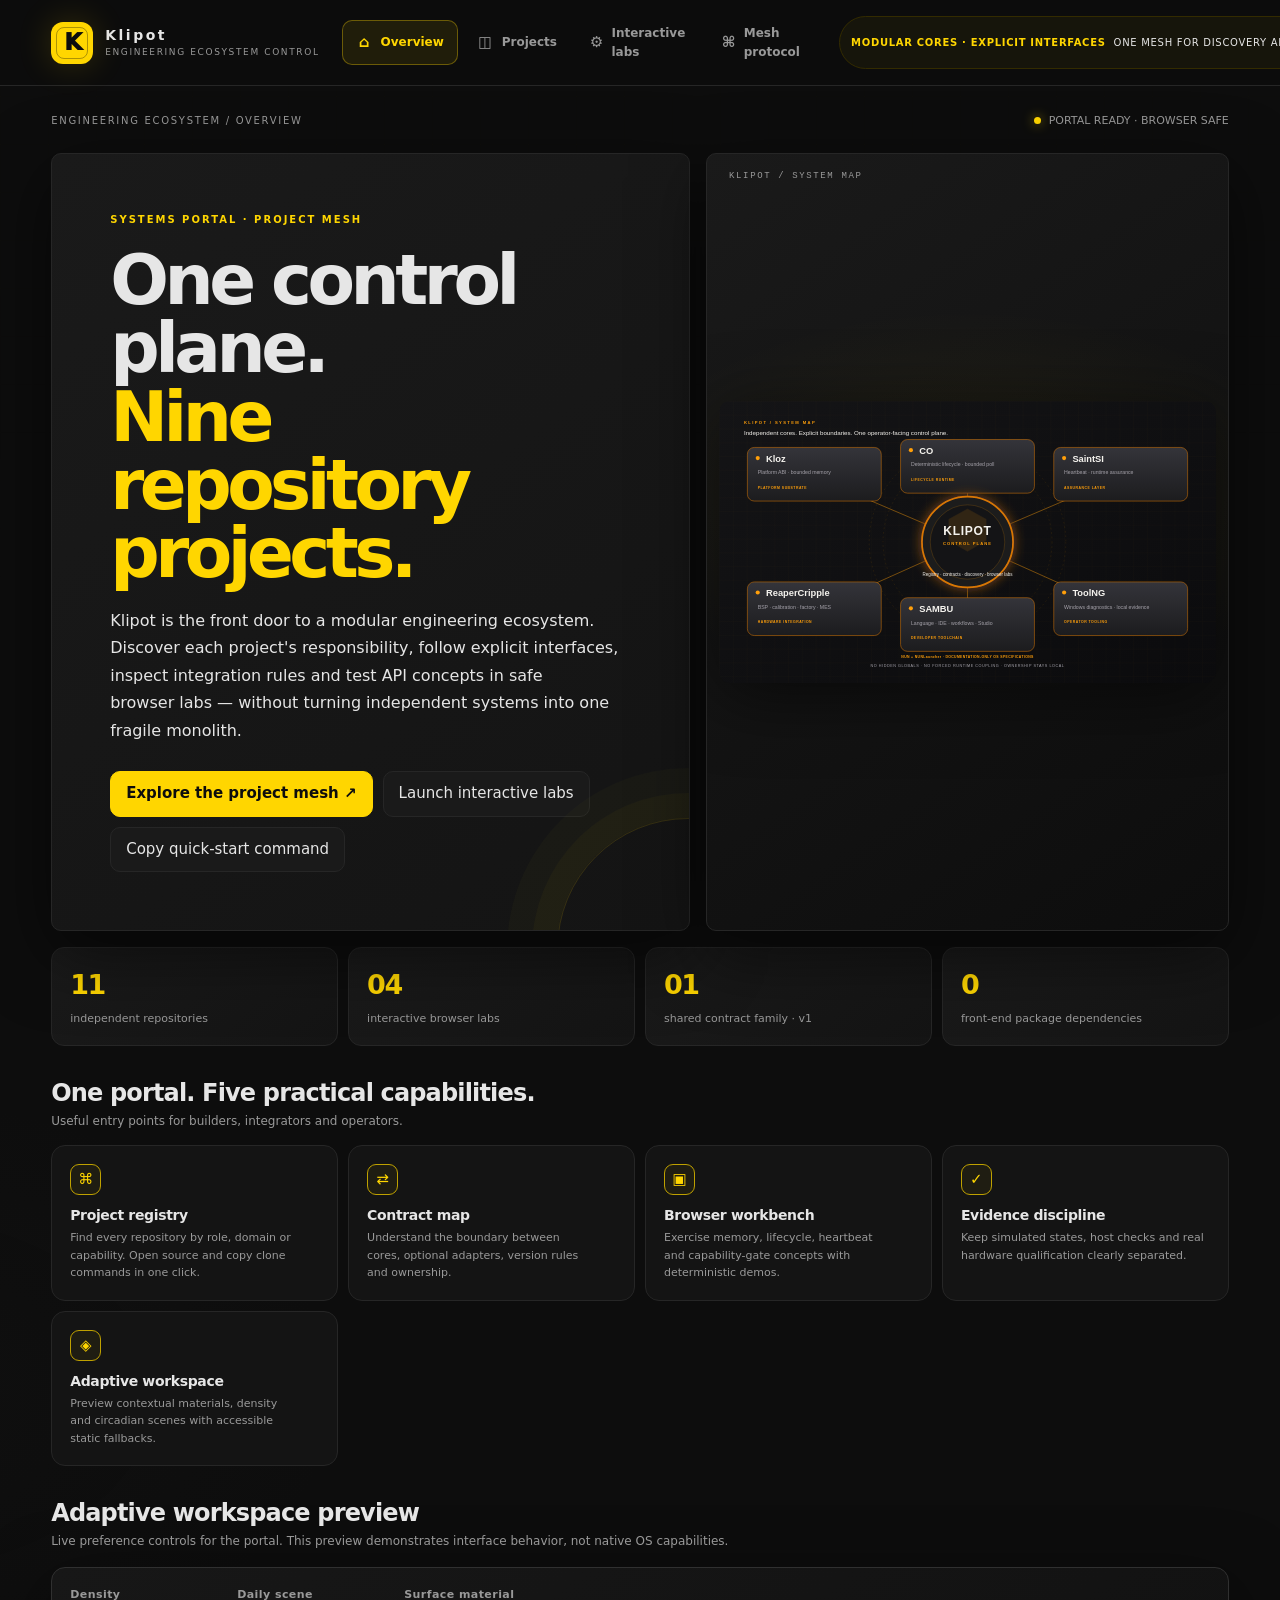
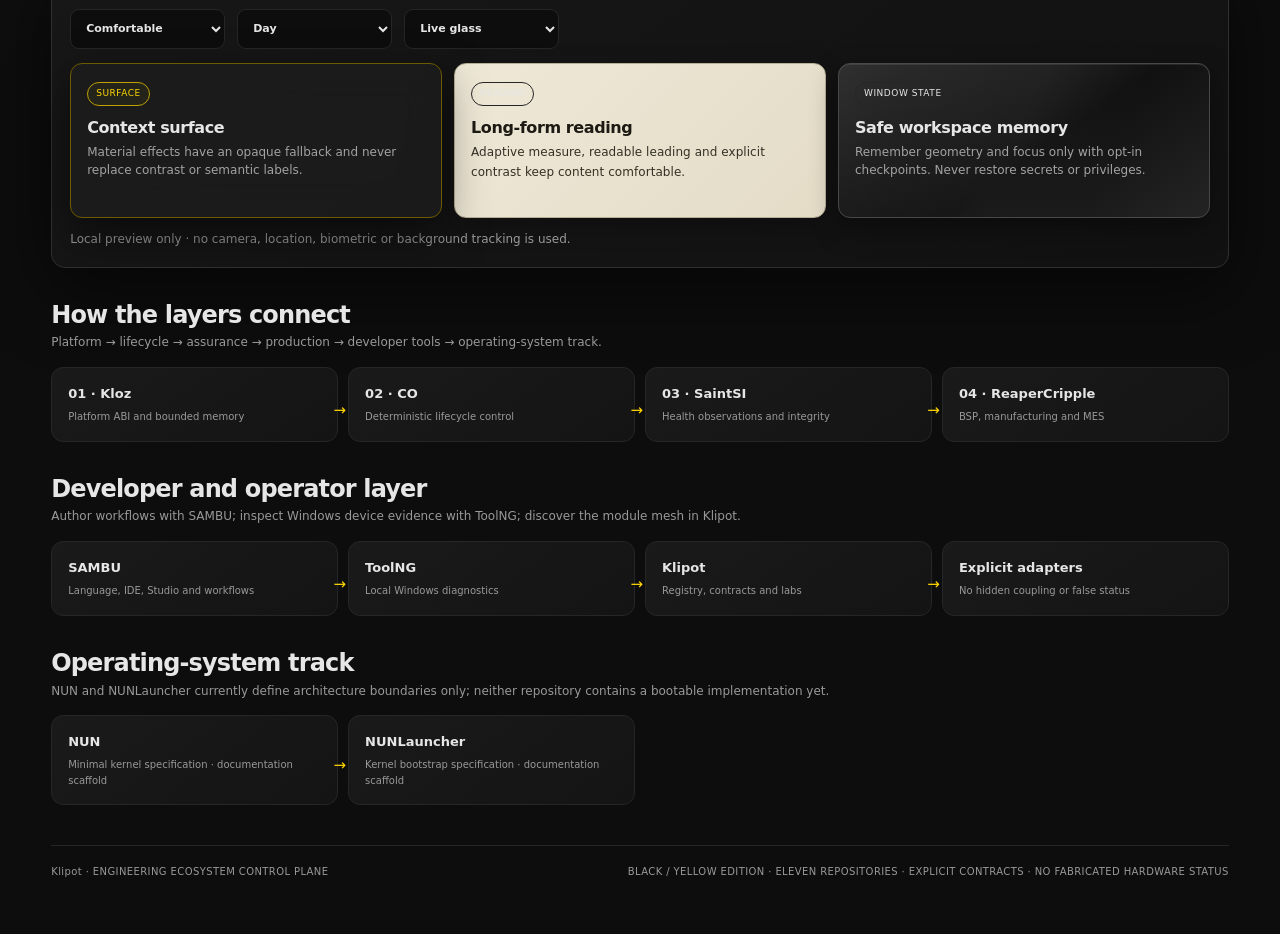
==== index.html @ e92b49d5 "Portal: expand repository mesh and add adaptive workspace preview" ====
<!doctype html>
<html lang="en">
<head>
<meta charset="utf-8"><meta name="viewport" content="width=device-width,initial-scale=1">
<meta name="theme-color" content="#0D0D0D">
<meta name="description" content="Klipot is the black-and-yellow control portal for a modular engineering ecosystem: eleven repositories, shared contracts and interactive browser labs.">
<meta name="color-scheme" content="dark">
<link rel="stylesheet" href="assets/duck-ui/duck-ui.css">
<meta property="og:type" content="website">
<meta property="og:title" content="Klipot — Ecosystem Integration & Control Plane">
<meta property="og:description" content="One control plane. Eleven repository projects. Explore the repository mesh, contracts and interactive labs.">
<meta property="og:image" content="https://bboroski.github.io/Klipot/assets/portal-ui-preview.svg">
<meta name="twitter:card" content="summary_large_image">
<link rel="icon" type="image/svg+xml" href="assets/klipot-mark.svg">
<title>Klipot — Ecosystem Integration & Control Plane</title>
<style>

:root{color-scheme:dark;--bg:#0D0D0D;--surface:#1A1A1A;--surface2:#141414;--stroke:#262626;--ink:#E6E6E6;--muted:#999999;--accent:#FFD600;--accent-soft:#BFA100;--accent-dim:#332B00;--red:#FF4444;--green:#4CAF50;--radius:10px;font:15px/1.55 Inter,ui-sans-serif,system-ui,-apple-system,"Segoe UI",sans-serif}
*{box-sizing:border-box}
html{scroll-behavior:smooth}
body{margin:0;min-height:100vh;color:var(--ink);background:radial-gradient(950px 580px at 84% -12%,#332B002b 0%,transparent 65%),radial-gradient(720px 460px at -10% 55%,#26262618 0%,transparent 65%),var(--bg)}
body:before{content:"";position:fixed;inset:0;pointer-events:none;z-index:-1;opacity:.16;background-image:linear-gradient(#BFA10012 1px,transparent 1px),linear-gradient(90deg,#BFA10012 1px,transparent 1px);background-size:48px 48px;mask-image:linear-gradient(to bottom,black,transparent 80%)}
button,input,select{font:inherit}
button{cursor:pointer}
a{color:inherit;text-decoration:none}
.app{display:block;min-height:100vh}
.rail{position:sticky;top:0;z-index:30;width:100%;height:auto;padding:13px clamp(18px,4vw,58px);background:#0D0D0DeF;border-bottom:1px solid var(--stroke);backdrop-filter:blur(18px);display:flex;align-items:center;justify-content:space-between;gap:22px}
.brand{display:flex;align-items:center;gap:12px;min-width:max-content;padding:2px 0}
.sigil{display:grid;place-items:center;width:42px;height:42px;border-radius:12px;background:var(--accent);color:#0D0D0D;font-size:23px;font-weight:950;letter-spacing:-.08em;box-shadow:0 0 34px #FFD6002c;position:relative;overflow:hidden}
.sigil:after{content:"";position:absolute;inset:5px;border:1px solid #0D0D0D55;border-radius:8px}
.brand strong{display:block;letter-spacing:.18em;font-size:14px}
.brand small{display:block;color:var(--muted);font-size:9px;letter-spacing:.18em;text-transform:uppercase}
.nav{display:flex;align-items:center;justify-content:center;gap:5px}
.nav button{display:flex;align-items:center;gap:8px;border:1px solid transparent;border-radius:10px;background:transparent;color:var(--muted);text-align:left;padding:10px 13px;font-size:12px;font-weight:650;transition:background .18s,border-color .18s,color .18s,transform .18s}
.nav button:hover{background:#FFD6000d;border-color:#FFD60030;color:var(--ink);transform:translateY(-1px)}
.nav button[aria-current=page]{background:#FFD60016;border-color:#FFD60055;color:var(--accent)}
.nav .ico{width:17px;text-align:center;font-size:15px}
.rail-note{display:flex;align-items:center;gap:8px;min-width:max-content;padding:8px 11px;border:1px solid #332B00;border-radius:999px;background:#FFD6000b;color:#E6E6E6;font-size:10px;letter-spacing:.07em;text-transform:uppercase}
.rail-note b{color:var(--accent);font-size:10px}
.content{min-width:0;padding:26px clamp(18px,4vw,58px) 54px;max-width:1540px;width:100%;margin:0 auto}
.topbar{display:flex;justify-content:space-between;align-items:center;gap:16px;margin-bottom:24px}
.crumb{font-size:10px;color:#999999;letter-spacing:.17em;text-transform:uppercase}
.status{display:flex;gap:8px;align-items:center;color:var(--muted);font-size:11px}
.dot{width:7px;height:7px;border-radius:99px;background:var(--accent);box-shadow:0 0 12px #FFD60099}
.view{animation:enter .32s ease both}
.view[hidden]{display:none}
@keyframes enter{from{opacity:0;transform:translateY(10px)}to{opacity:1;transform:none}}
.hero{display:grid;grid-template-columns:1.1fr .9fr;gap:16px;align-items:stretch}
.hero-copy,.hero-visual,.panel,.project,.lab{border:1px solid var(--stroke);border-radius:var(--radius);background:linear-gradient(145deg,#1A1A1A,#141414);box-shadow:0 22px 70px #0008}
.hero-copy{padding:clamp(26px,4.6vw,58px);position:relative;overflow:hidden}
.hero-copy:after{content:"";position:absolute;width:260px;height:260px;right:-130px;bottom:-150px;border:1px solid #FFD60024;border-radius:50%;box-shadow:0 0 0 25px #FFD60008,0 0 0 50px #FFD60005;pointer-events:none}
.eyebrow{color:var(--accent);font-size:10px;font-weight:850;text-transform:uppercase;letter-spacing:.2em}
.hero h1{font-size:clamp(40px,5.4vw,72px);line-height:.99;letter-spacing:-.065em;margin:18px 0 19px;max-width:850px}
.hero h1 span{color:var(--accent)}
.lead{color:#E6E6E6;max-width:690px;font-size:16px;line-height:1.72}
.actions{display:flex;gap:10px;flex-wrap:wrap;margin-top:27px}
.btn{display:inline-flex;align-items:center;justify-content:center;gap:8px;border:1px solid #262626;border-radius:10px;padding:10px 15px;color:var(--ink);background:#1A1A1A;transition:transform .16s,background .16s,border-color .16s,box-shadow .16s;min-height:42px}
.btn:hover{transform:translateY(-2px);background:#262626;border-color:#BFA100;box-shadow:0 9px 26px #0007}
.btn:active{transform:translateY(1px) scale(.985)}
.btn.primary{color:#0D0D0D;background:var(--accent);border-color:var(--accent);font-weight:850}
.btn.primary:hover{background:var(--accent-soft);border-color:var(--accent-soft);box-shadow:0 8px 28px #FFD6002a}
.btn.small{padding:7px 10px;min-height:34px;font-size:11px}
.btn:disabled{opacity:.38;cursor:not-allowed;transform:none;box-shadow:none}
.hero-visual{padding:12px;display:grid;place-items:center;overflow:hidden;position:relative;background:radial-gradient(500px 270px at 50% 45%,#FFD60012,transparent 72%),linear-gradient(145deg,#1A1A1A,#0D0D0D)}
.hero-visual:before{content:"KLIPOT / SYSTEM MAP";position:absolute;left:22px;top:18px;color:#999999;font:9px/1 ui-monospace,monospace;letter-spacing:.18em}
.hero-visual img{width:100%;height:auto;display:block;filter:drop-shadow(0 12px 35px #0008)}
.metrics{display:grid;grid-template-columns:repeat(4,1fr);gap:10px;margin:16px 0 30px}
.metric{padding:16px 18px;border:1px solid var(--stroke);border-radius:13px;background:linear-gradient(140deg,#1A1A1A,#141414)}
.metric strong{font-size:27px;display:block;letter-spacing:-.055em;color:var(--accent)}
.metric small{color:var(--muted);font-size:11px}
.section-head{display:flex;justify-content:space-between;align-items:end;gap:15px;margin:34px 0 15px}
.section-head h2{margin:0;font-size:24px;letter-spacing:-.035em}
.section-head p{margin:5px 0 0;color:var(--muted);font-size:12px}
.feature-grid{display:grid;grid-template-columns:repeat(4,minmax(0,1fr));gap:10px;margin:15px 0 26px}
.feature-card{padding:18px;border:1px solid var(--stroke);border-radius:14px;background:#141414}
.feature-icon{width:31px;height:31px;display:grid;place-items:center;border:1px solid #BFA100;border-radius:9px;color:var(--accent);font-size:15px;background:#FFD6000d}
.feature-card h3{font-size:14px;margin:13px 0 5px}
.feature-card p{margin:0;color:var(--muted);font-size:11px;line-height:1.6}
.toolbar{display:flex;gap:8px;flex-wrap:wrap}
.field{background:#0D0D0D;border:1px solid #262626;border-radius:9px;padding:9px 11px;color:var(--ink);min-width:170px}
.field:focus{border-color:var(--accent)}
.grid{display:grid;grid-template-columns:repeat(3,minmax(0,1fr));gap:12px}
.project{padding:18px;background:linear-gradient(145deg,#1A1A1A,#141414);transition:transform .2s,border-color .2s,box-shadow .2s}
.project:hover{transform:translateY(-3px);border-color:#BFA100;box-shadow:0 20px 48px #0008}
.project-top{display:flex;justify-content:space-between;align-items:center;gap:8px;flex-wrap:wrap}
.project h3{font-size:20px;margin:12px 0 5px;letter-spacing:-.035em}
.project p{color:var(--muted);font-size:12px;min-height:58px;margin:0}
.tag{display:inline-flex;padding:4px 8px;border:1px solid #262626;border-radius:999px;color:#E6E6E6;font-size:9px;letter-spacing:.06em;text-transform:uppercase}
.tag.mint{border-color:#BFA100;color:var(--accent);background:#FFD6000b}
.project-actions{display:flex;gap:7px;flex-wrap:wrap;margin-top:15px}
.flow{display:grid;grid-template-columns:repeat(4,minmax(0,1fr));gap:10px}
.node{padding:16px;border:1px solid var(--stroke);border-radius:12px;background:linear-gradient(145deg,#1A1A1A,#141414);position:relative}
.node strong{display:block;font-size:13px}
.node small{display:block;color:var(--muted);font-size:10px;margin-top:5px}
.node:after{content:"→";position:absolute;right:-9px;top:43%;color:var(--accent);z-index:2;font-size:15px}
.node:last-child:after{display:none}
.panel{padding:20px}
.panel h3{margin:0 0 8px}
.panel p{color:var(--muted);font-size:12px}
.labs-grid{display:grid;grid-template-columns:repeat(2,minmax(0,1fr));gap:13px}
.lab{padding:20px;background:linear-gradient(145deg,#1A1A1A,#141414)}
.lab h3{margin:0 0 5px}
.lab .sub{font-size:11px;color:var(--muted);margin:0 0 14px}
.lab-controls{display:flex;gap:8px;align-items:end;flex-wrap:wrap}
.lab-controls label{display:grid;gap:5px;color:var(--muted);font-size:10px}
.lab-controls input{width:100px}
.lab-controls input[type=checkbox]{width:auto;accent-color:var(--accent)}
.readout{margin-top:14px;padding:12px;border-radius:10px;background:#0D0D0D;border:1px solid #262626;font:11px/1.65 ui-monospace,SFMono-Regular,Consolas,monospace;color:#E6E6E6;min-height:48px;white-space:pre-wrap}
.readout .ok{color:var(--green)}
.readout .warn{color:var(--accent)}
.readout .bad{color:var(--red)}
.progress{height:7px;border-radius:99px;background:#262626;overflow:hidden;margin-top:9px}
.progress span{display:block;height:100%;width:0;background:linear-gradient(90deg,var(--accent),#BFA100);transition:width .22s}
.protocol{display:grid;grid-template-columns:1fr 1fr;gap:11px}
.protocol .panel{box-shadow:none}
.protocol ul{padding-left:18px;color:var(--muted);font-size:12px}
.note{border-left:3px solid var(--accent);padding:10px 14px;background:#FFD6000b;color:#E6E6E6;border-radius:0 9px 9px 0;font-size:11px;margin:14px 0}
.toast{position:fixed;right:22px;bottom:22px;padding:12px 16px;border:1px solid #BFA100;border-radius:10px;background:#1A1A1A;box-shadow:0 14px 40px #0009;color:var(--ink);opacity:0;transform:translateY(12px);pointer-events:none;transition:.22s;z-index:50;font-size:12px}
.toast.show{opacity:1;transform:none}
.footer{margin-top:40px;padding-top:18px;border-top:1px solid var(--stroke);display:flex;justify-content:space-between;gap:12px;color:var(--muted);font-size:10px;letter-spacing:.04em}
button:focus-visible,a:focus-visible,input:focus-visible,select:focus-visible{outline:2px solid var(--accent);outline-offset:3px}
@media(max-width:1100px){.rail{flex-wrap:wrap;justify-content:center}.brand{margin-right:auto}.rail-note{display:none}.grid{grid-template-columns:repeat(2,minmax(0,1fr))}.hero{grid-template-columns:1fr}.hero-visual{max-height:340px}.hero-visual img{max-height:300px;object-fit:contain}.metrics{grid-template-columns:repeat(2,1fr)}.feature-grid{grid-template-columns:repeat(2,1fr)}}
@media(max-width:700px){.rail{padding:9px 12px;gap:9px;justify-content:space-between}.brand{margin:0}.sigil{width:35px;height:35px}.brand strong{font-size:12px}.brand small{font-size:8px}.nav{width:100%;justify-content:flex-start;overflow:auto;gap:4px;padding-bottom:2px}.nav button{white-space:nowrap;padding:8px 10px;font-size:11px}.nav .ico{display:none}.content{padding:17px 13px 34px}.topbar{margin-bottom:15px}.status{font-size:9px}.crumb{font-size:9px}.hero h1{font-size:clamp(39px,12vw,58px)}.hero-copy{padding:25px 20px}.lead{font-size:14px}.hero-visual{min-height:180px}.metrics{gap:7px}.metric{padding:12px}.metric strong{font-size:23px}.grid,.labs-grid,.protocol{grid-template-columns:1fr}.feature-grid{grid-template-columns:1fr 1fr;gap:8px}.feature-card{padding:14px}.flow{grid-template-columns:repeat(2,1fr)}.node:nth-child(2):after{display:none}.project p{min-height:0}.footer{display:block}.footer span{display:block;margin-top:5px}}
@media(max-width:420px){.feature-grid{grid-template-columns:1fr}.actions .btn{flex:1 1 auto}.status{display:none}}
@media(prefers-reduced-motion:reduce){*,*::before,*::after{scroll-behavior:auto!important;animation-duration:.01ms!important;animation-iteration-count:1!important;transition-duration:.01ms!important}}

.workspace-demo{padding:18px;margin:16px 0 30px;background:linear-gradient(145deg,#171717,#111);border:1px solid #303030;border-radius:14px}
.workspace-controls{display:flex;gap:12px;flex-wrap:wrap;margin-bottom:14px}
.workspace-controls label{display:grid;gap:6px;color:var(--muted);font-size:11px;font-weight:700;letter-spacing:.04em}
.workspace-controls .field{min-width:155px}
.workspace-samples{display:grid;grid-template-columns:repeat(3,minmax(0,1fr));gap:12px}
.workspace-sample{min-width:0;min-height:155px;padding:16px;border:1px solid #303030;border-radius:12px;background:#171717;transition:transform .18s,border-color .18s,box-shadow .18s}
.workspace-sample:hover{transform:translateY(-2px);border-color:#6C5B00}
.workspace-sample h3{font-size:16px;margin:13px 0 6px}
.workspace-sample p{font-size:12px;color:#A3A3A3;margin:0}
.workspace-sample.duck-glass{background:rgb(29 29 29 / 76%);border-color:#6C5B00;backdrop-filter:blur(18px) saturate(135%)}
.workspace-sample.duck-metal{background:linear-gradient(145deg,#303030,#111 55%,#242424);border-color:#484848;box-shadow:inset 0 1px #ffffff17,0 10px 28px #0006}
.workspace-sample.duck-paper{background:linear-gradient(135deg,#eee8d7,#e4dcc7);border-color:#b8ae96;color:#1c1a13}
.workspace-sample.duck-paper p{color:#343025}
.workspace-caption{margin:12px 0 0;color:var(--muted);font-size:11px}
.workspace-demo[data-density=calm] .workspace-samples{gap:22px}
.workspace-demo[data-density=calm] .workspace-sample{min-height:180px;padding:21px}
.workspace-demo[data-density=compact] .workspace-samples{gap:7px}
.workspace-demo[data-density=compact] .workspace-sample{min-height:125px;padding:11px}
.workspace-demo[data-cycle=dawn]{background:linear-gradient(145deg,#171b22,#111 74%)}
.workspace-demo[data-cycle=dusk]{background:linear-gradient(145deg,#241a15,#111 74%)}
.workspace-demo[data-cycle=night]{background:linear-gradient(145deg,#111426,#0c0d16 74%)}
@media(max-width:760px){.workspace-samples{grid-template-columns:1fr}.workspace-controls label,.workspace-controls .field{width:100%}}
@media(prefers-reduced-motion:reduce){.workspace-sample{transition:none;transform:none}}

</style>
</head>
<body>
<div class="app">
<aside class="rail">
  <div class="brand"><div class="sigil">K</div><div><strong>Klipot</strong><small>ENGINEERING ECOSYSTEM CONTROL</small></div></div>
  <nav class="nav" aria-label="Primary navigation">
    <button data-view="overview" aria-current="page"><span class="ico">⌂</span>Overview</button>
    <button data-view="projects"><span class="ico">◫</span>Projects</button>
    <button data-view="labs"><span class="ico">⚙</span>Interactive labs</button>
    <button data-view="protocol"><span class="ico">⌘</span>Mesh protocol</button>
  </nav>
  <div class="rail-note"><b>MODULAR CORES · EXPLICIT INTERFACES</b><p>One mesh for discovery and integration. Each repository keeps ownership of its runtime and safety rules.</p></div>
</aside>
<main class="content">
<div class="topbar"><div class="crumb" id="crumb">ENGINEERING ECOSYSTEM / OVERVIEW</div><div class="status"><span class="dot"></span>PORTAL READY · BROWSER SAFE</div></div>
<section class="view" id="view-overview">
  <div class="hero"><div class="hero-copy">
<div class="eyebrow">SYSTEMS PORTAL · PROJECT MESH</div>
<h1>One control plane.<br><span>Nine repository projects.</span></h1>
<p class="lead">Klipot is the front door to a modular engineering ecosystem. Discover each project's responsibility, follow explicit interfaces, inspect integration rules and test API concepts in safe browser labs — without turning independent systems into one fragile monolith.</p>
<div class="actions">
<button class="btn primary" data-go="projects">Explore the project mesh ↗</button>
<button class="btn" data-go="labs">Launch interactive labs</button>
<button class="btn" data-copy="git clone https://github.com/bboroski/Klipot.git">Copy quick-start command</button>
</div>
</div><div class="hero-visual"><img src="assets/sambu-ecosystem-overview.svg" alt="Engineering ecosystem map covering eleven repositories coordinated through Klipot"></div></div>
  <div class="metrics">
<div class="metric"><strong>11</strong><small>independent repositories</small></div>
<div class="metric"><strong>04</strong><small>interactive browser labs</small></div>
<div class="metric"><strong>01</strong><small>shared contract family · v1</small></div>
<div class="metric"><strong>0</strong><small>front-end package dependencies</small></div>
</div>
<div class="section-head"><div><h2>One portal. Five practical capabilities.</h2><p>Useful entry points for builders, integrators and operators.</p></div></div>
<div class="feature-grid">
<article class="feature-card"><div class="feature-icon">⌘</div><h3>Project registry</h3><p>Find every repository by role, domain or capability. Open source and copy clone commands in one click.</p></article>
<article class="feature-card"><div class="feature-icon">⇄</div><h3>Contract map</h3><p>Understand the boundary between cores, optional adapters, version rules and ownership.</p></article>
<article class="feature-card"><div class="feature-icon">▣</div><h3>Browser workbench</h3><p>Exercise memory, lifecycle, heartbeat and capability-gate concepts with deterministic demos.</p></article>
<article class="feature-card"><div class="feature-icon">✓</div><h3>Evidence discipline</h3><p>Keep simulated states, host checks and real hardware qualification clearly separated.</p></article>
<article class="feature-card"><div class="feature-icon">◈</div><h3>Adaptive workspace</h3><p>Preview contextual materials, density and circadian scenes with accessible static fallbacks.</p></article>
</div>

<div class="section-head"><div><h2>Adaptive workspace preview</h2><p>Live preference controls for the portal. This preview demonstrates interface behavior, not native OS capabilities.</p></div></div>
<section class="workspace-demo panel" id="workspace-demo" data-cycle="day" data-density="comfortable" aria-label="Adaptive workspace preview">
  <div class="workspace-controls">
    <label>Density<select class="field" id="workspace-density"><option value="comfortable">Comfortable</option><option value="calm">Calm</option><option value="compact">Compact</option></select></label>
    <label>Daily scene<select class="field" id="workspace-cycle"><option value="dawn">Dawn</option><option value="day" selected>Day</option><option value="dusk">Dusk</option><option value="night">Night</option></select></label>
    <label>Surface material<select class="field" id="workspace-material"><option value="duck-glass">Live glass</option><option value="duck-metal">Brushed metal</option><option value="duck-paper">Reading paper</option></select></label>
  </div>
  <div class="workspace-samples">
    <article class="workspace-sample duck-glass" id="material-sample"><span class="tag mint">SURFACE</span><h3>Context surface</h3><p>Material effects have an opaque fallback and never replace contrast or semantic labels.</p></article>
    <article class="workspace-sample duck-paper"><span class="tag">READING</span><h3>Long-form reading</h3><p class="duck-reading">Adaptive measure, readable leading and explicit contrast keep content comfortable.</p></article>
    <article class="workspace-sample duck-metal"><span class="tag">WINDOW STATE</span><h3>Safe workspace memory</h3><p>Remember geometry and focus only with opt-in checkpoints. Never restore secrets or privileges.</p></article>
  </div>
  <p class="workspace-caption">Local preview only · no camera, location, biometric or background tracking is used.</p>
</section>
  <div class="section-head"><div><h2>How the layers connect</h2><p>Platform → lifecycle → assurance → production → developer tools → operating-system track.</p></div></div>
  <div class="flow"><div class="node"><strong>01 · Kloz</strong><small>Platform ABI and bounded memory</small></div><div class="node"><strong>02 · CO</strong><small>Deterministic lifecycle control</small></div><div class="node"><strong>03 · SaintSI</strong><small>Health observations and integrity</small></div><div class="node"><strong>04 · ReaperCripple</strong><small>BSP, manufacturing and MES</small></div></div>
  <div class="section-head"><div><h2>Developer and operator layer</h2><p>Author workflows with SAMBU; inspect Windows device evidence with ToolNG; discover the module mesh in Klipot.</p></div></div>
  <div class="flow"><div class="node"><strong>SAMBU</strong><small>Language, IDE, Studio and workflows</small></div><div class="node"><strong>ToolNG</strong><small>Local Windows diagnostics</small></div><div class="node"><strong>Klipot</strong><small>Registry, contracts and labs</small></div><div class="node"><strong>Explicit adapters</strong><small>No hidden coupling or false status</small></div></div>
  <div class="section-head"><div><h2>Operating-system track</h2><p>NUN and NUNLauncher currently define architecture boundaries only; neither repository contains a bootable implementation yet.</p></div></div>
  <div class="flow"><div class="node"><strong>NUN</strong><small>Minimal kernel specification · documentation scaffold</small></div><div class="node"><strong>NUNLauncher</strong><small>Kernel bootstrap specification · documentation scaffold</small></div></div>
</section>
<section class="view" id="view-projects" hidden>
  <div class="section-head"><div><div class="eyebrow">Repository directory</div><h2>Eleven repositories</h2><p>Filter by domain, inspect the role, then jump straight into the source.</p></div></div>
  <div class="toolbar"><input class="field" id="search" type="search" placeholder="Search repositories…" aria-label="Search repositories"><select class="field" id="filter" aria-label="Filter repositories"><option value="all">All domains</option><option value="embedded">Embedded core</option><option value="hardware">Hardware / manufacturing</option><option value="developer">Developer tools</option><option value="control">Control plane</option><option value="system">Operating system / bootstrap</option></select></div>
  <div class="grid" id="project-grid" style="margin-top:14px"></div><div class="note">Repository maturity labels are curated snapshots, not live CI results. Follow each repository's own build and hardware-validation instructions.</div>
</section>
<section class="view" id="view-labs" hidden>
  <div class="eyebrow">Interactive API concept demos</div><h2 style="font-size:30px;margin:8px 0">Small labs. Real rules.</h2><p class="lead">Click the controls, trigger transitions, and see the invariants change. These browser sandboxes model API concepts; they do not execute the C libraries or touch connected hardware.</p>
  <div class="labs-grid" style="margin-top:18px">
    <article class="lab"><h3>Kloz · Arena allocator</h3><p class="sub">Caller-owned capacity · power-of-two alignment · no hidden heap</p><div class="lab-controls"><label>Bytes<input class="field" id="arena-size" type="number" min="1" max="1024" value="128"></label><label>Alignment<input class="field" id="arena-align" type="number" min="1" max="256" value="16"></label><button class="btn primary small" id="arena-alloc">Allocate</button><button class="btn small" id="arena-reset">Reset</button></div><div class="progress"><span id="arena-bar"></span></div><div class="readout" id="arena-out" aria-live="polite">Arena: 0 / 1024 bytes used.</div></article>
    <article class="lab"><h3>CO · Lifecycle runtime</h3><p class="sub">One step per poll · explicit fault state · guarded shutdown</p><div class="lab-controls"><button class="btn primary small" id="co-start">Start</button><button class="btn small" id="co-step">Run step</button><button class="btn small" id="co-fail">Inject step error</button><button class="btn small" id="co-stop">Stop</button></div><div class="readout" id="co-out" aria-live="polite">State: STOPPED · cycles: 0</div></article>
    <article class="lab"><h3>SaintSI · Heartbeat monitor</h3><p class="sub">Rollover-aware time · stale components are observations, not actions</p><div class="lab-controls"><label>Tick advance<input class="field" id="health-advance" type="number" min="1" max="100" value="5"></label><button class="btn primary small" id="health-heartbeat">Heartbeat</button><button class="btn small" id="health-tick">Advance time</button><button class="btn small" id="health-check">Check</button></div><div class="readout" id="health-out" aria-live="polite">Component 0x01 · tick 0 · timeout 20 · healthy</div></article>
    <article class="lab"><h3>ReaperCripple · Capability gate</h3><p class="sub">Validate all required capabilities before running a bootstrap stage</p><div class="lab-controls" style="align-items:center"><label><input type="checkbox" class="cap" value="clock" checked> Monotonic clock</label><label><input type="checkbox" class="cap" value="sensor"> Sensor input</label><label><input type="checkbox" class="cap" value="supply"> Supply monitor</label><label><input type="checkbox" class="cap" value="fixture"> Fixture evidence</label></div><div class="lab-controls" style="margin-top:12px"><button class="btn primary small" id="gate-validate">Validate stages</button><button class="btn small" id="gate-reset">Reset demo</button></div><div class="readout" id="gate-out" aria-live="polite">Required stages: clock → sensor → supply → fixture. Awaiting validation.</div></article>
  </div>
</section>
<section class="view" id="view-protocol" hidden>
  <div class="eyebrow">Integration contract · major version 1</div><h2 style="font-size:30px;margin:8px 0">Connect deliberately.</h2><p class="lead">The mesh is a contract graph, not a monolithic binary. Each dependency is opt-in, versioned and visible.</p>
  <div class="protocol" style="margin-top:18px"><article class="panel"><h3>Machine-near contract</h3><ul><li>Kloz defines status, memory and versioned platform operations.</li><li>CO owns lifecycle state and callback sequencing.</li><li>SaintSI observes progress with a caller-owned timebase.</li><li>ReaperCripple composes board services, bootstrap, fixture and manufacturing policy.</li></ul></article><article class="panel"><h3>Developer and desktop contract</h3><ul><li>SAMBU describes bounded workflows and supplies the language/tooling layer.</li><li>ToolNG embeds a portable policy/workflow core, not the Python runtime.</li><li>Klipot indexes capabilities, documentation and compatibility boundaries.</li><li>Browser labs are illustrative simulations, not device evidence.</li></ul></article><article class="panel"><h3>Evidence vocabulary</h3><ul><li><b>Observed</b> — the check ran and produced a measured result.</li><li><b>Not found</b> — the check ran, but the target was absent.</li><li><b>Unknown</b> — access or coverage was insufficient.</li><li><b>Failed</b> — a completed operation returned an error.</li><li><b>Passed</b> — all declared requirements were measured and satisfied.</li></ul></article><article class="panel"><h3>Version and safety rules</h3><ul><li>Use fixed-width C fields and explicit size/version markers.</li><li>Never serialize native structs by copying memory.</li><li>Convert clock units explicitly and bound wrap intervals.</li><li>Never infer pinouts or operating limits from generic profiles.</li><li>Host tests do not replace target and hardware-in-the-loop validation.</li></ul></article></div>
  <div class="actions"><a class="btn primary" href="https://github.com/bboroski/Klipot/blob/main/docs/INTEGRATION_PROTOCOL.md" target="_blank" rel="noopener">Open full protocol ↗</a><a class="btn" href="https://github.com/bboroski/Klipot/blob/main/contracts/mesh-envelope.h" target="_blank" rel="noopener">C ABI reference ↗</a><a class="btn" href="https://github.com/bboroski/Klipot/blob/main/registry/ecosystem.json" target="_blank" rel="noopener">Machine-readable registry ↗</a></div>
</section>
<footer class="footer"><span>Klipot · ENGINEERING ECOSYSTEM CONTROL PLANE</span><span>BLACK / YELLOW EDITION · ELEVEN REPOSITORIES · EXPLICIT CONTRACTS · NO FABRICATED HARDWARE STATUS</span></footer>
</main></div><div class="toast" id="toast" role="status" aria-live="polite"></div>
<script>
const projects=[
{id:"klipot",name:"Klipot",domain:"control",role:"Ecosystem portal & integration control plane",desc:"Repository registry, versioned contracts, project graph and interactive browser labs.",maturity:"Static portal",accent:"mint",url:"https://github.com/bboroski/Klipot",clone:"https://github.com/bboroski/Klipot.git",guide:"https://github.com/bboroski/Klipot/blob/main/docs/ADAPTIVE_WORKSPACE_INTEGRATION.md"},
{id:"kloz",name:"Kloz",domain:"embedded",role:"Portable bare-metal substrate",desc:"C11 status ABI, caller-owned arena memory and versioned platform operations.",maturity:"Host-tested core",accent:"mint",url:"https://github.com/bboroski/Kloz",clone:"https://github.com/bboroski/Kloz.git",guide:"https://github.com/bboroski/Kloz/blob/main/docs/ADAPTIVE_WORKSPACE_INTEGRATION.md"},
{id:"co",name:"CO",domain:"embedded",role:"Deterministic component lifecycle runtime",desc:"Allocation-free lifecycle transitions, one-step polling, error retention and cleanup guards.",maturity:"Host-tested core",accent:"mint",url:"https://github.com/bboroski/CO",clone:"https://github.com/bboroski/CO.git",guide:"https://github.com/bboroski/CO/blob/main/docs/ADAPTIVE_WORKSPACE_INTEGRATION.md"},
{id:"saintsi",name:"SaintSI",domain:"embedded",role:"Runtime integrity observer",desc:"Bounded heartbeat registry, rollover-safe checks and CRC-32 integrity observations.",maturity:"Host-tested core",accent:"mint",url:"https://github.com/bboroski/SaintSI",clone:"https://github.com/bboroski/SaintSI.git",guide:"https://github.com/bboroski/SaintSI/blob/main/docs/ADAPTIVE_WORKSPACE_INTEGRATION.md"},
{id:"reapercripple",name:"ReaperCripple",domain:"hardware",role:"Embedded firmware and manufacturing fabric",desc:"Board support, staged bootstrap, calibration, fixtures and manufacturing event bridges.",maturity:"Target validation required",accent:"gold",url:"https://github.com/bboroski/ReaperCripple",clone:"https://github.com/bboroski/ReaperCripple.git",guide:"https://github.com/bboroski/ReaperCripple/blob/main/docs/ADAPTIVE_WORKSPACE_INTEGRATION.md"},
{id:"sambu",name:"SAMBU",domain:"developer",role:"Scientific modeling, language and workflow environment",desc:"Experimental language, Tkinter IDE, Duck Studio, scientific models and deterministic workflows.",maturity:"Experimental alpha",accent:"blue",url:"https://github.com/bboroski/SAMBU",clone:"https://github.com/bboroski/SAMBU.git",guide:"https://github.com/bboroski/SAMBU/blob/main/docs/ADAPTIVE_WORKSPACE_INTEGRATION.md"},
{id:"toolng",name:"ToolNG",domain:"developer",role:"Windows device evidence probe",desc:"C17/Win32 device observation, evidence-aware readiness, local reports and safe guidance.",maturity:"Windows desktop utility",accent:"blue",url:"https://github.com/bboroski/ToolNG",clone:"https://github.com/bboroski/ToolNG.git",guide:"https://github.com/bboroski/ToolNG/blob/main/docs/ADAPTIVE_WORKSPACE_INTEGRATION.md"},
{id:"nun",name:"NUN",domain:"system",role:"Minimal kernel substrate specification",desc:"Kernel architecture, memory, execution and hardware-boundary contracts; no bootable core yet.",maturity:"Specification only",accent:"gold",url:"https://github.com/bboroski/NUN",clone:"https://github.com/bboroski/NUN.git",guide:"https://github.com/bboroski/NUN/blob/main/docs/ADAPTIVE_WORKSPACE_INTEGRATION.md"},
{id:"nunlauncher",name:"NUNLauncher",domain:"system",role:"Kernel bootstrap supervisor specification",desc:"Image validation, memory-map checks, capability gates and versioned handoff contract.",maturity:"Specification only",accent:"gold",url:"https://github.com/bboroski/NUNLauncher",clone:"https://github.com/bboroski/NUNLauncher.git",guide:"https://github.com/bboroski/NUNLauncher/blob/main/docs/ADAPTIVE_WORKSPACE_INTEGRATION.md"},
{id:"fragile-baby",name:"Fragile-Baby",domain:"hardware",role:"Elbrus architecture and toolchain qualification",desc:"Compiler/linker profiles, ABI and memory-map evidence with target-gated support claims.",maturity:"Proposal · target evidence required",accent:"gold",url:"https://github.com/bboroski/Fragile-Baby",clone:"https://github.com/bboroski/Fragile-Baby.git",guide:"https://github.com/bboroski/Fragile-Baby/blob/main/docs/ADAPTIVE_WORKSPACE_INTEGRATION.md"},
{id:"luci",name:"Luci",domain:"developer",role:"Documentation and UI contract scaffold",desc:"Shared design tokens and integration boundaries; product/runtime scope awaits maintainer definition.",maturity:"Scope pending",accent:"gold",url:"https://github.com/bboroski/Luci",clone:"https://github.com/bboroski/Luci.git",guide:"https://github.com/bboroski/Luci/blob/main/docs/ADAPTIVE_WORKSPACE_INTEGRATION.md"}
];

const $=s=>document.querySelector(s),$$=s=>Array.from(document.querySelectorAll(s));
function toast(msg){const t=$("#toast");t.textContent=msg;t.classList.add("show");clearTimeout(toast.timer);toast.timer=setTimeout(()=>t.classList.remove("show"),2200)}
function go(name){$$(".view").forEach(v=>{v.hidden=v.id!=="view-"+name});$$(".nav button").forEach(b=>{if(b.dataset.view===name)b.setAttribute("aria-current","page");else b.removeAttribute("aria-current")});$("#crumb").textContent="ENGINEERING ECOSYSTEM / "+name.toUpperCase();location.hash=name}
function projectMarkup(p){let guide=p.guide?'<a class="btn small" href="'+p.guide+'" target="_blank" rel="noopener">Integration spec ↗</a>':"";return '<article class="project"><div class="project-top"><span class="tag '+(p.accent==="mint"?"mint":"")+'">'+p.domain+'</span><span class="tag">'+p.maturity+'</span></div><h3>'+p.name+'</h3><p><b>'+p.role+'</b><br>'+p.desc+'</p><div class="project-actions"><a class="btn small primary" href="'+p.url+'" target="_blank" rel="noopener">Open repository ↗</a><button class="btn small" data-copy="'+p.clone+'">Copy clone URL</button>'+guide+'</div></article>'}
function renderProjects(){const q=$("#search").value.toLowerCase(),f=$("#filter").value;const list=projects.filter(p=>(f==="all"||p.domain===f)&&[p.name,p.role,p.desc,p.maturity].join(" ").toLowerCase().includes(q));$("#project-grid").innerHTML=list.map(projectMarkup).join("")||'<div class="panel">No repositories match that filter.</div>'}
$$(".nav button").forEach(b=>b.addEventListener("click",()=>go(b.dataset.view)));$$("[data-go]").forEach(b=>b.addEventListener("click",()=>go(b.dataset.go)));
$("#search").addEventListener("input",renderProjects);$("#filter").addEventListener("change",renderProjects);document.addEventListener("click",async e=>{const b=e.target.closest("[data-copy]");if(!b)return;try{await navigator.clipboard.writeText(b.dataset.copy);toast(b.dataset.copy.startsWith("git clone")?"Quick-start command copied":"Clone URL copied")}catch{toast("Clipboard unavailable: "+b.dataset.copy)}});
const workspaceDemo=$("#workspace-demo");
if(workspaceDemo){
  $("#workspace-density").addEventListener("change",e=>workspaceDemo.dataset.density=e.target.value);
  $("#workspace-cycle").addEventListener("change",e=>workspaceDemo.dataset.cycle=e.target.value);
  $("#workspace-material").addEventListener("change",e=>{
    const sample=$("#material-sample");
    sample.classList.remove("duck-glass","duck-metal","duck-paper");
    sample.classList.add(e.target.value);
  });
}
renderProjects();
let arena={used:0};$("#arena-alloc").onclick=()=>{const n=Number($("#arena-size").value),a=Number($("#arena-align").value);if(!Number.isInteger(n)||n<1||n>1024||!Number.isInteger(a)||a<1||(a&(a-1))!==0){$("#arena-out").innerHTML='<span class="bad">Rejected: size must be 1–1024 and alignment must be a power of two.</span>';return}const pad=(a-arena.used%a)%a;if(arena.used+pad+n>1024){$("#arena-out").innerHTML='<span class="bad">Out of capacity: request would exceed 1024 bytes.</span>';return}arena.used+=pad+n;$("#arena-bar").style.width=(arena.used/1024*100)+"%";$("#arena-out").textContent="Allocated "+n+" bytes · alignment "+a+" · padding "+pad+"\nUsed: "+arena.used+" / 1024 bytes."};$("#arena-reset").onclick=()=>{arena.used=0;$("#arena-bar").style.width="0%";$("#arena-out").textContent="Arena reset. Used: 0 / 1024 bytes."};
let co={state:"STOPPED",cycles:0};function paintCo(msg){$("#co-out").innerHTML="State: <b>"+co.state+"</b> · cycles: "+co.cycles+(msg?"\n"+msg:"");$("#co-step").disabled=co.state!=="RUNNING";$("#co-fail").disabled=co.state!=="RUNNING";$("#co-start").disabled=co.state!=="STOPPED";$("#co-stop").disabled=co.state==="STOPPED"||co.state==="STEPPING"}$("#co-start").onclick=()=>{if(co.state!=="STOPPED")return;co.state="STARTING";paintCo("init callback accepted");co.state="RUNNING";paintCo("init completed → RUNNING")};$("#co-step").onclick=()=>{if(co.state!=="RUNNING")return;co.state="STEPPING";paintCo("one bounded poll callback");co.cycles=Math.min(0xffffffff,co.cycles+1);co.state="RUNNING";paintCo("step returned CO_OK")};$("#co-fail").onclick=()=>{if(co.state!=="RUNNING")return;co.state="STEPPING";co.cycles=Math.min(0xffffffff,co.cycles+1);co.state="FAULTED";paintCo("step returned non-zero · fault retained · no implicit retry")};$("#co-stop").onclick=()=>{if(co.state==="STOPPED"||co.state==="STEPPING")return;co.state="STOPPING";paintCo("shutdown callback");co.state="STOPPED";paintCo("cleanup completed")};paintCo("");
let health={tick:0,last:0,timeout:20};function paintHealth(label){const age=(health.tick-health.last)>>>0,stale=age>health.timeout;$("#health-out").innerHTML="Component 0x01 · now "+(health.tick>>>0)+" · last heartbeat "+(health.last>>>0)+"\nAge: "+age+" / timeout "+health.timeout+" · <b class='"+(stale?"warn":"ok")+"'>"+(stale?"DEGRADED / STALE":"HEALTHY")+"</b>"+(label?"\n"+label:"")};$("#health-heartbeat").onclick=()=>{health.last=health.tick>>>0;paintHealth("heartbeat recorded")};$("#health-tick").onclick=()=>{const n=Math.max(1,Math.min(100,Number($("#health-advance").value)||1));health.tick=(health.tick+n)>>>0;paintHealth("monotonic tick advanced")};$("#health-check").onclick=()=>paintHealth("check observes state; it does not reset or feed a watchdog");paintHealth("");
const required=["clock","sensor","supply","fixture"];$("#gate-validate").onclick=()=>{const have=$$(".cap:checked").map(x=>x.value),missing=required.filter(x=>!have.includes(x));$("#gate-out").innerHTML=missing.length?'<span class="warn">BLOCKED BEFORE BOOT</span>\nMissing: '+missing.join(", ")+'\nNo initializer would run.':'<span class="ok">CAPABILITY GATE PASSED</span>\nAll four declared requirements are present. This is still a browser demo, not fixture evidence.'};$("#gate-reset").onclick=()=>{$$(".cap").forEach(x=>x.checked=x.value==="clock");$("#gate-out").textContent="Required stages: clock → sensor → supply → fixture. Awaiting validation."};
if(location.hash){const page=location.hash.slice(1);if(["overview","projects","labs","protocol"].includes(page))go(page)}
</script></body></html>
---- assets/duck-ui/duck-ui.css ----
/* Duck Black / Yellow UI system — shared application stylesheet.
   Load after local component styles when applying the standard to an existing UI. */
:root {
  color-scheme: dark;
  --duck-canvas: #0D0D0D;
  --duck-canvas-elevated: #101010;
  --duck-surface: #171717;
  --duck-surface-alt: #141414;
  --duck-surface-raised: #1D1D1D;
  --duck-surface-hover: #242424;
  --duck-surface-pressed: #2B2B2B;
  --duck-yellow: #FFD600;
  --duck-yellow-hover: #FFE34D;
  --duck-yellow-pressed: #BFA100;
  --duck-yellow-selected: #332B00;
  --duck-yellow-border: #6C5B00;
  --duck-text: #F2F2F2;
  --duck-text-secondary: #C4C4C4;
  --duck-muted: #A3A3A3;
  --duck-disabled: #777777;
  --duck-border: #303030;
  --duck-border-strong: #484848;
  --duck-success: #56C477;
  --duck-success-surface: #142319;
  --duck-warning: #FFD600;
  --duck-warning-surface: #282200;
  --duck-danger: #FF6262;
  --duck-danger-surface: #351717;
  --duck-info: #C7B34A;
  --duck-info-surface: #24200F;
  --duck-focus: #FFD600;
  --duck-radius-sm: 4px;
  --duck-radius-control: 8px;
  --duck-radius-card: 12px;
  --duck-radius-panel: 14px;
  --duck-shadow-panel: 0 8px 24px #00000040;
  --duck-shadow-float: 0 16px 44px #00000080;
  --duck-motion-fast: 110ms;
  --duck-motion: 180ms;
  --duck-motion-slow: 240ms;
  font-family: Inter, "Segoe UI", Roboto, Arial, sans-serif;
}
* { box-sizing: border-box; }
html { color-scheme: dark; scroll-behavior: smooth; }
body { background: var(--duck-canvas); color: var(--duck-text); }
button, input, select, textarea { font: inherit; }
button, [role="button"], a { -webkit-tap-highlight-color: transparent; }
button, input, select, textarea, a, [tabindex] { accent-color: var(--duck-yellow); }
:where(button, a, input, select, textarea, summary, [tabindex]):focus-visible {
  outline: 2px solid var(--duck-focus);
  outline-offset: 3px;
}
:where(input, select, textarea) {
  color: var(--duck-text);
  background: var(--duck-surface-alt);
  border: 1px solid var(--duck-border);
  border-radius: var(--duck-radius-control);
  min-height: 40px;
}
:where(input, select, textarea):hover { border-color: var(--duck-border-strong); }
:where(input, select, textarea):focus-visible {
  border-color: var(--duck-yellow);
  box-shadow: 0 0 0 3px #FFD60022;
}
:where(button, .duck-button) {
  min-height: 40px;
  border-radius: var(--duck-radius-control);
  transition: color var(--duck-motion), background var(--duck-motion),
    border-color var(--duck-motion), box-shadow var(--duck-motion), transform var(--duck-motion-fast);
}
:where(button, .duck-button):active { transform: translateY(1px) scale(.99); }
:where(button, .duck-button):disabled,
:where(button, .duck-button)[aria-disabled="true"] {
  cursor: not-allowed;
  opacity: .55;
  transform: none;
}
.duck-shell {
  min-height: 100vh;
  display: grid;
  grid-template-columns: 248px minmax(0, 1fr);
  background: var(--duck-canvas);
  color: var(--duck-text);
}
.duck-rail {
  position: sticky; top: 0; height: 100vh;
  display: flex; flex-direction: column; gap: 20px;
  padding: 22px 16px;
  background: var(--duck-canvas-elevated);
  border-right: 1px solid var(--duck-border);
}
.duck-brand { display: flex; align-items: center; gap: 12px; min-height: 44px; }
.duck-brand img, .duck-mark { width: 40px; height: 40px; flex: 0 0 auto; }
.duck-nav { display: grid; gap: 6px; }
.duck-nav a, .duck-nav button {
  display: flex; align-items: center; gap: 11px;
  min-height: 44px; padding: 9px 12px;
  color: var(--duck-muted); background: transparent;
  border: 1px solid transparent; border-radius: 10px;
  text-align: left; text-decoration: none;
}
.duck-nav a:hover, .duck-nav button:hover {
  color: var(--duck-text); background: var(--duck-surface-hover);
}
.duck-nav [aria-current="page"], .duck-nav .is-active {
  color: var(--duck-yellow); background: var(--duck-yellow-selected);
  border-color: var(--duck-yellow-border);
}
.duck-main { min-width: 0; padding: 24px clamp(16px, 3vw, 48px) 40px; }
.duck-topbar {
  min-height: 60px; display: flex; align-items: center;
  justify-content: space-between; gap: 14px;
  border-bottom: 1px solid var(--duck-border); margin-bottom: 24px;
}
.duck-panel, .duck-card {
  min-width: 0; background: var(--duck-surface);
  border: 1px solid var(--duck-border); border-radius: var(--duck-radius-card);
  box-shadow: var(--duck-shadow-panel);
}
.duck-card { padding: 18px; }
.duck-card:hover { border-color: var(--duck-border-strong); }
.duck-card.is-selected, .duck-card[aria-selected="true"] {
  border-color: var(--duck-yellow);
  box-shadow: 0 0 0 1px var(--duck-yellow), 0 0 18px #FFD60018;
}
.duck-button-primary {
  color: var(--duck-canvas); background: var(--duck-yellow);
  border: 1px solid var(--duck-yellow); font-weight: 750;
  padding: 9px 15px;
}
.duck-button-primary:hover { background: var(--duck-yellow-hover); border-color: var(--duck-yellow-hover); }
.duck-button-secondary {
  color: var(--duck-yellow); background: var(--duck-surface);
  border: 1px solid var(--duck-yellow-border); padding: 9px 15px;
}
.duck-button-secondary:hover { background: var(--duck-yellow-selected); border-color: var(--duck-yellow); }
.duck-button-ghost {
  color: var(--duck-text-secondary); background: transparent;
  border: 1px solid transparent; padding: 8px 12px;
}
.duck-button-ghost:hover { background: var(--duck-surface-hover); color: var(--duck-text); }
.duck-pill, .duck-chip {
  display: inline-flex; align-items: center; gap: 7px;
  min-height: 28px; padding: 4px 10px;
  border-radius: 999px; border: 1px solid var(--duck-border);
  color: var(--duck-text-secondary); background: var(--duck-surface-alt);
  font-size: 12px; line-height: 1.25;
}
.duck-pill.is-active, .duck-chip.is-active {
  color: var(--duck-yellow); border-color: var(--duck-yellow-border);
  background: var(--duck-yellow-selected);
}
.duck-status {
  display: inline-flex; align-items: center; gap: 7px;
  min-height: 28px; padding: 4px 10px; border-radius: 999px;
  font-size: 12px; font-weight: 700;
}
.duck-status[data-state="success"] { color: var(--duck-success); background: var(--duck-success-surface); }
.duck-status[data-state="warning"] { color: var(--duck-warning); background: var(--duck-warning-surface); }
.duck-status[data-state="error"] { color: var(--duck-danger); background: var(--duck-danger-surface); }
.duck-status[data-state="info"] { color: var(--duck-info); background: var(--duck-info-surface); }
.duck-grid { display: grid; gap: 14px; grid-template-columns: repeat(auto-fit, minmax(min(100%, 260px), 1fr)); }
.duck-metric { padding: 16px; background: var(--duck-surface-alt); border: 1px solid var(--duck-border); border-radius: 12px; }
.duck-metric strong { display: block; font-size: clamp(22px, 3vw, 30px); font-variant-numeric: tabular-nums; }
.duck-metric small { color: var(--duck-muted); }
.duck-progress { height: 8px; border-radius: 99px; background: var(--duck-surface-pressed); overflow: hidden; }
.duck-progress > span { display: block; height: 100%; width: var(--value, 0%); background: var(--duck-yellow); transition: width var(--duck-motion-slow); }
.duck-track { display: grid; grid-template-columns: minmax(120px, 220px) minmax(0, 1fr); min-height: 48px; border-bottom: 1px solid var(--duck-border); }
.duck-lane { position: relative; min-width: 0; background-image: linear-gradient(to right, transparent 0, transparent calc(25% - 1px), #303030 25%); }
.duck-clip { position: absolute; inset-block: 6px; min-width: 22px; border: 1px solid var(--duck-yellow-border); border-radius: 7px; background: #FFD60022; }
.duck-wave { height: 100%; opacity: .92; color: var(--duck-yellow); }
.duck-region { position: absolute; inset-block: 0; background: #FFD60016; border-inline: 1px solid var(--duck-yellow); pointer-events: none; }
.duck-playhead { position: absolute; inset-block: 0; width: 2px; background: var(--duck-yellow); box-shadow: 0 0 9px #FFD60070; pointer-events: none; }
.duck-processor { padding: 14px; background: var(--duck-surface); border: 1px solid var(--duck-border); border-radius: 12px; }
.duck-knob { width: 44px; height: 44px; border: 3px solid var(--duck-border-strong); border-top-color: var(--duck-yellow); border-radius: 50%; display: grid; place-items: center; font: 12px ui-monospace, monospace; }
.duck-segmented { display: inline-flex; gap: 3px; padding: 3px; background: var(--duck-surface-alt); border: 1px solid var(--duck-border); border-radius: 10px; }
.duck-segmented button { min-height: 34px; min-width: 38px; border: 0; color: var(--duck-muted); background: transparent; border-radius: 7px; padding: 5px 10px; }
.duck-segmented button[aria-pressed="true"] { color: var(--duck-canvas); background: var(--duck-yellow); font-weight: 750; }
.duck-command {
  display: flex; gap: 10px; align-items: center; padding: 10px;
  background: var(--duck-surface-raised); border: 1px solid var(--duck-border);
  border-radius: 14px; box-shadow: var(--duck-shadow-float);
}
.duck-command input { flex: 1; min-width: 0; border: 0; box-shadow: none; }
.duck-toast {
  position: fixed; z-index: 1000; right: 20px; bottom: 20px;
  max-width: min(420px, calc(100vw - 40px)); padding: 12px 16px;
  color: var(--duck-text); background: var(--duck-surface-raised);
  border: 1px solid var(--duck-border-strong); border-left: 4px solid var(--duck-yellow);
  border-radius: 10px; box-shadow: var(--duck-shadow-float);
}
.duck-tooltip {
  max-width: 320px; padding: 10px 12px; color: #0D0D0D;
  background: #F2F2F2; border-radius: 9px; box-shadow: var(--duck-shadow-float);
  font-size: 12px; line-height: 1.45;
}
.duck-scroll-fade { mask-image: linear-gradient(90deg, #000 0%, #000 92%, transparent 100%); }
.duck-muted { color: var(--duck-muted); }
.duck-mono, .duck-timecode { font-family: "JetBrains Mono", "Cascadia Code", Consolas, monospace; font-variant-numeric: tabular-nums; }
.duck-timecode { letter-spacing: .04em; color: var(--duck-yellow); }
@media (max-width: 980px) {
  .duck-shell { grid-template-columns: 200px minmax(0, 1fr); }
  .duck-rail { padding-inline: 12px; }
}
@media (max-width: 700px) {
  .duck-shell { display: block; }
  .duck-rail { position: sticky; height: auto; z-index: 30; padding: 10px 12px; border-right: 0; border-bottom: 1px solid var(--duck-border); }
  .duck-nav { display: flex; overflow-x: auto; }
  .duck-nav a, .duck-nav button { flex: 0 0 auto; white-space: nowrap; }
  .duck-main { padding: 16px 12px 28px; }
  .duck-track { grid-template-columns: 1fr; }
}
@media (prefers-reduced-motion: reduce) {
  html { scroll-behavior: auto; }
  *, *::before, *::after { animation-duration: .01ms !important; animation-iteration-count: 1 !important; transition-duration: .01ms !important; }
}


/* Adaptive workspace layer 1.0 — progressive enhancement over Duck Black / Yellow. */
:root {
  --duck-context-accent: var(--duck-yellow);
  --duck-glass-tint: rgb(255 214 0 / 7%);
  --duck-glass-blur: 18px;
  --duck-glass-saturation: 135%;
  --duck-reading-measure: 68ch;
  --duck-reading-line-height: 1.65;
  --duck-density-gap: 14px;
  --duck-project-shadow: 0 14px 38px rgb(0 0 0 / 34%);
  --duck-focus-glow: 0 0 0 3px rgb(255 214 0 / 15%);
  font-optical-sizing: auto;
  text-rendering: optimizeLegibility;
}
:where([data-workspace-accent]) {
  --duck-context-accent: var(--workspace-accent, var(--duck-yellow));
}
:where([data-workspace-accent]) :where(a, button, [role="button"], input:focus-visible) {
  accent-color: var(--duck-context-accent);
}
::selection { color: var(--duck-canvas); background: var(--duck-context-accent); }
:where(h1, h2, h3, .duck-heading) {
  text-wrap: balance;
  font-size: clamp(1.2rem, 1rem + 1.1vw, 2.4rem);
  line-height: 1.12;
  letter-spacing: -.025em;
}
:where(p, li, dd, .duck-reading) {
  text-wrap: pretty;
}
.duck-reading, [data-reading="long"] {
  max-width: min(100%, var(--duck-reading-measure));
  font-size: clamp(1rem, .96rem + .12vw, 1.075rem);
  line-height: var(--duck-reading-line-height);
  letter-spacing: .005em;
}
.duck-reading :where(p, li), [data-reading="long"] :where(p, li) {
  margin-block: .72em;
}
.duck-glass {
  background: color-mix(in srgb, var(--duck-surface-raised) 88%, transparent);
  border: 1px solid color-mix(in srgb, var(--duck-border-strong) 70%, white 6%);
  box-shadow: var(--duck-shadow-float);
}
@supports ((backdrop-filter: blur(1px)) or (-webkit-backdrop-filter: blur(1px))) {
  .duck-glass {
    -webkit-backdrop-filter: blur(var(--duck-glass-blur)) saturate(var(--duck-glass-saturation));
    backdrop-filter: blur(var(--duck-glass-blur)) saturate(var(--duck-glass-saturation));
    background: color-mix(in srgb, var(--duck-surface-raised) 78%, transparent);
  }
}
.duck-metal {
  position: relative;
  isolation: isolate;
  background: linear-gradient(145deg, #262626, #111 52%, #202020);
  border: 1px solid #484848;
  box-shadow: inset 0 1px rgb(255 255 255 / 9%), 0 10px 28px rgb(0 0 0 / 38%);
}
.duck-metal::after {
  content: "";
  position: absolute;
  inset: 0;
  z-index: -1;
  pointer-events: none;
  border-radius: inherit;
  background: linear-gradient(115deg, transparent 15%, rgb(255 255 255 / 7%) 48%, transparent 72%);
  opacity: var(--duck-specular-strength, .45);
}
.duck-paper {
  color: #1c1a13;
  background: linear-gradient(135deg, #eee8d7, #e4dcc7);
  border: 1px solid #b8ae96;
  box-shadow: 0 8px 24px rgb(0 0 0 / 28%);
}
.duck-paper[data-cycle="night"] { background: linear-gradient(135deg, #d8d1c2, #cbc2af); }
.duck-project-frame {
  --project-accent: var(--duck-context-accent);
  border-color: color-mix(in srgb, var(--project-accent) 34%, var(--duck-border));
  box-shadow: var(--duck-project-shadow);
}
.duck-project-frame :where(.duck-status, .duck-timecode, .duck-active-mark) {
  --duck-context-accent: var(--project-accent);
}
.duck-edge-panel {
  opacity: 0;
  pointer-events: none;
  transform: translateX(-8px);
  transition: opacity var(--duck-motion), transform var(--duck-motion);
}
:where(.duck-edge-trigger:hover, .duck-edge-trigger:focus-within, .duck-edge-panel:hover, .duck-edge-panel:focus-within) .duck-edge-panel {
  opacity: 1;
  pointer-events: auto;
  transform: none;
}
.duck-density-calm, [data-density="calm"] {
  --duck-density-gap: 22px;
}
:where([data-density="calm"]) :where(button, [role="button"], input, select, textarea, .duck-nav a) {
  min-height: 48px;
}
:where([data-density="calm"]) :where(.duck-muted, .duck-secondary-chrome, .duck-decoration) {
  opacity: .72;
}
:where([data-density="compact"]) { --duck-density-gap: 8px; }
:where([data-density="compact"]) .duck-card { padding: 12px; }
.duck-cursor-text { cursor: text; }
.duck-cursor-action { cursor: pointer; }
.duck-cursor-drag { cursor: grab; }
.duck-cursor-drag:active { cursor: grabbing; }
.duck-cursor-resize { cursor: ew-resize; }
.duck-cursor-select { cursor: crosshair; }
.duck-transfer { animation: duck-transfer-in var(--duck-motion-slow) cubic-bezier(.2,.75,.25,1) both; }
.duck-reveal { animation: duck-reveal-in var(--duck-motion) ease-out both; }
.duck-dismiss { animation: duck-dismiss-out var(--duck-motion) ease-in both; }
@keyframes duck-transfer-in {
  from { opacity: .25; transform: translate3d(var(--duck-origin-x, 12px), var(--duck-origin-y, 8px), 0) scale(.985); }
  to { opacity: 1; transform: translate3d(0,0,0) scale(1); }
}
@keyframes duck-reveal-in {
  from { opacity: 0; transform: translateY(7px) scale(.99); }
  to { opacity: 1; transform: none; }
}
@keyframes duck-dismiss-out {
  to { opacity: 0; transform: translate3d(var(--duck-destination-x, 8px), var(--duck-destination-y, -8px), 0) scale(.96); }
}
.duck-spatial-canvas {
  perspective: 1100px;
  transform-style: preserve-3d;
  isolation: isolate;
}
.duck-spatial-layer { transform: translateZ(var(--duck-depth, 0px)); }
.duck-spatial-layer[data-depth="far"] { opacity: .76; }
.duck-spatial-layer[data-depth="near"] { opacity: 1; }
.duck-focus-mode [data-secondary-chrome],
.duck-focus-mode .duck-rail,
.duck-focus-mode .duck-toolbar-secondary { opacity: 0; pointer-events: none; }
.duck-focus-mode .duck-work-surface { grid-column: 1 / -1; }
.duck-moment-track {
  display: grid;
  grid-template-columns: repeat(var(--moment-count, 12), minmax(8px, 1fr));
  gap: 3px;
  min-height: 10px;
  align-items: stretch;
}
.duck-moment-track > button {
  min-width: 8px;
  min-height: 10px;
  border: 0;
  border-radius: 5px;
  background: var(--duck-surface-pressed);
}
.duck-moment-track > button[aria-current="true"] {
  background: var(--duck-context-accent);
  box-shadow: 0 0 10px color-mix(in srgb, var(--duck-context-accent) 45%, transparent);
}
:where([data-cycle="dawn"]) { --duck-cycle-overlay: rgb(128 166 206 / 4%); }
:where([data-cycle="day"]) { --duck-cycle-overlay: transparent; }
:where([data-cycle="dusk"]) { --duck-cycle-overlay: rgb(226 151 89 / 5%); }
:where([data-cycle="night"]) { --duck-cycle-overlay: rgb(41 53 106 / 9%); }
.duck-cycle-surface { background-image: linear-gradient(var(--duck-cycle-overlay), var(--duck-cycle-overlay)); }
.duck-attention-suggestion {
  border-inline-start: 3px solid var(--duck-context-accent);
  padding-inline-start: 12px;
}
@media (prefers-contrast: more) {
  .duck-glass, .duck-metal, .duck-paper { backdrop-filter: none; -webkit-backdrop-filter: none; box-shadow: none; }
  :where(a, button, input, select, textarea):focus-visible { outline-width: 3px; }
}
@media (hover: none), (pointer: coarse) {
  .duck-edge-panel { opacity: 1; pointer-events: auto; transform: none; }
}
@media (prefers-reduced-motion: reduce) {
  .duck-transfer, .duck-reveal, .duck-dismiss { animation: none; }
  .duck-edge-panel { transition: none; }
  .duck-spatial-canvas, .duck-spatial-layer { perspective: none; transform: none; }
}
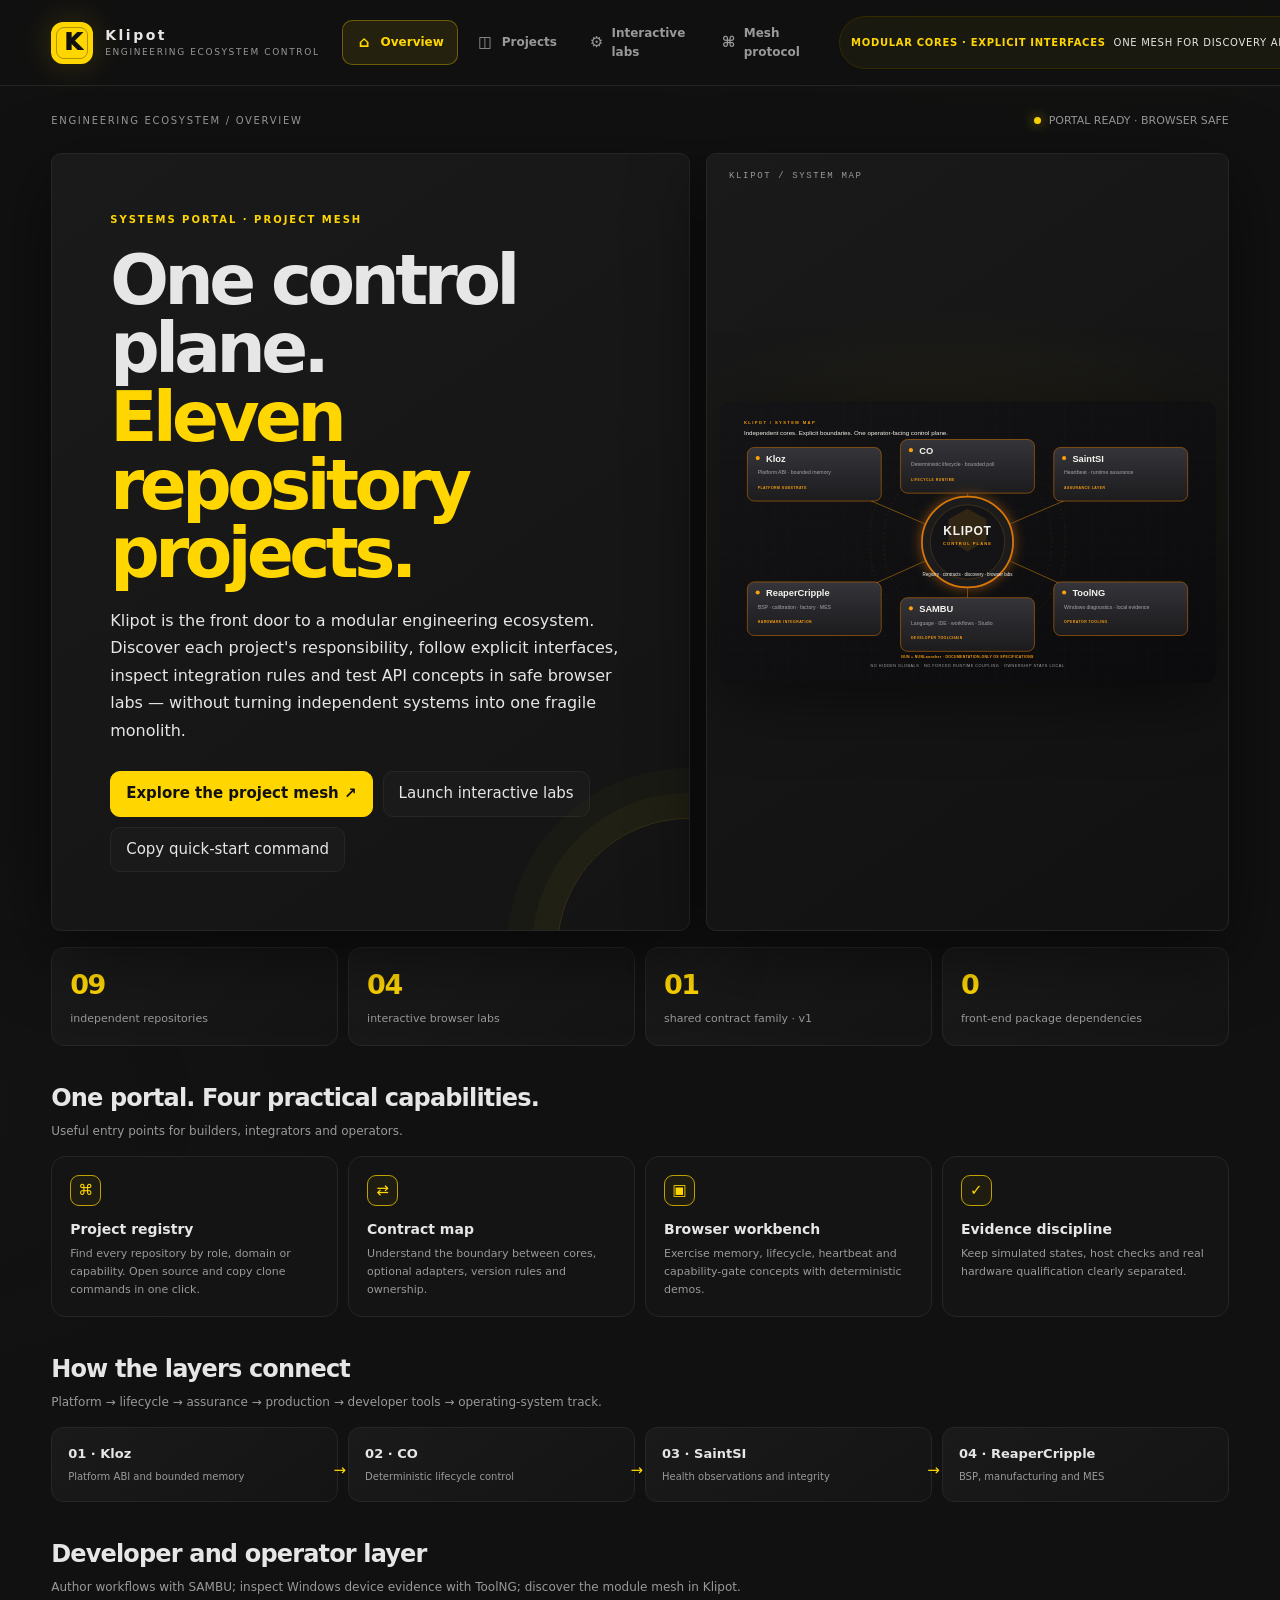
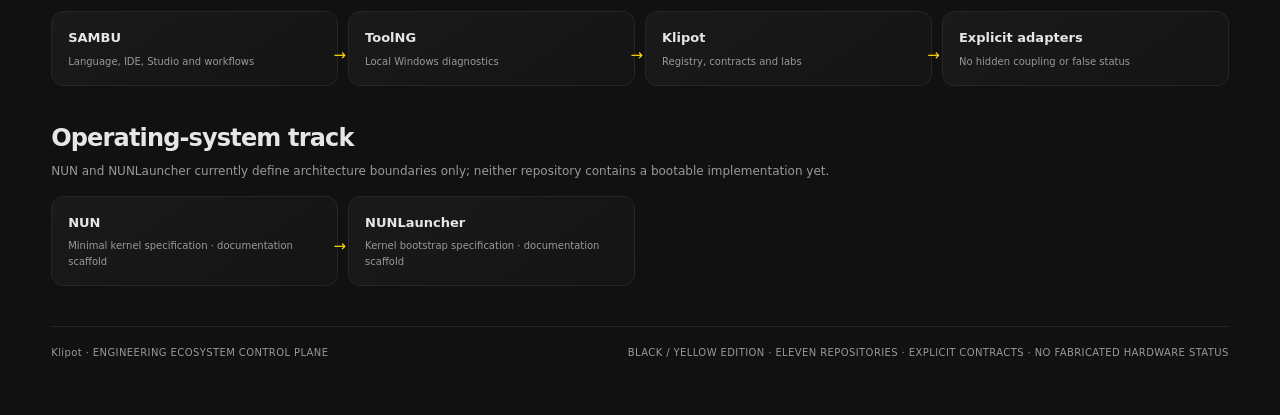
==== commit 10113588: "ui: align portal palette and update ecosystem count" ====
--- a/index.html
+++ b/index.html
@@ -2,10 +2,9 @@
 <html lang="en">
 <head>
 <meta charset="utf-8"><meta name="viewport" content="width=device-width,initial-scale=1">
-<meta name="theme-color" content="#0D0D0D">
+<meta name="theme-color" content="#111111">
 <meta name="description" content="Klipot is the black-and-yellow control portal for a modular engineering ecosystem: eleven repositories, shared contracts and interactive browser labs.">
 <meta name="color-scheme" content="dark">
-<link rel="stylesheet" href="assets/duck-ui/duck-ui.css">
 <meta property="og:type" content="website">
 <meta property="og:title" content="Klipot — Ecosystem Integration & Control Plane">
 <meta property="og:description" content="One control plane. Eleven repository projects. Explore the repository mesh, contracts and interactive labs.">
@@ -15,7 +14,7 @@
 <title>Klipot — Ecosystem Integration & Control Plane</title>
 <style>
 
-:root{color-scheme:dark;--bg:#0D0D0D;--surface:#1A1A1A;--surface2:#141414;--stroke:#262626;--ink:#E6E6E6;--muted:#999999;--accent:#FFD600;--accent-soft:#BFA100;--accent-dim:#332B00;--red:#FF4444;--green:#4CAF50;--radius:10px;font:15px/1.55 Inter,ui-sans-serif,system-ui,-apple-system,"Segoe UI",sans-serif}
+:root{color-scheme:dark;--bg:#111111;--surface:#1A1A1A;--surface2:#141414;--stroke:#262626;--ink:#E6E6E6;--muted:#999999;--accent:#FFD600;--accent-soft:#BFA100;--accent-dim:#332B00;--red:#FF4444;--green:#4CAF50;--radius:10px;font:15px/1.55 Inter,ui-sans-serif,system-ui,-apple-system,"Segoe UI",sans-serif}
 *{box-sizing:border-box}
 html{scroll-behavior:smooth}
 body{margin:0;min-height:100vh;color:var(--ink);background:radial-gradient(950px 580px at 84% -12%,#332B002b 0%,transparent 65%),radial-gradient(720px 460px at -10% 55%,#26262618 0%,transparent 65%),var(--bg)}
@@ -24,10 +23,10 @@
 button{cursor:pointer}
 a{color:inherit;text-decoration:none}
 .app{display:block;min-height:100vh}
-.rail{position:sticky;top:0;z-index:30;width:100%;height:auto;padding:13px clamp(18px,4vw,58px);background:#0D0D0DeF;border-bottom:1px solid var(--stroke);backdrop-filter:blur(18px);display:flex;align-items:center;justify-content:space-between;gap:22px}
+.rail{position:sticky;top:0;z-index:30;width:100%;height:auto;padding:13px clamp(18px,4vw,58px);background:#111111eF;border-bottom:1px solid var(--stroke);backdrop-filter:blur(18px);display:flex;align-items:center;justify-content:space-between;gap:22px}
 .brand{display:flex;align-items:center;gap:12px;min-width:max-content;padding:2px 0}
-.sigil{display:grid;place-items:center;width:42px;height:42px;border-radius:12px;background:var(--accent);color:#0D0D0D;font-size:23px;font-weight:950;letter-spacing:-.08em;box-shadow:0 0 34px #FFD6002c;position:relative;overflow:hidden}
-.sigil:after{content:"";position:absolute;inset:5px;border:1px solid #0D0D0D55;border-radius:8px}
+.sigil{display:grid;place-items:center;width:42px;height:42px;border-radius:12px;background:var(--accent);color:#111111;font-size:23px;font-weight:950;letter-spacing:-.08em;box-shadow:0 0 34px #FFD6002c;position:relative;overflow:hidden}
+.sigil:after{content:"";position:absolute;inset:5px;border:1px solid #11111155;border-radius:8px}
 .brand strong{display:block;letter-spacing:.18em;font-size:14px}
 .brand small{display:block;color:var(--muted);font-size:9px;letter-spacing:.18em;text-transform:uppercase}
 .nav{display:flex;align-items:center;justify-content:center;gap:5px}
@@ -57,11 +56,11 @@
 .btn{display:inline-flex;align-items:center;justify-content:center;gap:8px;border:1px solid #262626;border-radius:10px;padding:10px 15px;color:var(--ink);background:#1A1A1A;transition:transform .16s,background .16s,border-color .16s,box-shadow .16s;min-height:42px}
 .btn:hover{transform:translateY(-2px);background:#262626;border-color:#BFA100;box-shadow:0 9px 26px #0007}
 .btn:active{transform:translateY(1px) scale(.985)}
-.btn.primary{color:#0D0D0D;background:var(--accent);border-color:var(--accent);font-weight:850}
+.btn.primary{color:#111111;background:var(--accent);border-color:var(--accent);font-weight:850}
 .btn.primary:hover{background:var(--accent-soft);border-color:var(--accent-soft);box-shadow:0 8px 28px #FFD6002a}
 .btn.small{padding:7px 10px;min-height:34px;font-size:11px}
 .btn:disabled{opacity:.38;cursor:not-allowed;transform:none;box-shadow:none}
-.hero-visual{padding:12px;display:grid;place-items:center;overflow:hidden;position:relative;background:radial-gradient(500px 270px at 50% 45%,#FFD60012,transparent 72%),linear-gradient(145deg,#1A1A1A,#0D0D0D)}
+.hero-visual{padding:12px;display:grid;place-items:center;overflow:hidden;position:relative;background:radial-gradient(500px 270px at 50% 45%,#FFD60012,transparent 72%),linear-gradient(145deg,#1A1A1A,#111111)}
 .hero-visual:before{content:"KLIPOT / SYSTEM MAP";position:absolute;left:22px;top:18px;color:#999999;font:9px/1 ui-monospace,monospace;letter-spacing:.18em}
 .hero-visual img{width:100%;height:auto;display:block;filter:drop-shadow(0 12px 35px #0008)}
 .metrics{display:grid;grid-template-columns:repeat(4,1fr);gap:10px;margin:16px 0 30px}
@@ -77,7 +76,7 @@
 .feature-card h3{font-size:14px;margin:13px 0 5px}
 .feature-card p{margin:0;color:var(--muted);font-size:11px;line-height:1.6}
 .toolbar{display:flex;gap:8px;flex-wrap:wrap}
-.field{background:#0D0D0D;border:1px solid #262626;border-radius:9px;padding:9px 11px;color:var(--ink);min-width:170px}
+.field{background:#111111;border:1px solid #262626;border-radius:9px;padding:9px 11px;color:var(--ink);min-width:170px}
 .field:focus{border-color:var(--accent)}
 .grid{display:grid;grid-template-columns:repeat(3,minmax(0,1fr));gap:12px}
 .project{padding:18px;background:linear-gradient(145deg,#1A1A1A,#141414);transition:transform .2s,border-color .2s,box-shadow .2s}
@@ -105,7 +104,7 @@
 .lab-controls label{display:grid;gap:5px;color:var(--muted);font-size:10px}
 .lab-controls input{width:100px}
 .lab-controls input[type=checkbox]{width:auto;accent-color:var(--accent)}
-.readout{margin-top:14px;padding:12px;border-radius:10px;background:#0D0D0D;border:1px solid #262626;font:11px/1.65 ui-monospace,SFMono-Regular,Consolas,monospace;color:#E6E6E6;min-height:48px;white-space:pre-wrap}
+.readout{margin-top:14px;padding:12px;border-radius:10px;background:#111111;border:1px solid #262626;font:11px/1.65 ui-monospace,SFMono-Regular,Consolas,monospace;color:#E6E6E6;min-height:48px;white-space:pre-wrap}
 .readout .ok{color:var(--green)}
 .readout .warn{color:var(--accent)}
 .readout .bad{color:var(--red)}
@@ -123,31 +122,6 @@
 @media(max-width:700px){.rail{padding:9px 12px;gap:9px;justify-content:space-between}.brand{margin:0}.sigil{width:35px;height:35px}.brand strong{font-size:12px}.brand small{font-size:8px}.nav{width:100%;justify-content:flex-start;overflow:auto;gap:4px;padding-bottom:2px}.nav button{white-space:nowrap;padding:8px 10px;font-size:11px}.nav .ico{display:none}.content{padding:17px 13px 34px}.topbar{margin-bottom:15px}.status{font-size:9px}.crumb{font-size:9px}.hero h1{font-size:clamp(39px,12vw,58px)}.hero-copy{padding:25px 20px}.lead{font-size:14px}.hero-visual{min-height:180px}.metrics{gap:7px}.metric{padding:12px}.metric strong{font-size:23px}.grid,.labs-grid,.protocol{grid-template-columns:1fr}.feature-grid{grid-template-columns:1fr 1fr;gap:8px}.feature-card{padding:14px}.flow{grid-template-columns:repeat(2,1fr)}.node:nth-child(2):after{display:none}.project p{min-height:0}.footer{display:block}.footer span{display:block;margin-top:5px}}
 @media(max-width:420px){.feature-grid{grid-template-columns:1fr}.actions .btn{flex:1 1 auto}.status{display:none}}
 @media(prefers-reduced-motion:reduce){*,*::before,*::after{scroll-behavior:auto!important;animation-duration:.01ms!important;animation-iteration-count:1!important;transition-duration:.01ms!important}}
-
-.workspace-demo{padding:18px;margin:16px 0 30px;background:linear-gradient(145deg,#171717,#111);border:1px solid #303030;border-radius:14px}
-.workspace-controls{display:flex;gap:12px;flex-wrap:wrap;margin-bottom:14px}
-.workspace-controls label{display:grid;gap:6px;color:var(--muted);font-size:11px;font-weight:700;letter-spacing:.04em}
-.workspace-controls .field{min-width:155px}
-.workspace-samples{display:grid;grid-template-columns:repeat(3,minmax(0,1fr));gap:12px}
-.workspace-sample{min-width:0;min-height:155px;padding:16px;border:1px solid #303030;border-radius:12px;background:#171717;transition:transform .18s,border-color .18s,box-shadow .18s}
-.workspace-sample:hover{transform:translateY(-2px);border-color:#6C5B00}
-.workspace-sample h3{font-size:16px;margin:13px 0 6px}
-.workspace-sample p{font-size:12px;color:#A3A3A3;margin:0}
-.workspace-sample.duck-glass{background:rgb(29 29 29 / 76%);border-color:#6C5B00;backdrop-filter:blur(18px) saturate(135%)}
-.workspace-sample.duck-metal{background:linear-gradient(145deg,#303030,#111 55%,#242424);border-color:#484848;box-shadow:inset 0 1px #ffffff17,0 10px 28px #0006}
-.workspace-sample.duck-paper{background:linear-gradient(135deg,#eee8d7,#e4dcc7);border-color:#b8ae96;color:#1c1a13}
-.workspace-sample.duck-paper p{color:#343025}
-.workspace-caption{margin:12px 0 0;color:var(--muted);font-size:11px}
-.workspace-demo[data-density=calm] .workspace-samples{gap:22px}
-.workspace-demo[data-density=calm] .workspace-sample{min-height:180px;padding:21px}
-.workspace-demo[data-density=compact] .workspace-samples{gap:7px}
-.workspace-demo[data-density=compact] .workspace-sample{min-height:125px;padding:11px}
-.workspace-demo[data-cycle=dawn]{background:linear-gradient(145deg,#171b22,#111 74%)}
-.workspace-demo[data-cycle=dusk]{background:linear-gradient(145deg,#241a15,#111 74%)}
-.workspace-demo[data-cycle=night]{background:linear-gradient(145deg,#111426,#0c0d16 74%)}
-@media(max-width:760px){.workspace-samples{grid-template-columns:1fr}.workspace-controls label,.workspace-controls .field{width:100%}}
-@media(prefers-reduced-motion:reduce){.workspace-sample{transition:none;transform:none}}
-
 </style>
 </head>
 <body>
@@ -167,7 +141,7 @@
 <section class="view" id="view-overview">
   <div class="hero"><div class="hero-copy">
 <div class="eyebrow">SYSTEMS PORTAL · PROJECT MESH</div>
-<h1>One control plane.<br><span>Nine repository projects.</span></h1>
+<h1>One control plane.<br><span>Eleven repository projects.</span></h1>
 <p class="lead">Klipot is the front door to a modular engineering ecosystem. Discover each project's responsibility, follow explicit interfaces, inspect integration rules and test API concepts in safe browser labs — without turning independent systems into one fragile monolith.</p>
 <div class="actions">
 <button class="btn primary" data-go="projects">Explore the project mesh ↗</button>
@@ -176,34 +150,18 @@
 </div>
 </div><div class="hero-visual"><img src="assets/sambu-ecosystem-overview.svg" alt="Engineering ecosystem map covering eleven repositories coordinated through Klipot"></div></div>
   <div class="metrics">
-<div class="metric"><strong>11</strong><small>independent repositories</small></div>
+<div class="metric"><strong>09</strong><small>independent repositories</small></div>
 <div class="metric"><strong>04</strong><small>interactive browser labs</small></div>
 <div class="metric"><strong>01</strong><small>shared contract family · v1</small></div>
 <div class="metric"><strong>0</strong><small>front-end package dependencies</small></div>
 </div>
-<div class="section-head"><div><h2>One portal. Five practical capabilities.</h2><p>Useful entry points for builders, integrators and operators.</p></div></div>
+<div class="section-head"><div><h2>One portal. Four practical capabilities.</h2><p>Useful entry points for builders, integrators and operators.</p></div></div>
 <div class="feature-grid">
 <article class="feature-card"><div class="feature-icon">⌘</div><h3>Project registry</h3><p>Find every repository by role, domain or capability. Open source and copy clone commands in one click.</p></article>
 <article class="feature-card"><div class="feature-icon">⇄</div><h3>Contract map</h3><p>Understand the boundary between cores, optional adapters, version rules and ownership.</p></article>
 <article class="feature-card"><div class="feature-icon">▣</div><h3>Browser workbench</h3><p>Exercise memory, lifecycle, heartbeat and capability-gate concepts with deterministic demos.</p></article>
 <article class="feature-card"><div class="feature-icon">✓</div><h3>Evidence discipline</h3><p>Keep simulated states, host checks and real hardware qualification clearly separated.</p></article>
-<article class="feature-card"><div class="feature-icon">◈</div><h3>Adaptive workspace</h3><p>Preview contextual materials, density and circadian scenes with accessible static fallbacks.</p></article>
 </div>
-
-<div class="section-head"><div><h2>Adaptive workspace preview</h2><p>Live preference controls for the portal. This preview demonstrates interface behavior, not native OS capabilities.</p></div></div>
-<section class="workspace-demo panel" id="workspace-demo" data-cycle="day" data-density="comfortable" aria-label="Adaptive workspace preview">
-  <div class="workspace-controls">
-    <label>Density<select class="field" id="workspace-density"><option value="comfortable">Comfortable</option><option value="calm">Calm</option><option value="compact">Compact</option></select></label>
-    <label>Daily scene<select class="field" id="workspace-cycle"><option value="dawn">Dawn</option><option value="day" selected>Day</option><option value="dusk">Dusk</option><option value="night">Night</option></select></label>
-    <label>Surface material<select class="field" id="workspace-material"><option value="duck-glass">Live glass</option><option value="duck-metal">Brushed metal</option><option value="duck-paper">Reading paper</option></select></label>
-  </div>
-  <div class="workspace-samples">
-    <article class="workspace-sample duck-glass" id="material-sample"><span class="tag mint">SURFACE</span><h3>Context surface</h3><p>Material effects have an opaque fallback and never replace contrast or semantic labels.</p></article>
-    <article class="workspace-sample duck-paper"><span class="tag">READING</span><h3>Long-form reading</h3><p class="duck-reading">Adaptive measure, readable leading and explicit contrast keep content comfortable.</p></article>
-    <article class="workspace-sample duck-metal"><span class="tag">WINDOW STATE</span><h3>Safe workspace memory</h3><p>Remember geometry and focus only with opt-in checkpoints. Never restore secrets or privileges.</p></article>
-  </div>
-  <p class="workspace-caption">Local preview only · no camera, location, biometric or background tracking is used.</p>
-</section>
   <div class="section-head"><div><h2>How the layers connect</h2><p>Platform → lifecycle → assurance → production → developer tools → operating-system track.</p></div></div>
   <div class="flow"><div class="node"><strong>01 · Kloz</strong><small>Platform ABI and bounded memory</small></div><div class="node"><strong>02 · CO</strong><small>Deterministic lifecycle control</small></div><div class="node"><strong>03 · SaintSI</strong><small>Health observations and integrity</small></div><div class="node"><strong>04 · ReaperCripple</strong><small>BSP, manufacturing and MES</small></div></div>
   <div class="section-head"><div><h2>Developer and operator layer</h2><p>Author workflows with SAMBU; inspect Windows device evidence with ToolNG; discover the module mesh in Klipot.</p></div></div>
@@ -234,37 +192,23 @@
 </main></div><div class="toast" id="toast" role="status" aria-live="polite"></div>
 <script>
 const projects=[
-{id:"klipot",name:"Klipot",domain:"control",role:"Ecosystem portal & integration control plane",desc:"Repository registry, versioned contracts, project graph and interactive browser labs.",maturity:"Static portal",accent:"mint",url:"https://github.com/bboroski/Klipot",clone:"https://github.com/bboroski/Klipot.git",guide:"https://github.com/bboroski/Klipot/blob/main/docs/ADAPTIVE_WORKSPACE_INTEGRATION.md"},
-{id:"kloz",name:"Kloz",domain:"embedded",role:"Portable bare-metal substrate",desc:"C11 status ABI, caller-owned arena memory and versioned platform operations.",maturity:"Host-tested core",accent:"mint",url:"https://github.com/bboroski/Kloz",clone:"https://github.com/bboroski/Kloz.git",guide:"https://github.com/bboroski/Kloz/blob/main/docs/ADAPTIVE_WORKSPACE_INTEGRATION.md"},
-{id:"co",name:"CO",domain:"embedded",role:"Deterministic component lifecycle runtime",desc:"Allocation-free lifecycle transitions, one-step polling, error retention and cleanup guards.",maturity:"Host-tested core",accent:"mint",url:"https://github.com/bboroski/CO",clone:"https://github.com/bboroski/CO.git",guide:"https://github.com/bboroski/CO/blob/main/docs/ADAPTIVE_WORKSPACE_INTEGRATION.md"},
-{id:"saintsi",name:"SaintSI",domain:"embedded",role:"Runtime integrity observer",desc:"Bounded heartbeat registry, rollover-safe checks and CRC-32 integrity observations.",maturity:"Host-tested core",accent:"mint",url:"https://github.com/bboroski/SaintSI",clone:"https://github.com/bboroski/SaintSI.git",guide:"https://github.com/bboroski/SaintSI/blob/main/docs/ADAPTIVE_WORKSPACE_INTEGRATION.md"},
-{id:"reapercripple",name:"ReaperCripple",domain:"hardware",role:"Embedded firmware and manufacturing fabric",desc:"Board support, staged bootstrap, calibration, fixtures and manufacturing event bridges.",maturity:"Target validation required",accent:"gold",url:"https://github.com/bboroski/ReaperCripple",clone:"https://github.com/bboroski/ReaperCripple.git",guide:"https://github.com/bboroski/ReaperCripple/blob/main/docs/ADAPTIVE_WORKSPACE_INTEGRATION.md"},
-{id:"sambu",name:"SAMBU",domain:"developer",role:"Scientific modeling, language and workflow environment",desc:"Experimental language, Tkinter IDE, Duck Studio, scientific models and deterministic workflows.",maturity:"Experimental alpha",accent:"blue",url:"https://github.com/bboroski/SAMBU",clone:"https://github.com/bboroski/SAMBU.git",guide:"https://github.com/bboroski/SAMBU/blob/main/docs/ADAPTIVE_WORKSPACE_INTEGRATION.md"},
-{id:"toolng",name:"ToolNG",domain:"developer",role:"Windows device evidence probe",desc:"C17/Win32 device observation, evidence-aware readiness, local reports and safe guidance.",maturity:"Windows desktop utility",accent:"blue",url:"https://github.com/bboroski/ToolNG",clone:"https://github.com/bboroski/ToolNG.git",guide:"https://github.com/bboroski/ToolNG/blob/main/docs/ADAPTIVE_WORKSPACE_INTEGRATION.md"},
-{id:"nun",name:"NUN",domain:"system",role:"Minimal kernel substrate specification",desc:"Kernel architecture, memory, execution and hardware-boundary contracts; no bootable core yet.",maturity:"Specification only",accent:"gold",url:"https://github.com/bboroski/NUN",clone:"https://github.com/bboroski/NUN.git",guide:"https://github.com/bboroski/NUN/blob/main/docs/ADAPTIVE_WORKSPACE_INTEGRATION.md"},
-{id:"nunlauncher",name:"NUNLauncher",domain:"system",role:"Kernel bootstrap supervisor specification",desc:"Image validation, memory-map checks, capability gates and versioned handoff contract.",maturity:"Specification only",accent:"gold",url:"https://github.com/bboroski/NUNLauncher",clone:"https://github.com/bboroski/NUNLauncher.git",guide:"https://github.com/bboroski/NUNLauncher/blob/main/docs/ADAPTIVE_WORKSPACE_INTEGRATION.md"},
-{id:"fragile-baby",name:"Fragile-Baby",domain:"hardware",role:"Elbrus architecture and toolchain qualification",desc:"Compiler/linker profiles, ABI and memory-map evidence with target-gated support claims.",maturity:"Proposal · target evidence required",accent:"gold",url:"https://github.com/bboroski/Fragile-Baby",clone:"https://github.com/bboroski/Fragile-Baby.git",guide:"https://github.com/bboroski/Fragile-Baby/blob/main/docs/ADAPTIVE_WORKSPACE_INTEGRATION.md"},
-{id:"luci",name:"Luci",domain:"developer",role:"Documentation and UI contract scaffold",desc:"Shared design tokens and integration boundaries; product/runtime scope awaits maintainer definition.",maturity:"Scope pending",accent:"gold",url:"https://github.com/bboroski/Luci",clone:"https://github.com/bboroski/Luci.git",guide:"https://github.com/bboroski/Luci/blob/main/docs/ADAPTIVE_WORKSPACE_INTEGRATION.md"}
-];
-
+{id:"klipot",name:"Klipot",domain:"control",role:"Control plane & ecosystem portal",desc:"Repository registry, versioned contracts, system map and interactive API-concept labs.",maturity:"Portal bootstrap",accent:"mint",url:"https://github.com/bboroski/Klipot",clone:"https://github.com/bboroski/Klipot.git"},
+{id:"kloz",name:"Kloz",domain:"embedded",role:"Machine-near platform substrate",desc:"C11 status ABI, caller-owned arena memory and versioned CPU/board operations.",maturity:"Host-tested core",accent:"mint",url:"https://github.com/bboroski/Kloz",clone:"https://github.com/bboroski/Kloz.git"},
+{id:"co",name:"CO",domain:"embedded",role:"Deterministic lifecycle runtime",desc:"Allocation-free start, one-step polling, failure retention and reverse cleanup policy.",maturity:"Host-tested core",accent:"mint",url:"https://github.com/bboroski/CO",clone:"https://github.com/bboroski/CO.git"},
+{id:"saintsi",name:"SaintSI",domain:"embedded",role:"Runtime assurance & integrity",desc:"Bounded heartbeat registry, rollover-safe checks and non-cryptographic CRC-32.",maturity:"Host-tested core",accent:"mint",url:"https://github.com/bboroski/SaintSI",clone:"https://github.com/bboroski/SaintSI.git"},
+{id:"reapercripple",name:"ReaperCripple",domain:"hardware",role:"Hardware & manufacturing engineering",desc:"BSP adapters, staged bootstrap, pinout governance, calibration, fixtures and MES event bridges.",maturity:"Target validation required",accent:"gold",url:"https://github.com/bboroski/ReaperCripple",clone:"https://github.com/bboroski/ReaperCripple.git"},
+{id:"sambu",name:"SAMBU",domain:"developer",role:"Language, IDE & workflow toolkit",desc:"Experimental language with Tkinter IDE, Duck Studio, domain modules and deterministic workflow descriptions.",maturity:"Experimental alpha",accent:"blue",url:"https://github.com/bboroski/SAMBU",clone:"https://github.com/bboroski/SAMBU.git",guide:"https://github.com/bboroski/SAMBU/blob/main/docs/DUCK_STUDIO.md"},
+{id:"toolng",name:"ToolNG",domain:"developer",role:"Native Windows diagnostics",desc:"C17/Win32 Apple USB observation, evidence-aware readiness, local reports and safe guidance.",maturity:"Native desktop",accent:"blue",url:"https://github.com/bboroski/ToolNG",clone:"https://github.com/bboroski/ToolNG.git",guide:"https://github.com/bboroski/ToolNG/blob/main/docs/GUI_DESIGN.md"}
+,
+{id:"nun",name:"NUN",domain:"system",role:"Minimal operating-system kernel specification",desc:"Documentation scaffold defining the planned kernel boundary. No kernel source, bootable image, build system or hardware support is present yet.",maturity:"Documentation scaffold",accent:"gold",url:"https://github.com/bboroski/NUN",clone:"https://github.com/bboroski/NUN.git"},
+{id:"nunlauncher",name:"NUNLauncher",domain:"system",role:"Kernel bootstrap and handoff specification",desc:"Documentation scaffold for a future loader-to-kernel contract. No bootloader, launcher implementation or bootable artifact is present yet.",maturity:"Documentation scaffold",accent:"gold",url:"https://github.com/bboroski/NUNLauncher",clone:"https://github.com/bboroski/NUNLauncher.git"}];
 const $=s=>document.querySelector(s),$$=s=>Array.from(document.querySelectorAll(s));
 function toast(msg){const t=$("#toast");t.textContent=msg;t.classList.add("show");clearTimeout(toast.timer);toast.timer=setTimeout(()=>t.classList.remove("show"),2200)}
 function go(name){$$(".view").forEach(v=>{v.hidden=v.id!=="view-"+name});$$(".nav button").forEach(b=>{if(b.dataset.view===name)b.setAttribute("aria-current","page");else b.removeAttribute("aria-current")});$("#crumb").textContent="ENGINEERING ECOSYSTEM / "+name.toUpperCase();location.hash=name}
-function projectMarkup(p){let guide=p.guide?'<a class="btn small" href="'+p.guide+'" target="_blank" rel="noopener">Integration spec ↗</a>':"";return '<article class="project"><div class="project-top"><span class="tag '+(p.accent==="mint"?"mint":"")+'">'+p.domain+'</span><span class="tag">'+p.maturity+'</span></div><h3>'+p.name+'</h3><p><b>'+p.role+'</b><br>'+p.desc+'</p><div class="project-actions"><a class="btn small primary" href="'+p.url+'" target="_blank" rel="noopener">Open repository ↗</a><button class="btn small" data-copy="'+p.clone+'">Copy clone URL</button>'+guide+'</div></article>'}
+function projectMarkup(p){let guide=p.guide?'<a class="btn small" href="'+p.guide+'" target="_blank" rel="noopener">GUI guide ↗</a>':"";return '<article class="project"><div class="project-top"><span class="tag '+(p.accent==="mint"?"mint":"")+'">'+p.domain+'</span><span class="tag">'+p.maturity+'</span></div><h3>'+p.name+'</h3><p><b>'+p.role+'</b><br>'+p.desc+'</p><div class="project-actions"><a class="btn small primary" href="'+p.url+'" target="_blank" rel="noopener">Open repository ↗</a><button class="btn small" data-copy="'+p.clone+'">Copy clone URL</button>'+guide+'</div></article>'}
 function renderProjects(){const q=$("#search").value.toLowerCase(),f=$("#filter").value;const list=projects.filter(p=>(f==="all"||p.domain===f)&&[p.name,p.role,p.desc,p.maturity].join(" ").toLowerCase().includes(q));$("#project-grid").innerHTML=list.map(projectMarkup).join("")||'<div class="panel">No repositories match that filter.</div>'}
 $$(".nav button").forEach(b=>b.addEventListener("click",()=>go(b.dataset.view)));$$("[data-go]").forEach(b=>b.addEventListener("click",()=>go(b.dataset.go)));
-$("#search").addEventListener("input",renderProjects);$("#filter").addEventListener("change",renderProjects);document.addEventListener("click",async e=>{const b=e.target.closest("[data-copy]");if(!b)return;try{await navigator.clipboard.writeText(b.dataset.copy);toast(b.dataset.copy.startsWith("git clone")?"Quick-start command copied":"Clone URL copied")}catch{toast("Clipboard unavailable: "+b.dataset.copy)}});
-const workspaceDemo=$("#workspace-demo");
-if(workspaceDemo){
-  $("#workspace-density").addEventListener("change",e=>workspaceDemo.dataset.density=e.target.value);
-  $("#workspace-cycle").addEventListener("change",e=>workspaceDemo.dataset.cycle=e.target.value);
-  $("#workspace-material").addEventListener("change",e=>{
-    const sample=$("#material-sample");
-    sample.classList.remove("duck-glass","duck-metal","duck-paper");
-    sample.classList.add(e.target.value);
-  });
-}
-renderProjects();
+$("#search").addEventListener("input",renderProjects);$("#filter").addEventListener("change",renderProjects);document.addEventListener("click",async e=>{const b=e.target.closest("[data-copy]");if(!b)return;try{await navigator.clipboard.writeText(b.dataset.copy);toast(b.dataset.copy.startsWith("git clone")?"Quick-start command copied":"Clone URL copied")}catch{toast("Clipboard unavailable: "+b.dataset.copy)}});renderProjects();
 let arena={used:0};$("#arena-alloc").onclick=()=>{const n=Number($("#arena-size").value),a=Number($("#arena-align").value);if(!Number.isInteger(n)||n<1||n>1024||!Number.isInteger(a)||a<1||(a&(a-1))!==0){$("#arena-out").innerHTML='<span class="bad">Rejected: size must be 1–1024 and alignment must be a power of two.</span>';return}const pad=(a-arena.used%a)%a;if(arena.used+pad+n>1024){$("#arena-out").innerHTML='<span class="bad">Out of capacity: request would exceed 1024 bytes.</span>';return}arena.used+=pad+n;$("#arena-bar").style.width=(arena.used/1024*100)+"%";$("#arena-out").textContent="Allocated "+n+" bytes · alignment "+a+" · padding "+pad+"\nUsed: "+arena.used+" / 1024 bytes."};$("#arena-reset").onclick=()=>{arena.used=0;$("#arena-bar").style.width="0%";$("#arena-out").textContent="Arena reset. Used: 0 / 1024 bytes."};
 let co={state:"STOPPED",cycles:0};function paintCo(msg){$("#co-out").innerHTML="State: <b>"+co.state+"</b> · cycles: "+co.cycles+(msg?"\n"+msg:"");$("#co-step").disabled=co.state!=="RUNNING";$("#co-fail").disabled=co.state!=="RUNNING";$("#co-start").disabled=co.state!=="STOPPED";$("#co-stop").disabled=co.state==="STOPPED"||co.state==="STEPPING"}$("#co-start").onclick=()=>{if(co.state!=="STOPPED")return;co.state="STARTING";paintCo("init callback accepted");co.state="RUNNING";paintCo("init completed → RUNNING")};$("#co-step").onclick=()=>{if(co.state!=="RUNNING")return;co.state="STEPPING";paintCo("one bounded poll callback");co.cycles=Math.min(0xffffffff,co.cycles+1);co.state="RUNNING";paintCo("step returned CO_OK")};$("#co-fail").onclick=()=>{if(co.state!=="RUNNING")return;co.state="STEPPING";co.cycles=Math.min(0xffffffff,co.cycles+1);co.state="FAULTED";paintCo("step returned non-zero · fault retained · no implicit retry")};$("#co-stop").onclick=()=>{if(co.state==="STOPPED"||co.state==="STEPPING")return;co.state="STOPPING";paintCo("shutdown callback");co.state="STOPPED";paintCo("cleanup completed")};paintCo("");
 let health={tick:0,last:0,timeout:20};function paintHealth(label){const age=(health.tick-health.last)>>>0,stale=age>health.timeout;$("#health-out").innerHTML="Component 0x01 · now "+(health.tick>>>0)+" · last heartbeat "+(health.last>>>0)+"\nAge: "+age+" / timeout "+health.timeout+" · <b class='"+(stale?"warn":"ok")+"'>"+(stale?"DEGRADED / STALE":"HEALTHY")+"</b>"+(label?"\n"+label:"")};$("#health-heartbeat").onclick=()=>{health.last=health.tick>>>0;paintHealth("heartbeat recorded")};$("#health-tick").onclick=()=>{const n=Math.max(1,Math.min(100,Number($("#health-advance").value)||1));health.tick=(health.tick+n)>>>0;paintHealth("monotonic tick advanced")};$("#health-check").onclick=()=>paintHealth("check observes state; it does not reset or feed a watchdog");paintHealth("");
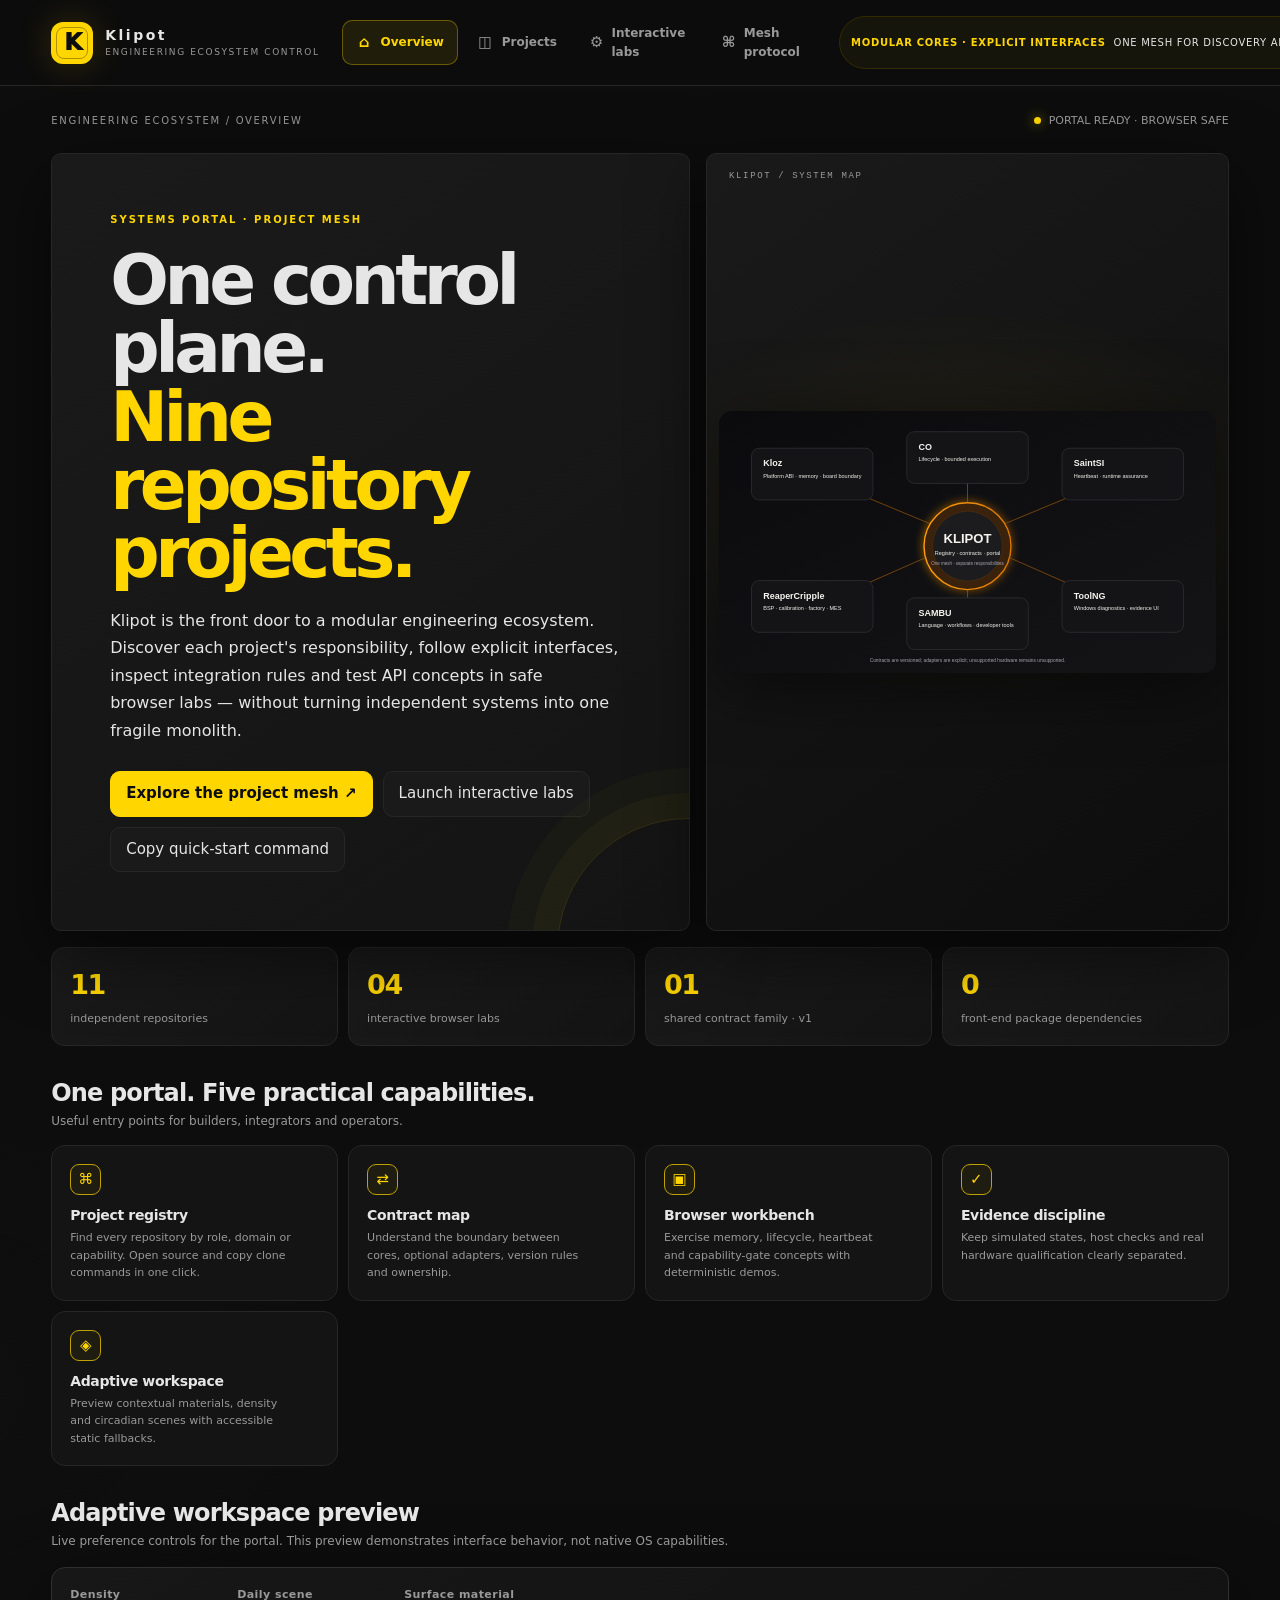
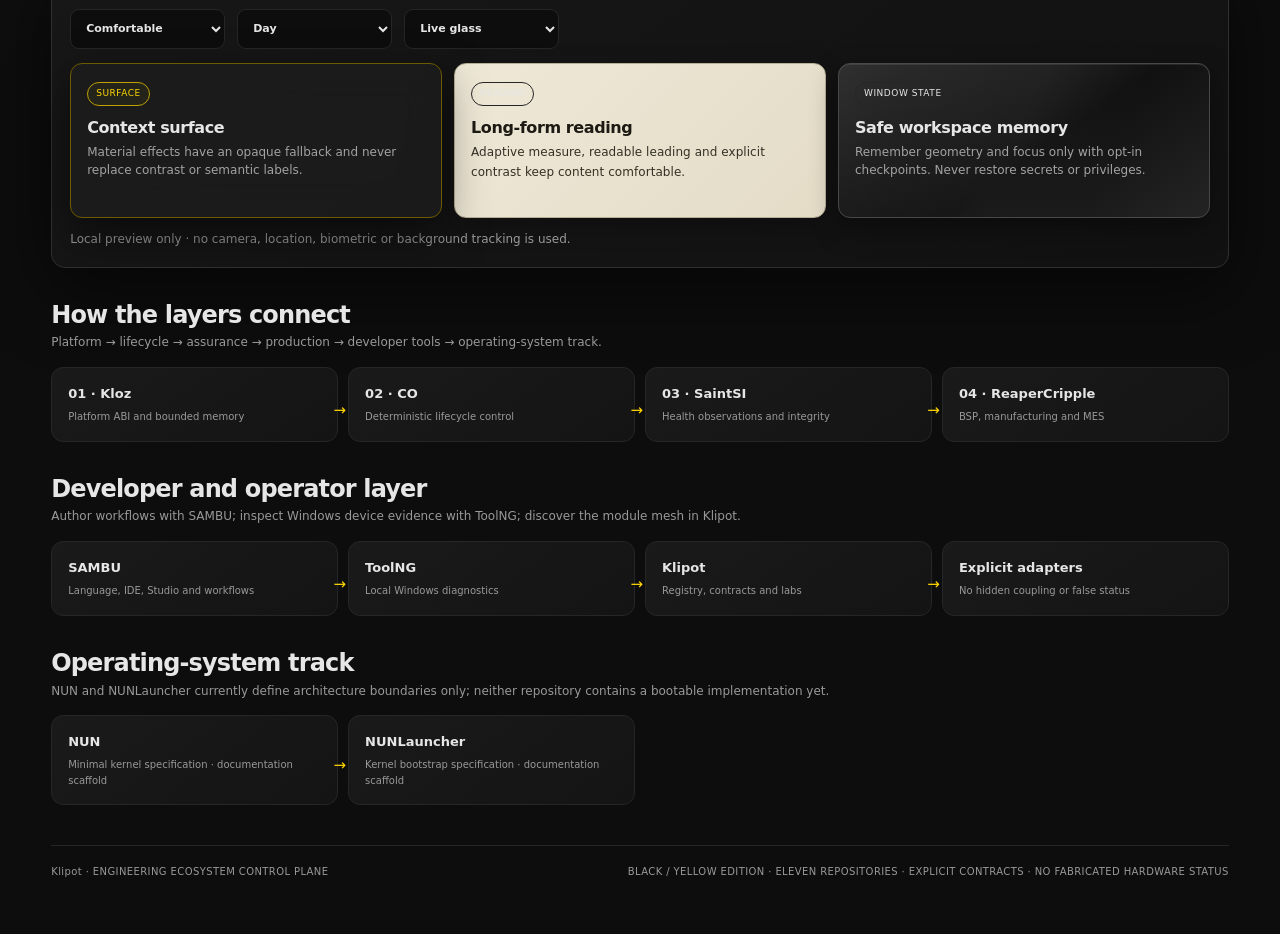
==== commit a148db2b: "Portal: use canonical NUN Mesh overview diagram" ====
--- a/index.html
+++ b/index.html
@@ -2,9 +2,10 @@
 <html lang="en">
 <head>
 <meta charset="utf-8"><meta name="viewport" content="width=device-width,initial-scale=1">
-<meta name="theme-color" content="#111111">
+<meta name="theme-color" content="#0D0D0D">
 <meta name="description" content="Klipot is the black-and-yellow control portal for a modular engineering ecosystem: eleven repositories, shared contracts and interactive browser labs.">
 <meta name="color-scheme" content="dark">
+<link rel="stylesheet" href="assets/duck-ui/duck-ui.css">
 <meta property="og:type" content="website">
 <meta property="og:title" content="Klipot — Ecosystem Integration & Control Plane">
 <meta property="og:description" content="One control plane. Eleven repository projects. Explore the repository mesh, contracts and interactive labs.">
@@ -14,7 +15,7 @@
 <title>Klipot — Ecosystem Integration & Control Plane</title>
 <style>
 
-:root{color-scheme:dark;--bg:#111111;--surface:#1A1A1A;--surface2:#141414;--stroke:#262626;--ink:#E6E6E6;--muted:#999999;--accent:#FFD600;--accent-soft:#BFA100;--accent-dim:#332B00;--red:#FF4444;--green:#4CAF50;--radius:10px;font:15px/1.55 Inter,ui-sans-serif,system-ui,-apple-system,"Segoe UI",sans-serif}
+:root{color-scheme:dark;--bg:#0D0D0D;--surface:#1A1A1A;--surface2:#141414;--stroke:#262626;--ink:#E6E6E6;--muted:#999999;--accent:#FFD600;--accent-soft:#BFA100;--accent-dim:#332B00;--red:#FF4444;--green:#4CAF50;--radius:10px;font:15px/1.55 Inter,ui-sans-serif,system-ui,-apple-system,"Segoe UI",sans-serif}
 *{box-sizing:border-box}
 html{scroll-behavior:smooth}
 body{margin:0;min-height:100vh;color:var(--ink);background:radial-gradient(950px 580px at 84% -12%,#332B002b 0%,transparent 65%),radial-gradient(720px 460px at -10% 55%,#26262618 0%,transparent 65%),var(--bg)}
@@ -23,10 +24,10 @@
 button{cursor:pointer}
 a{color:inherit;text-decoration:none}
 .app{display:block;min-height:100vh}
-.rail{position:sticky;top:0;z-index:30;width:100%;height:auto;padding:13px clamp(18px,4vw,58px);background:#111111eF;border-bottom:1px solid var(--stroke);backdrop-filter:blur(18px);display:flex;align-items:center;justify-content:space-between;gap:22px}
+.rail{position:sticky;top:0;z-index:30;width:100%;height:auto;padding:13px clamp(18px,4vw,58px);background:#0D0D0DeF;border-bottom:1px solid var(--stroke);backdrop-filter:blur(18px);display:flex;align-items:center;justify-content:space-between;gap:22px}
 .brand{display:flex;align-items:center;gap:12px;min-width:max-content;padding:2px 0}
-.sigil{display:grid;place-items:center;width:42px;height:42px;border-radius:12px;background:var(--accent);color:#111111;font-size:23px;font-weight:950;letter-spacing:-.08em;box-shadow:0 0 34px #FFD6002c;position:relative;overflow:hidden}
-.sigil:after{content:"";position:absolute;inset:5px;border:1px solid #11111155;border-radius:8px}
+.sigil{display:grid;place-items:center;width:42px;height:42px;border-radius:12px;background:var(--accent);color:#0D0D0D;font-size:23px;font-weight:950;letter-spacing:-.08em;box-shadow:0 0 34px #FFD6002c;position:relative;overflow:hidden}
+.sigil:after{content:"";position:absolute;inset:5px;border:1px solid #0D0D0D55;border-radius:8px}
 .brand strong{display:block;letter-spacing:.18em;font-size:14px}
 .brand small{display:block;color:var(--muted);font-size:9px;letter-spacing:.18em;text-transform:uppercase}
 .nav{display:flex;align-items:center;justify-content:center;gap:5px}
@@ -56,11 +57,11 @@
 .btn{display:inline-flex;align-items:center;justify-content:center;gap:8px;border:1px solid #262626;border-radius:10px;padding:10px 15px;color:var(--ink);background:#1A1A1A;transition:transform .16s,background .16s,border-color .16s,box-shadow .16s;min-height:42px}
 .btn:hover{transform:translateY(-2px);background:#262626;border-color:#BFA100;box-shadow:0 9px 26px #0007}
 .btn:active{transform:translateY(1px) scale(.985)}
-.btn.primary{color:#111111;background:var(--accent);border-color:var(--accent);font-weight:850}
+.btn.primary{color:#0D0D0D;background:var(--accent);border-color:var(--accent);font-weight:850}
 .btn.primary:hover{background:var(--accent-soft);border-color:var(--accent-soft);box-shadow:0 8px 28px #FFD6002a}
 .btn.small{padding:7px 10px;min-height:34px;font-size:11px}
 .btn:disabled{opacity:.38;cursor:not-allowed;transform:none;box-shadow:none}
-.hero-visual{padding:12px;display:grid;place-items:center;overflow:hidden;position:relative;background:radial-gradient(500px 270px at 50% 45%,#FFD60012,transparent 72%),linear-gradient(145deg,#1A1A1A,#111111)}
+.hero-visual{padding:12px;display:grid;place-items:center;overflow:hidden;position:relative;background:radial-gradient(500px 270px at 50% 45%,#FFD60012,transparent 72%),linear-gradient(145deg,#1A1A1A,#0D0D0D)}
 .hero-visual:before{content:"KLIPOT / SYSTEM MAP";position:absolute;left:22px;top:18px;color:#999999;font:9px/1 ui-monospace,monospace;letter-spacing:.18em}
 .hero-visual img{width:100%;height:auto;display:block;filter:drop-shadow(0 12px 35px #0008)}
 .metrics{display:grid;grid-template-columns:repeat(4,1fr);gap:10px;margin:16px 0 30px}
@@ -76,7 +77,7 @@
 .feature-card h3{font-size:14px;margin:13px 0 5px}
 .feature-card p{margin:0;color:var(--muted);font-size:11px;line-height:1.6}
 .toolbar{display:flex;gap:8px;flex-wrap:wrap}
-.field{background:#111111;border:1px solid #262626;border-radius:9px;padding:9px 11px;color:var(--ink);min-width:170px}
+.field{background:#0D0D0D;border:1px solid #262626;border-radius:9px;padding:9px 11px;color:var(--ink);min-width:170px}
 .field:focus{border-color:var(--accent)}
 .grid{display:grid;grid-template-columns:repeat(3,minmax(0,1fr));gap:12px}
 .project{padding:18px;background:linear-gradient(145deg,#1A1A1A,#141414);transition:transform .2s,border-color .2s,box-shadow .2s}
@@ -104,7 +105,7 @@
 .lab-controls label{display:grid;gap:5px;color:var(--muted);font-size:10px}
 .lab-controls input{width:100px}
 .lab-controls input[type=checkbox]{width:auto;accent-color:var(--accent)}
-.readout{margin-top:14px;padding:12px;border-radius:10px;background:#111111;border:1px solid #262626;font:11px/1.65 ui-monospace,SFMono-Regular,Consolas,monospace;color:#E6E6E6;min-height:48px;white-space:pre-wrap}
+.readout{margin-top:14px;padding:12px;border-radius:10px;background:#0D0D0D;border:1px solid #262626;font:11px/1.65 ui-monospace,SFMono-Regular,Consolas,monospace;color:#E6E6E6;min-height:48px;white-space:pre-wrap}
 .readout .ok{color:var(--green)}
 .readout .warn{color:var(--accent)}
 .readout .bad{color:var(--red)}
@@ -122,6 +123,31 @@
 @media(max-width:700px){.rail{padding:9px 12px;gap:9px;justify-content:space-between}.brand{margin:0}.sigil{width:35px;height:35px}.brand strong{font-size:12px}.brand small{font-size:8px}.nav{width:100%;justify-content:flex-start;overflow:auto;gap:4px;padding-bottom:2px}.nav button{white-space:nowrap;padding:8px 10px;font-size:11px}.nav .ico{display:none}.content{padding:17px 13px 34px}.topbar{margin-bottom:15px}.status{font-size:9px}.crumb{font-size:9px}.hero h1{font-size:clamp(39px,12vw,58px)}.hero-copy{padding:25px 20px}.lead{font-size:14px}.hero-visual{min-height:180px}.metrics{gap:7px}.metric{padding:12px}.metric strong{font-size:23px}.grid,.labs-grid,.protocol{grid-template-columns:1fr}.feature-grid{grid-template-columns:1fr 1fr;gap:8px}.feature-card{padding:14px}.flow{grid-template-columns:repeat(2,1fr)}.node:nth-child(2):after{display:none}.project p{min-height:0}.footer{display:block}.footer span{display:block;margin-top:5px}}
 @media(max-width:420px){.feature-grid{grid-template-columns:1fr}.actions .btn{flex:1 1 auto}.status{display:none}}
 @media(prefers-reduced-motion:reduce){*,*::before,*::after{scroll-behavior:auto!important;animation-duration:.01ms!important;animation-iteration-count:1!important;transition-duration:.01ms!important}}
+
+.workspace-demo{padding:18px;margin:16px 0 30px;background:linear-gradient(145deg,#171717,#111);border:1px solid #303030;border-radius:14px}
+.workspace-controls{display:flex;gap:12px;flex-wrap:wrap;margin-bottom:14px}
+.workspace-controls label{display:grid;gap:6px;color:var(--muted);font-size:11px;font-weight:700;letter-spacing:.04em}
+.workspace-controls .field{min-width:155px}
+.workspace-samples{display:grid;grid-template-columns:repeat(3,minmax(0,1fr));gap:12px}
+.workspace-sample{min-width:0;min-height:155px;padding:16px;border:1px solid #303030;border-radius:12px;background:#171717;transition:transform .18s,border-color .18s,box-shadow .18s}
+.workspace-sample:hover{transform:translateY(-2px);border-color:#6C5B00}
+.workspace-sample h3{font-size:16px;margin:13px 0 6px}
+.workspace-sample p{font-size:12px;color:#A3A3A3;margin:0}
+.workspace-sample.duck-glass{background:rgb(29 29 29 / 76%);border-color:#6C5B00;backdrop-filter:blur(18px) saturate(135%)}
+.workspace-sample.duck-metal{background:linear-gradient(145deg,#303030,#111 55%,#242424);border-color:#484848;box-shadow:inset 0 1px #ffffff17,0 10px 28px #0006}
+.workspace-sample.duck-paper{background:linear-gradient(135deg,#eee8d7,#e4dcc7);border-color:#b8ae96;color:#1c1a13}
+.workspace-sample.duck-paper p{color:#343025}
+.workspace-caption{margin:12px 0 0;color:var(--muted);font-size:11px}
+.workspace-demo[data-density=calm] .workspace-samples{gap:22px}
+.workspace-demo[data-density=calm] .workspace-sample{min-height:180px;padding:21px}
+.workspace-demo[data-density=compact] .workspace-samples{gap:7px}
+.workspace-demo[data-density=compact] .workspace-sample{min-height:125px;padding:11px}
+.workspace-demo[data-cycle=dawn]{background:linear-gradient(145deg,#171b22,#111 74%)}
+.workspace-demo[data-cycle=dusk]{background:linear-gradient(145deg,#241a15,#111 74%)}
+.workspace-demo[data-cycle=night]{background:linear-gradient(145deg,#111426,#0c0d16 74%)}
+@media(max-width:760px){.workspace-samples{grid-template-columns:1fr}.workspace-controls label,.workspace-controls .field{width:100%}}
+@media(prefers-reduced-motion:reduce){.workspace-sample{transition:none;transform:none}}
+
 </style>
 </head>
 <body>
@@ -141,27 +167,43 @@
 <section class="view" id="view-overview">
   <div class="hero"><div class="hero-copy">
 <div class="eyebrow">SYSTEMS PORTAL · PROJECT MESH</div>
-<h1>One control plane.<br><span>Eleven repository projects.</span></h1>
+<h1>One control plane.<br><span>Nine repository projects.</span></h1>
 <p class="lead">Klipot is the front door to a modular engineering ecosystem. Discover each project's responsibility, follow explicit interfaces, inspect integration rules and test API concepts in safe browser labs — without turning independent systems into one fragile monolith.</p>
 <div class="actions">
 <button class="btn primary" data-go="projects">Explore the project mesh ↗</button>
 <button class="btn" data-go="labs">Launch interactive labs</button>
 <button class="btn" data-copy="git clone https://github.com/bboroski/Klipot.git">Copy quick-start command</button>
 </div>
-</div><div class="hero-visual"><img src="assets/sambu-ecosystem-overview.svg" alt="Engineering ecosystem map covering eleven repositories coordinated through Klipot"></div></div>
+</div><div class="hero-visual"><img src="assets/nun-mesh-overview.svg" alt="Engineering ecosystem map covering eleven repositories coordinated through Klipot"></div></div>
   <div class="metrics">
-<div class="metric"><strong>09</strong><small>independent repositories</small></div>
+<div class="metric"><strong>11</strong><small>independent repositories</small></div>
 <div class="metric"><strong>04</strong><small>interactive browser labs</small></div>
 <div class="metric"><strong>01</strong><small>shared contract family · v1</small></div>
 <div class="metric"><strong>0</strong><small>front-end package dependencies</small></div>
 </div>
-<div class="section-head"><div><h2>One portal. Four practical capabilities.</h2><p>Useful entry points for builders, integrators and operators.</p></div></div>
+<div class="section-head"><div><h2>One portal. Five practical capabilities.</h2><p>Useful entry points for builders, integrators and operators.</p></div></div>
 <div class="feature-grid">
 <article class="feature-card"><div class="feature-icon">⌘</div><h3>Project registry</h3><p>Find every repository by role, domain or capability. Open source and copy clone commands in one click.</p></article>
 <article class="feature-card"><div class="feature-icon">⇄</div><h3>Contract map</h3><p>Understand the boundary between cores, optional adapters, version rules and ownership.</p></article>
 <article class="feature-card"><div class="feature-icon">▣</div><h3>Browser workbench</h3><p>Exercise memory, lifecycle, heartbeat and capability-gate concepts with deterministic demos.</p></article>
 <article class="feature-card"><div class="feature-icon">✓</div><h3>Evidence discipline</h3><p>Keep simulated states, host checks and real hardware qualification clearly separated.</p></article>
+<article class="feature-card"><div class="feature-icon">◈</div><h3>Adaptive workspace</h3><p>Preview contextual materials, density and circadian scenes with accessible static fallbacks.</p></article>
 </div>
+
+<div class="section-head"><div><h2>Adaptive workspace preview</h2><p>Live preference controls for the portal. This preview demonstrates interface behavior, not native OS capabilities.</p></div></div>
+<section class="workspace-demo panel" id="workspace-demo" data-cycle="day" data-density="comfortable" aria-label="Adaptive workspace preview">
+  <div class="workspace-controls">
+    <label>Density<select class="field" id="workspace-density"><option value="comfortable">Comfortable</option><option value="calm">Calm</option><option value="compact">Compact</option></select></label>
+    <label>Daily scene<select class="field" id="workspace-cycle"><option value="dawn">Dawn</option><option value="day" selected>Day</option><option value="dusk">Dusk</option><option value="night">Night</option></select></label>
+    <label>Surface material<select class="field" id="workspace-material"><option value="duck-glass">Live glass</option><option value="duck-metal">Brushed metal</option><option value="duck-paper">Reading paper</option></select></label>
+  </div>
+  <div class="workspace-samples">
+    <article class="workspace-sample duck-glass" id="material-sample"><span class="tag mint">SURFACE</span><h3>Context surface</h3><p>Material effects have an opaque fallback and never replace contrast or semantic labels.</p></article>
+    <article class="workspace-sample duck-paper"><span class="tag">READING</span><h3>Long-form reading</h3><p class="duck-reading">Adaptive measure, readable leading and explicit contrast keep content comfortable.</p></article>
+    <article class="workspace-sample duck-metal"><span class="tag">WINDOW STATE</span><h3>Safe workspace memory</h3><p>Remember geometry and focus only with opt-in checkpoints. Never restore secrets or privileges.</p></article>
+  </div>
+  <p class="workspace-caption">Local preview only · no camera, location, biometric or background tracking is used.</p>
+</section>
   <div class="section-head"><div><h2>How the layers connect</h2><p>Platform → lifecycle → assurance → production → developer tools → operating-system track.</p></div></div>
   <div class="flow"><div class="node"><strong>01 · Kloz</strong><small>Platform ABI and bounded memory</small></div><div class="node"><strong>02 · CO</strong><small>Deterministic lifecycle control</small></div><div class="node"><strong>03 · SaintSI</strong><small>Health observations and integrity</small></div><div class="node"><strong>04 · ReaperCripple</strong><small>BSP, manufacturing and MES</small></div></div>
   <div class="section-head"><div><h2>Developer and operator layer</h2><p>Author workflows with SAMBU; inspect Windows device evidence with ToolNG; discover the module mesh in Klipot.</p></div></div>
@@ -192,23 +234,37 @@
 </main></div><div class="toast" id="toast" role="status" aria-live="polite"></div>
 <script>
 const projects=[
-{id:"klipot",name:"Klipot",domain:"control",role:"Control plane & ecosystem portal",desc:"Repository registry, versioned contracts, system map and interactive API-concept labs.",maturity:"Portal bootstrap",accent:"mint",url:"https://github.com/bboroski/Klipot",clone:"https://github.com/bboroski/Klipot.git"},
-{id:"kloz",name:"Kloz",domain:"embedded",role:"Machine-near platform substrate",desc:"C11 status ABI, caller-owned arena memory and versioned CPU/board operations.",maturity:"Host-tested core",accent:"mint",url:"https://github.com/bboroski/Kloz",clone:"https://github.com/bboroski/Kloz.git"},
-{id:"co",name:"CO",domain:"embedded",role:"Deterministic lifecycle runtime",desc:"Allocation-free start, one-step polling, failure retention and reverse cleanup policy.",maturity:"Host-tested core",accent:"mint",url:"https://github.com/bboroski/CO",clone:"https://github.com/bboroski/CO.git"},
-{id:"saintsi",name:"SaintSI",domain:"embedded",role:"Runtime assurance & integrity",desc:"Bounded heartbeat registry, rollover-safe checks and non-cryptographic CRC-32.",maturity:"Host-tested core",accent:"mint",url:"https://github.com/bboroski/SaintSI",clone:"https://github.com/bboroski/SaintSI.git"},
-{id:"reapercripple",name:"ReaperCripple",domain:"hardware",role:"Hardware & manufacturing engineering",desc:"BSP adapters, staged bootstrap, pinout governance, calibration, fixtures and MES event bridges.",maturity:"Target validation required",accent:"gold",url:"https://github.com/bboroski/ReaperCripple",clone:"https://github.com/bboroski/ReaperCripple.git"},
-{id:"sambu",name:"SAMBU",domain:"developer",role:"Language, IDE & workflow toolkit",desc:"Experimental language with Tkinter IDE, Duck Studio, domain modules and deterministic workflow descriptions.",maturity:"Experimental alpha",accent:"blue",url:"https://github.com/bboroski/SAMBU",clone:"https://github.com/bboroski/SAMBU.git",guide:"https://github.com/bboroski/SAMBU/blob/main/docs/DUCK_STUDIO.md"},
-{id:"toolng",name:"ToolNG",domain:"developer",role:"Native Windows diagnostics",desc:"C17/Win32 Apple USB observation, evidence-aware readiness, local reports and safe guidance.",maturity:"Native desktop",accent:"blue",url:"https://github.com/bboroski/ToolNG",clone:"https://github.com/bboroski/ToolNG.git",guide:"https://github.com/bboroski/ToolNG/blob/main/docs/GUI_DESIGN.md"}
-,
-{id:"nun",name:"NUN",domain:"system",role:"Minimal operating-system kernel specification",desc:"Documentation scaffold defining the planned kernel boundary. No kernel source, bootable image, build system or hardware support is present yet.",maturity:"Documentation scaffold",accent:"gold",url:"https://github.com/bboroski/NUN",clone:"https://github.com/bboroski/NUN.git"},
-{id:"nunlauncher",name:"NUNLauncher",domain:"system",role:"Kernel bootstrap and handoff specification",desc:"Documentation scaffold for a future loader-to-kernel contract. No bootloader, launcher implementation or bootable artifact is present yet.",maturity:"Documentation scaffold",accent:"gold",url:"https://github.com/bboroski/NUNLauncher",clone:"https://github.com/bboroski/NUNLauncher.git"}];
+{id:"klipot",name:"Klipot",domain:"control",role:"Ecosystem portal & integration control plane",desc:"Repository registry, versioned contracts, project graph and interactive browser labs.",maturity:"Static portal",accent:"mint",url:"https://github.com/bboroski/Klipot",clone:"https://github.com/bboroski/Klipot.git",guide:"https://github.com/bboroski/Klipot/blob/main/docs/ADAPTIVE_WORKSPACE_INTEGRATION.md"},
+{id:"kloz",name:"Kloz",domain:"embedded",role:"Portable bare-metal substrate",desc:"C11 status ABI, caller-owned arena memory and versioned platform operations.",maturity:"Host-tested core",accent:"mint",url:"https://github.com/bboroski/Kloz",clone:"https://github.com/bboroski/Kloz.git",guide:"https://github.com/bboroski/Kloz/blob/main/docs/ADAPTIVE_WORKSPACE_INTEGRATION.md"},
+{id:"co",name:"CO",domain:"embedded",role:"Deterministic component lifecycle runtime",desc:"Allocation-free lifecycle transitions, one-step polling, error retention and cleanup guards.",maturity:"Host-tested core",accent:"mint",url:"https://github.com/bboroski/CO",clone:"https://github.com/bboroski/CO.git",guide:"https://github.com/bboroski/CO/blob/main/docs/ADAPTIVE_WORKSPACE_INTEGRATION.md"},
+{id:"saintsi",name:"SaintSI",domain:"embedded",role:"Runtime integrity observer",desc:"Bounded heartbeat registry, rollover-safe checks and CRC-32 integrity observations.",maturity:"Host-tested core",accent:"mint",url:"https://github.com/bboroski/SaintSI",clone:"https://github.com/bboroski/SaintSI.git",guide:"https://github.com/bboroski/SaintSI/blob/main/docs/ADAPTIVE_WORKSPACE_INTEGRATION.md"},
+{id:"reapercripple",name:"ReaperCripple",domain:"hardware",role:"Embedded firmware and manufacturing fabric",desc:"Board support, staged bootstrap, calibration, fixtures and manufacturing event bridges.",maturity:"Target validation required",accent:"gold",url:"https://github.com/bboroski/ReaperCripple",clone:"https://github.com/bboroski/ReaperCripple.git",guide:"https://github.com/bboroski/ReaperCripple/blob/main/docs/ADAPTIVE_WORKSPACE_INTEGRATION.md"},
+{id:"sambu",name:"SAMBU",domain:"developer",role:"Scientific modeling, language and workflow environment",desc:"Experimental language, Tkinter IDE, Duck Studio, scientific models and deterministic workflows.",maturity:"Experimental alpha",accent:"blue",url:"https://github.com/bboroski/SAMBU",clone:"https://github.com/bboroski/SAMBU.git",guide:"https://github.com/bboroski/SAMBU/blob/main/docs/ADAPTIVE_WORKSPACE_INTEGRATION.md"},
+{id:"toolng",name:"ToolNG",domain:"developer",role:"Windows device evidence probe",desc:"C17/Win32 device observation, evidence-aware readiness, local reports and safe guidance.",maturity:"Windows desktop utility",accent:"blue",url:"https://github.com/bboroski/ToolNG",clone:"https://github.com/bboroski/ToolNG.git",guide:"https://github.com/bboroski/ToolNG/blob/main/docs/ADAPTIVE_WORKSPACE_INTEGRATION.md"},
+{id:"nun",name:"NUN",domain:"system",role:"Minimal kernel substrate specification",desc:"Kernel architecture, memory, execution and hardware-boundary contracts; no bootable core yet.",maturity:"Specification only",accent:"gold",url:"https://github.com/bboroski/NUN",clone:"https://github.com/bboroski/NUN.git",guide:"https://github.com/bboroski/NUN/blob/main/docs/ADAPTIVE_WORKSPACE_INTEGRATION.md"},
+{id:"nunlauncher",name:"NUNLauncher",domain:"system",role:"Kernel bootstrap supervisor specification",desc:"Image validation, memory-map checks, capability gates and versioned handoff contract.",maturity:"Specification only",accent:"gold",url:"https://github.com/bboroski/NUNLauncher",clone:"https://github.com/bboroski/NUNLauncher.git",guide:"https://github.com/bboroski/NUNLauncher/blob/main/docs/ADAPTIVE_WORKSPACE_INTEGRATION.md"},
+{id:"fragile-baby",name:"Fragile-Baby",domain:"hardware",role:"Elbrus architecture and toolchain qualification",desc:"Compiler/linker profiles, ABI and memory-map evidence with target-gated support claims.",maturity:"Proposal · target evidence required",accent:"gold",url:"https://github.com/bboroski/Fragile-Baby",clone:"https://github.com/bboroski/Fragile-Baby.git",guide:"https://github.com/bboroski/Fragile-Baby/blob/main/docs/ADAPTIVE_WORKSPACE_INTEGRATION.md"},
+{id:"luci",name:"Luci",domain:"developer",role:"Documentation and UI contract scaffold",desc:"Shared design tokens and integration boundaries; product/runtime scope awaits maintainer definition.",maturity:"Scope pending",accent:"gold",url:"https://github.com/bboroski/Luci",clone:"https://github.com/bboroski/Luci.git",guide:"https://github.com/bboroski/Luci/blob/main/docs/ADAPTIVE_WORKSPACE_INTEGRATION.md"}
+];
+
 const $=s=>document.querySelector(s),$$=s=>Array.from(document.querySelectorAll(s));
 function toast(msg){const t=$("#toast");t.textContent=msg;t.classList.add("show");clearTimeout(toast.timer);toast.timer=setTimeout(()=>t.classList.remove("show"),2200)}
 function go(name){$$(".view").forEach(v=>{v.hidden=v.id!=="view-"+name});$$(".nav button").forEach(b=>{if(b.dataset.view===name)b.setAttribute("aria-current","page");else b.removeAttribute("aria-current")});$("#crumb").textContent="ENGINEERING ECOSYSTEM / "+name.toUpperCase();location.hash=name}
-function projectMarkup(p){let guide=p.guide?'<a class="btn small" href="'+p.guide+'" target="_blank" rel="noopener">GUI guide ↗</a>':"";return '<article class="project"><div class="project-top"><span class="tag '+(p.accent==="mint"?"mint":"")+'">'+p.domain+'</span><span class="tag">'+p.maturity+'</span></div><h3>'+p.name+'</h3><p><b>'+p.role+'</b><br>'+p.desc+'</p><div class="project-actions"><a class="btn small primary" href="'+p.url+'" target="_blank" rel="noopener">Open repository ↗</a><button class="btn small" data-copy="'+p.clone+'">Copy clone URL</button>'+guide+'</div></article>'}
+function projectMarkup(p){let guide=p.guide?'<a class="btn small" href="'+p.guide+'" target="_blank" rel="noopener">Integration spec ↗</a>':"";return '<article class="project"><div class="project-top"><span class="tag '+(p.accent==="mint"?"mint":"")+'">'+p.domain+'</span><span class="tag">'+p.maturity+'</span></div><h3>'+p.name+'</h3><p><b>'+p.role+'</b><br>'+p.desc+'</p><div class="project-actions"><a class="btn small primary" href="'+p.url+'" target="_blank" rel="noopener">Open repository ↗</a><button class="btn small" data-copy="'+p.clone+'">Copy clone URL</button>'+guide+'</div></article>'}
 function renderProjects(){const q=$("#search").value.toLowerCase(),f=$("#filter").value;const list=projects.filter(p=>(f==="all"||p.domain===f)&&[p.name,p.role,p.desc,p.maturity].join(" ").toLowerCase().includes(q));$("#project-grid").innerHTML=list.map(projectMarkup).join("")||'<div class="panel">No repositories match that filter.</div>'}
 $$(".nav button").forEach(b=>b.addEventListener("click",()=>go(b.dataset.view)));$$("[data-go]").forEach(b=>b.addEventListener("click",()=>go(b.dataset.go)));
-$("#search").addEventListener("input",renderProjects);$("#filter").addEventListener("change",renderProjects);document.addEventListener("click",async e=>{const b=e.target.closest("[data-copy]");if(!b)return;try{await navigator.clipboard.writeText(b.dataset.copy);toast(b.dataset.copy.startsWith("git clone")?"Quick-start command copied":"Clone URL copied")}catch{toast("Clipboard unavailable: "+b.dataset.copy)}});renderProjects();
+$("#search").addEventListener("input",renderProjects);$("#filter").addEventListener("change",renderProjects);document.addEventListener("click",async e=>{const b=e.target.closest("[data-copy]");if(!b)return;try{await navigator.clipboard.writeText(b.dataset.copy);toast(b.dataset.copy.startsWith("git clone")?"Quick-start command copied":"Clone URL copied")}catch{toast("Clipboard unavailable: "+b.dataset.copy)}});
+const workspaceDemo=$("#workspace-demo");
+if(workspaceDemo){
+  $("#workspace-density").addEventListener("change",e=>workspaceDemo.dataset.density=e.target.value);
+  $("#workspace-cycle").addEventListener("change",e=>workspaceDemo.dataset.cycle=e.target.value);
+  $("#workspace-material").addEventListener("change",e=>{
+    const sample=$("#material-sample");
+    sample.classList.remove("duck-glass","duck-metal","duck-paper");
+    sample.classList.add(e.target.value);
+  });
+}
+renderProjects();
 let arena={used:0};$("#arena-alloc").onclick=()=>{const n=Number($("#arena-size").value),a=Number($("#arena-align").value);if(!Number.isInteger(n)||n<1||n>1024||!Number.isInteger(a)||a<1||(a&(a-1))!==0){$("#arena-out").innerHTML='<span class="bad">Rejected: size must be 1–1024 and alignment must be a power of two.</span>';return}const pad=(a-arena.used%a)%a;if(arena.used+pad+n>1024){$("#arena-out").innerHTML='<span class="bad">Out of capacity: request would exceed 1024 bytes.</span>';return}arena.used+=pad+n;$("#arena-bar").style.width=(arena.used/1024*100)+"%";$("#arena-out").textContent="Allocated "+n+" bytes · alignment "+a+" · padding "+pad+"\nUsed: "+arena.used+" / 1024 bytes."};$("#arena-reset").onclick=()=>{arena.used=0;$("#arena-bar").style.width="0%";$("#arena-out").textContent="Arena reset. Used: 0 / 1024 bytes."};
 let co={state:"STOPPED",cycles:0};function paintCo(msg){$("#co-out").innerHTML="State: <b>"+co.state+"</b> · cycles: "+co.cycles+(msg?"\n"+msg:"");$("#co-step").disabled=co.state!=="RUNNING";$("#co-fail").disabled=co.state!=="RUNNING";$("#co-start").disabled=co.state!=="STOPPED";$("#co-stop").disabled=co.state==="STOPPED"||co.state==="STEPPING"}$("#co-start").onclick=()=>{if(co.state!=="STOPPED")return;co.state="STARTING";paintCo("init callback accepted");co.state="RUNNING";paintCo("init completed → RUNNING")};$("#co-step").onclick=()=>{if(co.state!=="RUNNING")return;co.state="STEPPING";paintCo("one bounded poll callback");co.cycles=Math.min(0xffffffff,co.cycles+1);co.state="RUNNING";paintCo("step returned CO_OK")};$("#co-fail").onclick=()=>{if(co.state!=="RUNNING")return;co.state="STEPPING";co.cycles=Math.min(0xffffffff,co.cycles+1);co.state="FAULTED";paintCo("step returned non-zero · fault retained · no implicit retry")};$("#co-stop").onclick=()=>{if(co.state==="STOPPED"||co.state==="STEPPING")return;co.state="STOPPING";paintCo("shutdown callback");co.state="STOPPED";paintCo("cleanup completed")};paintCo("");
 let health={tick:0,last:0,timeout:20};function paintHealth(label){const age=(health.tick-health.last)>>>0,stale=age>health.timeout;$("#health-out").innerHTML="Component 0x01 · now "+(health.tick>>>0)+" · last heartbeat "+(health.last>>>0)+"\nAge: "+age+" / timeout "+health.timeout+" · <b class='"+(stale?"warn":"ok")+"'>"+(stale?"DEGRADED / STALE":"HEALTHY")+"</b>"+(label?"\n"+label:"")};$("#health-heartbeat").onclick=()=>{health.last=health.tick>>>0;paintHealth("heartbeat recorded")};$("#health-tick").onclick=()=>{const n=Math.max(1,Math.min(100,Number($("#health-advance").value)||1));health.tick=(health.tick+n)>>>0;paintHealth("monotonic tick advanced")};$("#health-check").onclick=()=>paintHealth("check observes state; it does not reset or feed a watchdog");paintHealth("");
--- a/assets/duck-ui/duck-ui.css
+++ b/assets/duck-ui/duck-ui.css
@@ -0,0 +1,394 @@
+/* Duck Black / Yellow UI system — shared application stylesheet.
+   Load after local component styles when applying the standard to an existing UI. */
+:root {
+  color-scheme: dark;
+  --duck-canvas: #0D0D0D;
+  --duck-canvas-elevated: #101010;
+  --duck-surface: #171717;
+  --duck-surface-alt: #141414;
+  --duck-surface-raised: #1D1D1D;
+  --duck-surface-hover: #242424;
+  --duck-surface-pressed: #2B2B2B;
+  --duck-yellow: #FFD600;
+  --duck-yellow-hover: #FFE34D;
+  --duck-yellow-pressed: #BFA100;
+  --duck-yellow-selected: #332B00;
+  --duck-yellow-border: #6C5B00;
+  --duck-text: #F2F2F2;
+  --duck-text-secondary: #C4C4C4;
+  --duck-muted: #A3A3A3;
+  --duck-disabled: #777777;
+  --duck-border: #303030;
+  --duck-border-strong: #484848;
+  --duck-success: #56C477;
+  --duck-success-surface: #142319;
+  --duck-warning: #FFD600;
+  --duck-warning-surface: #282200;
+  --duck-danger: #FF6262;
+  --duck-danger-surface: #351717;
+  --duck-info: #C7B34A;
+  --duck-info-surface: #24200F;
+  --duck-focus: #FFD600;
+  --duck-radius-sm: 4px;
+  --duck-radius-control: 8px;
+  --duck-radius-card: 12px;
+  --duck-radius-panel: 14px;
+  --duck-shadow-panel: 0 8px 24px #00000040;
+  --duck-shadow-float: 0 16px 44px #00000080;
+  --duck-motion-fast: 110ms;
+  --duck-motion: 180ms;
+  --duck-motion-slow: 240ms;
+  font-family: Inter, "Segoe UI", Roboto, Arial, sans-serif;
+}
+* { box-sizing: border-box; }
+html { color-scheme: dark; scroll-behavior: smooth; }
+body { background: var(--duck-canvas); color: var(--duck-text); }
+button, input, select, textarea { font: inherit; }
+button, [role="button"], a { -webkit-tap-highlight-color: transparent; }
+button, input, select, textarea, a, [tabindex] { accent-color: var(--duck-yellow); }
+:where(button, a, input, select, textarea, summary, [tabindex]):focus-visible {
+  outline: 2px solid var(--duck-focus);
+  outline-offset: 3px;
+}
+:where(input, select, textarea) {
+  color: var(--duck-text);
+  background: var(--duck-surface-alt);
+  border: 1px solid var(--duck-border);
+  border-radius: var(--duck-radius-control);
+  min-height: 40px;
+}
+:where(input, select, textarea):hover { border-color: var(--duck-border-strong); }
+:where(input, select, textarea):focus-visible {
+  border-color: var(--duck-yellow);
+  box-shadow: 0 0 0 3px #FFD60022;
+}
+:where(button, .duck-button) {
+  min-height: 40px;
+  border-radius: var(--duck-radius-control);
+  transition: color var(--duck-motion), background var(--duck-motion),
+    border-color var(--duck-motion), box-shadow var(--duck-motion), transform var(--duck-motion-fast);
+}
+:where(button, .duck-button):active { transform: translateY(1px) scale(.99); }
+:where(button, .duck-button):disabled,
+:where(button, .duck-button)[aria-disabled="true"] {
+  cursor: not-allowed;
+  opacity: .55;
+  transform: none;
+}
+.duck-shell {
+  min-height: 100vh;
+  display: grid;
+  grid-template-columns: 248px minmax(0, 1fr);
+  background: var(--duck-canvas);
+  color: var(--duck-text);
+}
+.duck-rail {
+  position: sticky; top: 0; height: 100vh;
+  display: flex; flex-direction: column; gap: 20px;
+  padding: 22px 16px;
+  background: var(--duck-canvas-elevated);
+  border-right: 1px solid var(--duck-border);
+}
+.duck-brand { display: flex; align-items: center; gap: 12px; min-height: 44px; }
+.duck-brand img, .duck-mark { width: 40px; height: 40px; flex: 0 0 auto; }
+.duck-nav { display: grid; gap: 6px; }
+.duck-nav a, .duck-nav button {
+  display: flex; align-items: center; gap: 11px;
+  min-height: 44px; padding: 9px 12px;
+  color: var(--duck-muted); background: transparent;
+  border: 1px solid transparent; border-radius: 10px;
+  text-align: left; text-decoration: none;
+}
+.duck-nav a:hover, .duck-nav button:hover {
+  color: var(--duck-text); background: var(--duck-surface-hover);
+}
+.duck-nav [aria-current="page"], .duck-nav .is-active {
+  color: var(--duck-yellow); background: var(--duck-yellow-selected);
+  border-color: var(--duck-yellow-border);
+}
+.duck-main { min-width: 0; padding: 24px clamp(16px, 3vw, 48px) 40px; }
+.duck-topbar {
+  min-height: 60px; display: flex; align-items: center;
+  justify-content: space-between; gap: 14px;
+  border-bottom: 1px solid var(--duck-border); margin-bottom: 24px;
+}
+.duck-panel, .duck-card {
+  min-width: 0; background: var(--duck-surface);
+  border: 1px solid var(--duck-border); border-radius: var(--duck-radius-card);
+  box-shadow: var(--duck-shadow-panel);
+}
+.duck-card { padding: 18px; }
+.duck-card:hover { border-color: var(--duck-border-strong); }
+.duck-card.is-selected, .duck-card[aria-selected="true"] {
+  border-color: var(--duck-yellow);
+  box-shadow: 0 0 0 1px var(--duck-yellow), 0 0 18px #FFD60018;
+}
+.duck-button-primary {
+  color: var(--duck-canvas); background: var(--duck-yellow);
+  border: 1px solid var(--duck-yellow); font-weight: 750;
+  padding: 9px 15px;
+}
+.duck-button-primary:hover { background: var(--duck-yellow-hover); border-color: var(--duck-yellow-hover); }
+.duck-button-secondary {
+  color: var(--duck-yellow); background: var(--duck-surface);
+  border: 1px solid var(--duck-yellow-border); padding: 9px 15px;
+}
+.duck-button-secondary:hover { background: var(--duck-yellow-selected); border-color: var(--duck-yellow); }
+.duck-button-ghost {
+  color: var(--duck-text-secondary); background: transparent;
+  border: 1px solid transparent; padding: 8px 12px;
+}
+.duck-button-ghost:hover { background: var(--duck-surface-hover); color: var(--duck-text); }
+.duck-pill, .duck-chip {
+  display: inline-flex; align-items: center; gap: 7px;
+  min-height: 28px; padding: 4px 10px;
+  border-radius: 999px; border: 1px solid var(--duck-border);
+  color: var(--duck-text-secondary); background: var(--duck-surface-alt);
+  font-size: 12px; line-height: 1.25;
+}
+.duck-pill.is-active, .duck-chip.is-active {
+  color: var(--duck-yellow); border-color: var(--duck-yellow-border);
+  background: var(--duck-yellow-selected);
+}
+.duck-status {
+  display: inline-flex; align-items: center; gap: 7px;
+  min-height: 28px; padding: 4px 10px; border-radius: 999px;
+  font-size: 12px; font-weight: 700;
+}
+.duck-status[data-state="success"] { color: var(--duck-success); background: var(--duck-success-surface); }
+.duck-status[data-state="warning"] { color: var(--duck-warning); background: var(--duck-warning-surface); }
+.duck-status[data-state="error"] { color: var(--duck-danger); background: var(--duck-danger-surface); }
+.duck-status[data-state="info"] { color: var(--duck-info); background: var(--duck-info-surface); }
+.duck-grid { display: grid; gap: 14px; grid-template-columns: repeat(auto-fit, minmax(min(100%, 260px), 1fr)); }
+.duck-metric { padding: 16px; background: var(--duck-surface-alt); border: 1px solid var(--duck-border); border-radius: 12px; }
+.duck-metric strong { display: block; font-size: clamp(22px, 3vw, 30px); font-variant-numeric: tabular-nums; }
+.duck-metric small { color: var(--duck-muted); }
+.duck-progress { height: 8px; border-radius: 99px; background: var(--duck-surface-pressed); overflow: hidden; }
+.duck-progress > span { display: block; height: 100%; width: var(--value, 0%); background: var(--duck-yellow); transition: width var(--duck-motion-slow); }
+.duck-track { display: grid; grid-template-columns: minmax(120px, 220px) minmax(0, 1fr); min-height: 48px; border-bottom: 1px solid var(--duck-border); }
+.duck-lane { position: relative; min-width: 0; background-image: linear-gradient(to right, transparent 0, transparent calc(25% - 1px), #303030 25%); }
+.duck-clip { position: absolute; inset-block: 6px; min-width: 22px; border: 1px solid var(--duck-yellow-border); border-radius: 7px; background: #FFD60022; }
+.duck-wave { height: 100%; opacity: .92; color: var(--duck-yellow); }
+.duck-region { position: absolute; inset-block: 0; background: #FFD60016; border-inline: 1px solid var(--duck-yellow); pointer-events: none; }
+.duck-playhead { position: absolute; inset-block: 0; width: 2px; background: var(--duck-yellow); box-shadow: 0 0 9px #FFD60070; pointer-events: none; }
+.duck-processor { padding: 14px; background: var(--duck-surface); border: 1px solid var(--duck-border); border-radius: 12px; }
+.duck-knob { width: 44px; height: 44px; border: 3px solid var(--duck-border-strong); border-top-color: var(--duck-yellow); border-radius: 50%; display: grid; place-items: center; font: 12px ui-monospace, monospace; }
+.duck-segmented { display: inline-flex; gap: 3px; padding: 3px; background: var(--duck-surface-alt); border: 1px solid var(--duck-border); border-radius: 10px; }
+.duck-segmented button { min-height: 34px; min-width: 38px; border: 0; color: var(--duck-muted); background: transparent; border-radius: 7px; padding: 5px 10px; }
+.duck-segmented button[aria-pressed="true"] { color: var(--duck-canvas); background: var(--duck-yellow); font-weight: 750; }
+.duck-command {
+  display: flex; gap: 10px; align-items: center; padding: 10px;
+  background: var(--duck-surface-raised); border: 1px solid var(--duck-border);
+  border-radius: 14px; box-shadow: var(--duck-shadow-float);
+}
+.duck-command input { flex: 1; min-width: 0; border: 0; box-shadow: none; }
+.duck-toast {
+  position: fixed; z-index: 1000; right: 20px; bottom: 20px;
+  max-width: min(420px, calc(100vw - 40px)); padding: 12px 16px;
+  color: var(--duck-text); background: var(--duck-surface-raised);
+  border: 1px solid var(--duck-border-strong); border-left: 4px solid var(--duck-yellow);
+  border-radius: 10px; box-shadow: var(--duck-shadow-float);
+}
+.duck-tooltip {
+  max-width: 320px; padding: 10px 12px; color: #0D0D0D;
+  background: #F2F2F2; border-radius: 9px; box-shadow: var(--duck-shadow-float);
+  font-size: 12px; line-height: 1.45;
+}
+.duck-scroll-fade { mask-image: linear-gradient(90deg, #000 0%, #000 92%, transparent 100%); }
+.duck-muted { color: var(--duck-muted); }
+.duck-mono, .duck-timecode { font-family: "JetBrains Mono", "Cascadia Code", Consolas, monospace; font-variant-numeric: tabular-nums; }
+.duck-timecode { letter-spacing: .04em; color: var(--duck-yellow); }
+@media (max-width: 980px) {
+  .duck-shell { grid-template-columns: 200px minmax(0, 1fr); }
+  .duck-rail { padding-inline: 12px; }
+}
+@media (max-width: 700px) {
+  .duck-shell { display: block; }
+  .duck-rail { position: sticky; height: auto; z-index: 30; padding: 10px 12px; border-right: 0; border-bottom: 1px solid var(--duck-border); }
+  .duck-nav { display: flex; overflow-x: auto; }
+  .duck-nav a, .duck-nav button { flex: 0 0 auto; white-space: nowrap; }
+  .duck-main { padding: 16px 12px 28px; }
+  .duck-track { grid-template-columns: 1fr; }
+}
+@media (prefers-reduced-motion: reduce) {
+  html { scroll-behavior: auto; }
+  *, *::before, *::after { animation-duration: .01ms !important; animation-iteration-count: 1 !important; transition-duration: .01ms !important; }
+}
+
+
+/* Adaptive workspace layer 1.0 — progressive enhancement over Duck Black / Yellow. */
+:root {
+  --duck-context-accent: var(--duck-yellow);
+  --duck-glass-tint: rgb(255 214 0 / 7%);
+  --duck-glass-blur: 18px;
+  --duck-glass-saturation: 135%;
+  --duck-reading-measure: 68ch;
+  --duck-reading-line-height: 1.65;
+  --duck-density-gap: 14px;
+  --duck-project-shadow: 0 14px 38px rgb(0 0 0 / 34%);
+  --duck-focus-glow: 0 0 0 3px rgb(255 214 0 / 15%);
+  font-optical-sizing: auto;
+  text-rendering: optimizeLegibility;
+}
+:where([data-workspace-accent]) {
+  --duck-context-accent: var(--workspace-accent, var(--duck-yellow));
+}
+:where([data-workspace-accent]) :where(a, button, [role="button"], input:focus-visible) {
+  accent-color: var(--duck-context-accent);
+}
+::selection { color: var(--duck-canvas); background: var(--duck-context-accent); }
+:where(h1, h2, h3, .duck-heading) {
+  text-wrap: balance;
+  font-size: clamp(1.2rem, 1rem + 1.1vw, 2.4rem);
+  line-height: 1.12;
+  letter-spacing: -.025em;
+}
+:where(p, li, dd, .duck-reading) {
+  text-wrap: pretty;
+}
+.duck-reading, [data-reading="long"] {
+  max-width: min(100%, var(--duck-reading-measure));
+  font-size: clamp(1rem, .96rem + .12vw, 1.075rem);
+  line-height: var(--duck-reading-line-height);
+  letter-spacing: .005em;
+}
+.duck-reading :where(p, li), [data-reading="long"] :where(p, li) {
+  margin-block: .72em;
+}
+.duck-glass {
+  background: color-mix(in srgb, var(--duck-surface-raised) 88%, transparent);
+  border: 1px solid color-mix(in srgb, var(--duck-border-strong) 70%, white 6%);
+  box-shadow: var(--duck-shadow-float);
+}
+@supports ((backdrop-filter: blur(1px)) or (-webkit-backdrop-filter: blur(1px))) {
+  .duck-glass {
+    -webkit-backdrop-filter: blur(var(--duck-glass-blur)) saturate(var(--duck-glass-saturation));
+    backdrop-filter: blur(var(--duck-glass-blur)) saturate(var(--duck-glass-saturation));
+    background: color-mix(in srgb, var(--duck-surface-raised) 78%, transparent);
+  }
+}
+.duck-metal {
+  position: relative;
+  isolation: isolate;
+  background: linear-gradient(145deg, #262626, #111 52%, #202020);
+  border: 1px solid #484848;
+  box-shadow: inset 0 1px rgb(255 255 255 / 9%), 0 10px 28px rgb(0 0 0 / 38%);
+}
+.duck-metal::after {
+  content: "";
+  position: absolute;
+  inset: 0;
+  z-index: -1;
+  pointer-events: none;
+  border-radius: inherit;
+  background: linear-gradient(115deg, transparent 15%, rgb(255 255 255 / 7%) 48%, transparent 72%);
+  opacity: var(--duck-specular-strength, .45);
+}
+.duck-paper {
+  color: #1c1a13;
+  background: linear-gradient(135deg, #eee8d7, #e4dcc7);
+  border: 1px solid #b8ae96;
+  box-shadow: 0 8px 24px rgb(0 0 0 / 28%);
+}
+.duck-paper[data-cycle="night"] { background: linear-gradient(135deg, #d8d1c2, #cbc2af); }
+.duck-project-frame {
+  --project-accent: var(--duck-context-accent);
+  border-color: color-mix(in srgb, var(--project-accent) 34%, var(--duck-border));
+  box-shadow: var(--duck-project-shadow);
+}
+.duck-project-frame :where(.duck-status, .duck-timecode, .duck-active-mark) {
+  --duck-context-accent: var(--project-accent);
+}
+.duck-edge-panel {
+  opacity: 0;
+  pointer-events: none;
+  transform: translateX(-8px);
+  transition: opacity var(--duck-motion), transform var(--duck-motion);
+}
+:where(.duck-edge-trigger:hover, .duck-edge-trigger:focus-within, .duck-edge-panel:hover, .duck-edge-panel:focus-within) .duck-edge-panel {
+  opacity: 1;
+  pointer-events: auto;
+  transform: none;
+}
+.duck-density-calm, [data-density="calm"] {
+  --duck-density-gap: 22px;
+}
+:where([data-density="calm"]) :where(button, [role="button"], input, select, textarea, .duck-nav a) {
+  min-height: 48px;
+}
+:where([data-density="calm"]) :where(.duck-muted, .duck-secondary-chrome, .duck-decoration) {
+  opacity: .72;
+}
+:where([data-density="compact"]) { --duck-density-gap: 8px; }
+:where([data-density="compact"]) .duck-card { padding: 12px; }
+.duck-cursor-text { cursor: text; }
+.duck-cursor-action { cursor: pointer; }
+.duck-cursor-drag { cursor: grab; }
+.duck-cursor-drag:active { cursor: grabbing; }
+.duck-cursor-resize { cursor: ew-resize; }
+.duck-cursor-select { cursor: crosshair; }
+.duck-transfer { animation: duck-transfer-in var(--duck-motion-slow) cubic-bezier(.2,.75,.25,1) both; }
+.duck-reveal { animation: duck-reveal-in var(--duck-motion) ease-out both; }
+.duck-dismiss { animation: duck-dismiss-out var(--duck-motion) ease-in both; }
+@keyframes duck-transfer-in {
+  from { opacity: .25; transform: translate3d(var(--duck-origin-x, 12px), var(--duck-origin-y, 8px), 0) scale(.985); }
+  to { opacity: 1; transform: translate3d(0,0,0) scale(1); }
+}
+@keyframes duck-reveal-in {
+  from { opacity: 0; transform: translateY(7px) scale(.99); }
+  to { opacity: 1; transform: none; }
+}
+@keyframes duck-dismiss-out {
+  to { opacity: 0; transform: translate3d(var(--duck-destination-x, 8px), var(--duck-destination-y, -8px), 0) scale(.96); }
+}
+.duck-spatial-canvas {
+  perspective: 1100px;
+  transform-style: preserve-3d;
+  isolation: isolate;
+}
+.duck-spatial-layer { transform: translateZ(var(--duck-depth, 0px)); }
+.duck-spatial-layer[data-depth="far"] { opacity: .76; }
+.duck-spatial-layer[data-depth="near"] { opacity: 1; }
+.duck-focus-mode [data-secondary-chrome],
+.duck-focus-mode .duck-rail,
+.duck-focus-mode .duck-toolbar-secondary { opacity: 0; pointer-events: none; }
+.duck-focus-mode .duck-work-surface { grid-column: 1 / -1; }
+.duck-moment-track {
+  display: grid;
+  grid-template-columns: repeat(var(--moment-count, 12), minmax(8px, 1fr));
+  gap: 3px;
+  min-height: 10px;
+  align-items: stretch;
+}
+.duck-moment-track > button {
+  min-width: 8px;
+  min-height: 10px;
+  border: 0;
+  border-radius: 5px;
+  background: var(--duck-surface-pressed);
+}
+.duck-moment-track > button[aria-current="true"] {
+  background: var(--duck-context-accent);
+  box-shadow: 0 0 10px color-mix(in srgb, var(--duck-context-accent) 45%, transparent);
+}
+:where([data-cycle="dawn"]) { --duck-cycle-overlay: rgb(128 166 206 / 4%); }
+:where([data-cycle="day"]) { --duck-cycle-overlay: transparent; }
+:where([data-cycle="dusk"]) { --duck-cycle-overlay: rgb(226 151 89 / 5%); }
+:where([data-cycle="night"]) { --duck-cycle-overlay: rgb(41 53 106 / 9%); }
+.duck-cycle-surface { background-image: linear-gradient(var(--duck-cycle-overlay), var(--duck-cycle-overlay)); }
+.duck-attention-suggestion {
+  border-inline-start: 3px solid var(--duck-context-accent);
+  padding-inline-start: 12px;
+}
+@media (prefers-contrast: more) {
+  .duck-glass, .duck-metal, .duck-paper { backdrop-filter: none; -webkit-backdrop-filter: none; box-shadow: none; }
+  :where(a, button, input, select, textarea):focus-visible { outline-width: 3px; }
+}
+@media (hover: none), (pointer: coarse) {
+  .duck-edge-panel { opacity: 1; pointer-events: auto; transform: none; }
+}
+@media (prefers-reduced-motion: reduce) {
+  .duck-transfer, .duck-reveal, .duck-dismiss { animation: none; }
+  .duck-edge-panel { transition: none; }
+  .duck-spatial-canvas, .duck-spatial-layer { perspective: none; transform: none; }
+}
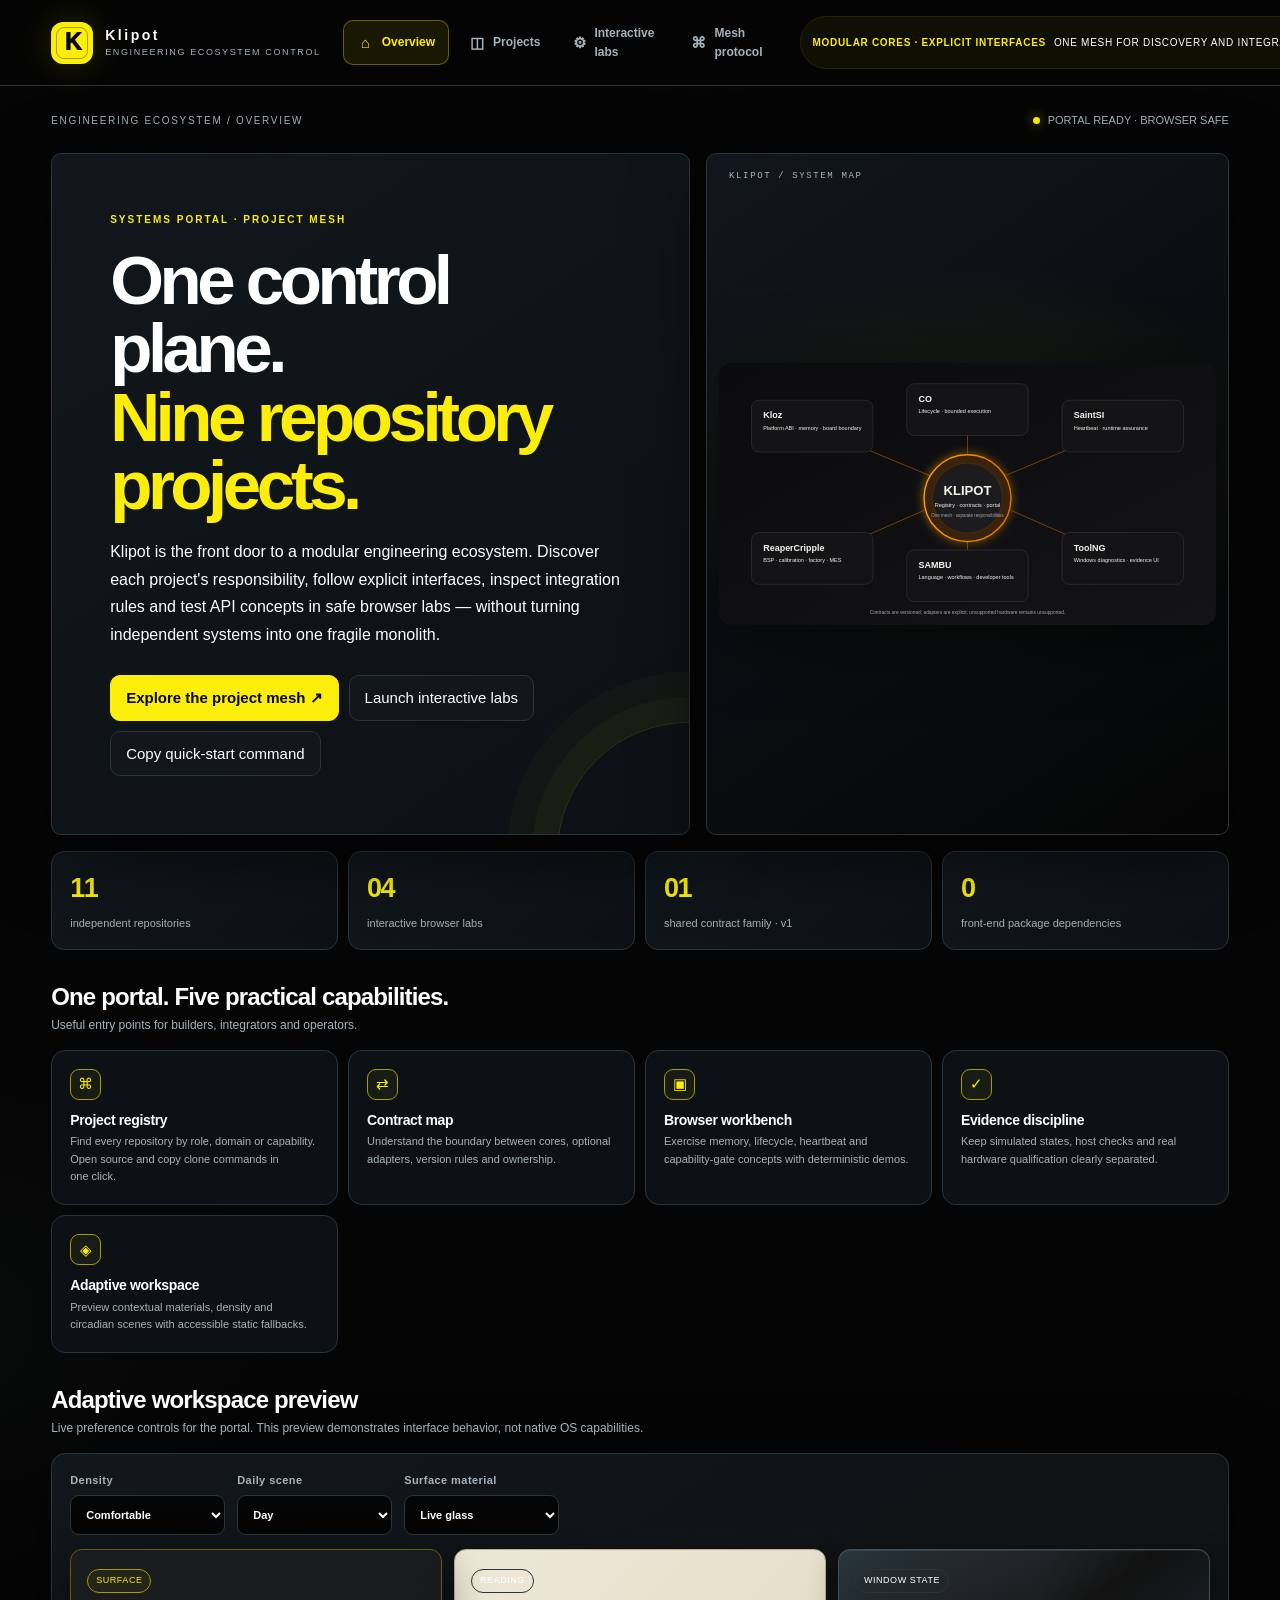
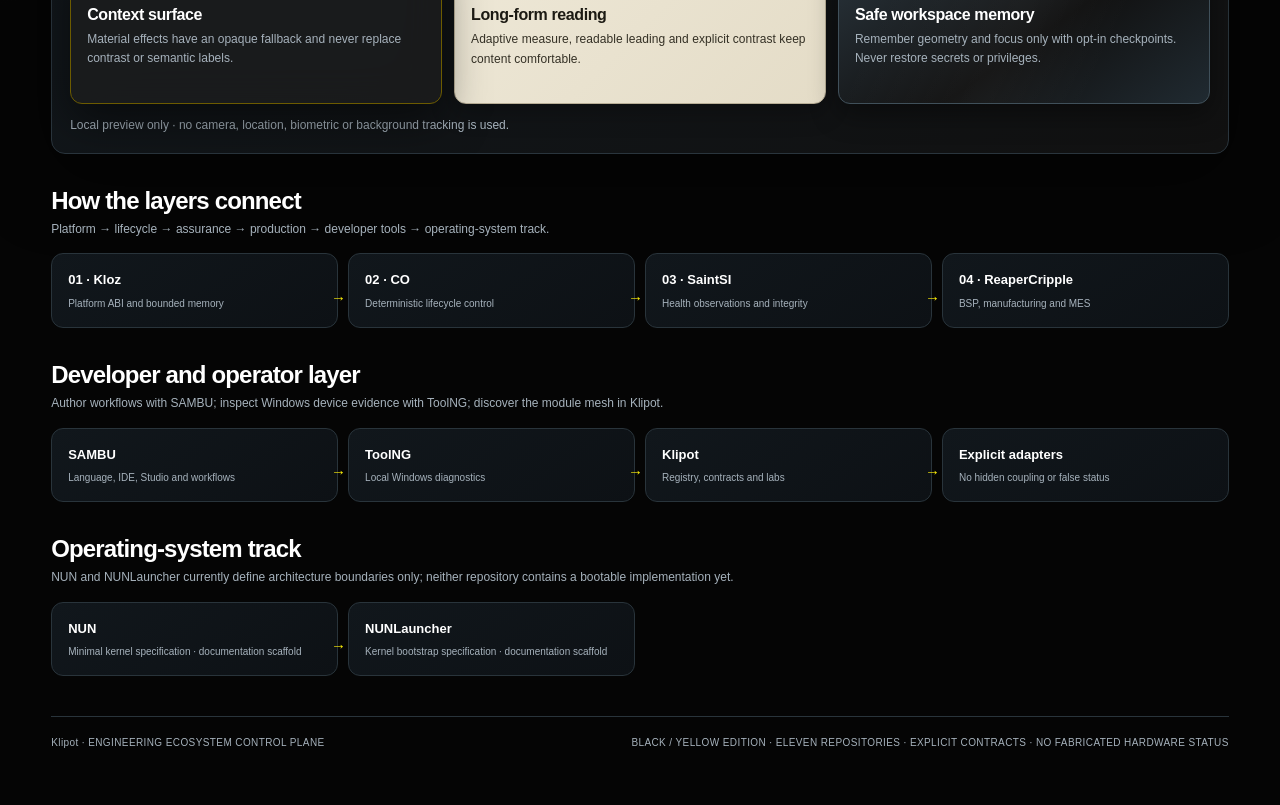
==== commit 2b86b5ff: "Apply NEON SYNDICATE cyber-noir theme to Klipot portal" ====
--- a/index.html
+++ b/index.html
@@ -2,7 +2,7 @@
 <html lang="en">
 <head>
 <meta charset="utf-8"><meta name="viewport" content="width=device-width,initial-scale=1">
-<meta name="theme-color" content="#0D0D0D">
+<meta name="theme-color" content="#050505">
 <meta name="description" content="Klipot is the black-and-yellow control portal for a modular engineering ecosystem: eleven repositories, shared contracts and interactive browser labs.">
 <meta name="color-scheme" content="dark">
 <link rel="stylesheet" href="assets/duck-ui/duck-ui.css">
@@ -15,81 +15,81 @@
 <title>Klipot — Ecosystem Integration & Control Plane</title>
 <style>
 
-:root{color-scheme:dark;--bg:#0D0D0D;--surface:#1A1A1A;--surface2:#141414;--stroke:#262626;--ink:#E6E6E6;--muted:#999999;--accent:#FFD600;--accent-soft:#BFA100;--accent-dim:#332B00;--red:#FF4444;--green:#4CAF50;--radius:10px;font:15px/1.55 Inter,ui-sans-serif,system-ui,-apple-system,"Segoe UI",sans-serif}
+:root{color-scheme:dark;--bg:#050505;--surface:#11171C;--surface2:#0D1115;--stroke:#29343B;--ink:#FFFFFF;--muted:#A6B2BC;--accent:#FCEE0A;--accent-soft:#A69B00;--accent-dim:#252400;--red:#FF003C;--green:#4CAF50;--radius:10px;font:15px/1.55 Inter,ui-sans-serif,system-ui,-apple-system,"Segoe UI",sans-serif}
 *{box-sizing:border-box}
 html{scroll-behavior:smooth}
-body{margin:0;min-height:100vh;color:var(--ink);background:radial-gradient(950px 580px at 84% -12%,#332B002b 0%,transparent 65%),radial-gradient(720px 460px at -10% 55%,#26262618 0%,transparent 65%),var(--bg)}
-body:before{content:"";position:fixed;inset:0;pointer-events:none;z-index:-1;opacity:.16;background-image:linear-gradient(#BFA10012 1px,transparent 1px),linear-gradient(90deg,#BFA10012 1px,transparent 1px);background-size:48px 48px;mask-image:linear-gradient(to bottom,black,transparent 80%)}
+body{margin:0;min-height:100vh;color:var(--ink);background:radial-gradient(950px 580px at 84% -12%,#2524002b 0%,transparent 65%),radial-gradient(720px 460px at -10% 55%,#29343B18 0%,transparent 65%),var(--bg)}
+body:before{content:"";position:fixed;inset:0;pointer-events:none;z-index:-1;opacity:.16;background-image:linear-gradient(#A69B0012 1px,transparent 1px),linear-gradient(90deg,#A69B0012 1px,transparent 1px);background-size:48px 48px;mask-image:linear-gradient(to bottom,black,transparent 80%)}
 button,input,select{font:inherit}
 button{cursor:pointer}
 a{color:inherit;text-decoration:none}
 .app{display:block;min-height:100vh}
-.rail{position:sticky;top:0;z-index:30;width:100%;height:auto;padding:13px clamp(18px,4vw,58px);background:#0D0D0DeF;border-bottom:1px solid var(--stroke);backdrop-filter:blur(18px);display:flex;align-items:center;justify-content:space-between;gap:22px}
+.rail{position:sticky;top:0;z-index:30;width:100%;height:auto;padding:13px clamp(18px,4vw,58px);background:#050505eF;border-bottom:1px solid var(--stroke);backdrop-filter:blur(18px);display:flex;align-items:center;justify-content:space-between;gap:22px}
 .brand{display:flex;align-items:center;gap:12px;min-width:max-content;padding:2px 0}
-.sigil{display:grid;place-items:center;width:42px;height:42px;border-radius:12px;background:var(--accent);color:#0D0D0D;font-size:23px;font-weight:950;letter-spacing:-.08em;box-shadow:0 0 34px #FFD6002c;position:relative;overflow:hidden}
-.sigil:after{content:"";position:absolute;inset:5px;border:1px solid #0D0D0D55;border-radius:8px}
+.sigil{display:grid;place-items:center;width:42px;height:42px;border-radius:12px;background:var(--accent);color:#050505;font-size:23px;font-weight:950;letter-spacing:-.08em;box-shadow:0 0 34px #FCEE0A2c;position:relative;overflow:hidden}
+.sigil:after{content:"";position:absolute;inset:5px;border:1px solid #05050555;border-radius:8px}
 .brand strong{display:block;letter-spacing:.18em;font-size:14px}
 .brand small{display:block;color:var(--muted);font-size:9px;letter-spacing:.18em;text-transform:uppercase}
 .nav{display:flex;align-items:center;justify-content:center;gap:5px}
 .nav button{display:flex;align-items:center;gap:8px;border:1px solid transparent;border-radius:10px;background:transparent;color:var(--muted);text-align:left;padding:10px 13px;font-size:12px;font-weight:650;transition:background .18s,border-color .18s,color .18s,transform .18s}
-.nav button:hover{background:#FFD6000d;border-color:#FFD60030;color:var(--ink);transform:translateY(-1px)}
-.nav button[aria-current=page]{background:#FFD60016;border-color:#FFD60055;color:var(--accent)}
+.nav button:hover{background:#FCEE0A0d;border-color:#FCEE0A30;color:var(--ink);transform:translateY(-1px)}
+.nav button[aria-current=page]{background:#FCEE0A16;border-color:#FCEE0A55;color:var(--accent)}
 .nav .ico{width:17px;text-align:center;font-size:15px}
-.rail-note{display:flex;align-items:center;gap:8px;min-width:max-content;padding:8px 11px;border:1px solid #332B00;border-radius:999px;background:#FFD6000b;color:#E6E6E6;font-size:10px;letter-spacing:.07em;text-transform:uppercase}
+.rail-note{display:flex;align-items:center;gap:8px;min-width:max-content;padding:8px 11px;border:1px solid #252400;border-radius:999px;background:#FCEE0A0b;color:#FFFFFF;font-size:10px;letter-spacing:.07em;text-transform:uppercase}
 .rail-note b{color:var(--accent);font-size:10px}
 .content{min-width:0;padding:26px clamp(18px,4vw,58px) 54px;max-width:1540px;width:100%;margin:0 auto}
 .topbar{display:flex;justify-content:space-between;align-items:center;gap:16px;margin-bottom:24px}
-.crumb{font-size:10px;color:#999999;letter-spacing:.17em;text-transform:uppercase}
+.crumb{font-size:10px;color:#A6B2BC;letter-spacing:.17em;text-transform:uppercase}
 .status{display:flex;gap:8px;align-items:center;color:var(--muted);font-size:11px}
-.dot{width:7px;height:7px;border-radius:99px;background:var(--accent);box-shadow:0 0 12px #FFD60099}
+.dot{width:7px;height:7px;border-radius:99px;background:var(--accent);box-shadow:0 0 12px #FCEE0A99}
 .view{animation:enter .32s ease both}
 .view[hidden]{display:none}
 @keyframes enter{from{opacity:0;transform:translateY(10px)}to{opacity:1;transform:none}}
 .hero{display:grid;grid-template-columns:1.1fr .9fr;gap:16px;align-items:stretch}
-.hero-copy,.hero-visual,.panel,.project,.lab{border:1px solid var(--stroke);border-radius:var(--radius);background:linear-gradient(145deg,#1A1A1A,#141414);box-shadow:0 22px 70px #0008}
+.hero-copy,.hero-visual,.panel,.project,.lab{border:1px solid var(--stroke);border-radius:var(--radius);background:linear-gradient(145deg,#11171C,#0D1115);box-shadow:0 22px 70px #0008}
 .hero-copy{padding:clamp(26px,4.6vw,58px);position:relative;overflow:hidden}
-.hero-copy:after{content:"";position:absolute;width:260px;height:260px;right:-130px;bottom:-150px;border:1px solid #FFD60024;border-radius:50%;box-shadow:0 0 0 25px #FFD60008,0 0 0 50px #FFD60005;pointer-events:none}
+.hero-copy:after{content:"";position:absolute;width:260px;height:260px;right:-130px;bottom:-150px;border:1px solid #FCEE0A24;border-radius:50%;box-shadow:0 0 0 25px #FCEE0A08,0 0 0 50px #FCEE0A05;pointer-events:none}
 .eyebrow{color:var(--accent);font-size:10px;font-weight:850;text-transform:uppercase;letter-spacing:.2em}
 .hero h1{font-size:clamp(40px,5.4vw,72px);line-height:.99;letter-spacing:-.065em;margin:18px 0 19px;max-width:850px}
 .hero h1 span{color:var(--accent)}
-.lead{color:#E6E6E6;max-width:690px;font-size:16px;line-height:1.72}
+.lead{color:#FFFFFF;max-width:690px;font-size:16px;line-height:1.72}
 .actions{display:flex;gap:10px;flex-wrap:wrap;margin-top:27px}
-.btn{display:inline-flex;align-items:center;justify-content:center;gap:8px;border:1px solid #262626;border-radius:10px;padding:10px 15px;color:var(--ink);background:#1A1A1A;transition:transform .16s,background .16s,border-color .16s,box-shadow .16s;min-height:42px}
-.btn:hover{transform:translateY(-2px);background:#262626;border-color:#BFA100;box-shadow:0 9px 26px #0007}
+.btn{display:inline-flex;align-items:center;justify-content:center;gap:8px;border:1px solid #29343B;border-radius:10px;padding:10px 15px;color:var(--ink);background:#11171C;transition:transform .16s,background .16s,border-color .16s,box-shadow .16s;min-height:42px}
+.btn:hover{transform:translateY(-2px);background:#29343B;border-color:#A69B00;box-shadow:0 9px 26px #0007}
 .btn:active{transform:translateY(1px) scale(.985)}
-.btn.primary{color:#0D0D0D;background:var(--accent);border-color:var(--accent);font-weight:850}
-.btn.primary:hover{background:var(--accent-soft);border-color:var(--accent-soft);box-shadow:0 8px 28px #FFD6002a}
+.btn.primary{color:#050505;background:var(--accent);border-color:var(--accent);font-weight:850}
+.btn.primary:hover{background:var(--accent-soft);border-color:var(--accent-soft);box-shadow:0 8px 28px #FCEE0A2a}
 .btn.small{padding:7px 10px;min-height:34px;font-size:11px}
 .btn:disabled{opacity:.38;cursor:not-allowed;transform:none;box-shadow:none}
-.hero-visual{padding:12px;display:grid;place-items:center;overflow:hidden;position:relative;background:radial-gradient(500px 270px at 50% 45%,#FFD60012,transparent 72%),linear-gradient(145deg,#1A1A1A,#0D0D0D)}
-.hero-visual:before{content:"KLIPOT / SYSTEM MAP";position:absolute;left:22px;top:18px;color:#999999;font:9px/1 ui-monospace,monospace;letter-spacing:.18em}
+.hero-visual{padding:12px;display:grid;place-items:center;overflow:hidden;position:relative;background:radial-gradient(500px 270px at 50% 45%,#FCEE0A12,transparent 72%),linear-gradient(145deg,#11171C,#050505)}
+.hero-visual:before{content:"KLIPOT / SYSTEM MAP";position:absolute;left:22px;top:18px;color:#A6B2BC;font:9px/1 ui-monospace,monospace;letter-spacing:.18em}
 .hero-visual img{width:100%;height:auto;display:block;filter:drop-shadow(0 12px 35px #0008)}
 .metrics{display:grid;grid-template-columns:repeat(4,1fr);gap:10px;margin:16px 0 30px}
-.metric{padding:16px 18px;border:1px solid var(--stroke);border-radius:13px;background:linear-gradient(140deg,#1A1A1A,#141414)}
+.metric{padding:16px 18px;border:1px solid var(--stroke);border-radius:13px;background:linear-gradient(140deg,#11171C,#0D1115)}
 .metric strong{font-size:27px;display:block;letter-spacing:-.055em;color:var(--accent)}
 .metric small{color:var(--muted);font-size:11px}
 .section-head{display:flex;justify-content:space-between;align-items:end;gap:15px;margin:34px 0 15px}
 .section-head h2{margin:0;font-size:24px;letter-spacing:-.035em}
 .section-head p{margin:5px 0 0;color:var(--muted);font-size:12px}
 .feature-grid{display:grid;grid-template-columns:repeat(4,minmax(0,1fr));gap:10px;margin:15px 0 26px}
-.feature-card{padding:18px;border:1px solid var(--stroke);border-radius:14px;background:#141414}
-.feature-icon{width:31px;height:31px;display:grid;place-items:center;border:1px solid #BFA100;border-radius:9px;color:var(--accent);font-size:15px;background:#FFD6000d}
+.feature-card{padding:18px;border:1px solid var(--stroke);border-radius:14px;background:#0D1115}
+.feature-icon{width:31px;height:31px;display:grid;place-items:center;border:1px solid #A69B00;border-radius:9px;color:var(--accent);font-size:15px;background:#FCEE0A0d}
 .feature-card h3{font-size:14px;margin:13px 0 5px}
 .feature-card p{margin:0;color:var(--muted);font-size:11px;line-height:1.6}
 .toolbar{display:flex;gap:8px;flex-wrap:wrap}
-.field{background:#0D0D0D;border:1px solid #262626;border-radius:9px;padding:9px 11px;color:var(--ink);min-width:170px}
+.field{background:#050505;border:1px solid #29343B;border-radius:9px;padding:9px 11px;color:var(--ink);min-width:170px}
 .field:focus{border-color:var(--accent)}
 .grid{display:grid;grid-template-columns:repeat(3,minmax(0,1fr));gap:12px}
-.project{padding:18px;background:linear-gradient(145deg,#1A1A1A,#141414);transition:transform .2s,border-color .2s,box-shadow .2s}
-.project:hover{transform:translateY(-3px);border-color:#BFA100;box-shadow:0 20px 48px #0008}
+.project{padding:18px;background:linear-gradient(145deg,#11171C,#0D1115);transition:transform .2s,border-color .2s,box-shadow .2s}
+.project:hover{transform:translateY(-3px);border-color:#A69B00;box-shadow:0 20px 48px #0008}
 .project-top{display:flex;justify-content:space-between;align-items:center;gap:8px;flex-wrap:wrap}
 .project h3{font-size:20px;margin:12px 0 5px;letter-spacing:-.035em}
 .project p{color:var(--muted);font-size:12px;min-height:58px;margin:0}
-.tag{display:inline-flex;padding:4px 8px;border:1px solid #262626;border-radius:999px;color:#E6E6E6;font-size:9px;letter-spacing:.06em;text-transform:uppercase}
-.tag.mint{border-color:#BFA100;color:var(--accent);background:#FFD6000b}
+.tag{display:inline-flex;padding:4px 8px;border:1px solid #29343B;border-radius:999px;color:#FFFFFF;font-size:9px;letter-spacing:.06em;text-transform:uppercase}
+.tag.mint{border-color:#A69B00;color:var(--accent);background:#FCEE0A0b}
 .project-actions{display:flex;gap:7px;flex-wrap:wrap;margin-top:15px}
 .flow{display:grid;grid-template-columns:repeat(4,minmax(0,1fr));gap:10px}
-.node{padding:16px;border:1px solid var(--stroke);border-radius:12px;background:linear-gradient(145deg,#1A1A1A,#141414);position:relative}
+.node{padding:16px;border:1px solid var(--stroke);border-radius:12px;background:linear-gradient(145deg,#11171C,#0D1115);position:relative}
 .node strong{display:block;font-size:13px}
 .node small{display:block;color:var(--muted);font-size:10px;margin-top:5px}
 .node:after{content:"→";position:absolute;right:-9px;top:43%;color:var(--accent);z-index:2;font-size:15px}
@@ -98,24 +98,24 @@
 .panel h3{margin:0 0 8px}
 .panel p{color:var(--muted);font-size:12px}
 .labs-grid{display:grid;grid-template-columns:repeat(2,minmax(0,1fr));gap:13px}
-.lab{padding:20px;background:linear-gradient(145deg,#1A1A1A,#141414)}
+.lab{padding:20px;background:linear-gradient(145deg,#11171C,#0D1115)}
 .lab h3{margin:0 0 5px}
 .lab .sub{font-size:11px;color:var(--muted);margin:0 0 14px}
 .lab-controls{display:flex;gap:8px;align-items:end;flex-wrap:wrap}
 .lab-controls label{display:grid;gap:5px;color:var(--muted);font-size:10px}
 .lab-controls input{width:100px}
 .lab-controls input[type=checkbox]{width:auto;accent-color:var(--accent)}
-.readout{margin-top:14px;padding:12px;border-radius:10px;background:#0D0D0D;border:1px solid #262626;font:11px/1.65 ui-monospace,SFMono-Regular,Consolas,monospace;color:#E6E6E6;min-height:48px;white-space:pre-wrap}
+.readout{margin-top:14px;padding:12px;border-radius:10px;background:#050505;border:1px solid #29343B;font:11px/1.65 ui-monospace,SFMono-Regular,Consolas,monospace;color:#FFFFFF;min-height:48px;white-space:pre-wrap}
 .readout .ok{color:var(--green)}
 .readout .warn{color:var(--accent)}
 .readout .bad{color:var(--red)}
-.progress{height:7px;border-radius:99px;background:#262626;overflow:hidden;margin-top:9px}
-.progress span{display:block;height:100%;width:0;background:linear-gradient(90deg,var(--accent),#BFA100);transition:width .22s}
+.progress{height:7px;border-radius:99px;background:#29343B;overflow:hidden;margin-top:9px}
+.progress span{display:block;height:100%;width:0;background:linear-gradient(90deg,var(--accent),#A69B00);transition:width .22s}
 .protocol{display:grid;grid-template-columns:1fr 1fr;gap:11px}
 .protocol .panel{box-shadow:none}
 .protocol ul{padding-left:18px;color:var(--muted);font-size:12px}
-.note{border-left:3px solid var(--accent);padding:10px 14px;background:#FFD6000b;color:#E6E6E6;border-radius:0 9px 9px 0;font-size:11px;margin:14px 0}
-.toast{position:fixed;right:22px;bottom:22px;padding:12px 16px;border:1px solid #BFA100;border-radius:10px;background:#1A1A1A;box-shadow:0 14px 40px #0009;color:var(--ink);opacity:0;transform:translateY(12px);pointer-events:none;transition:.22s;z-index:50;font-size:12px}
+.note{border-left:3px solid var(--accent);padding:10px 14px;background:#FCEE0A0b;color:#FFFFFF;border-radius:0 9px 9px 0;font-size:11px;margin:14px 0}
+.toast{position:fixed;right:22px;bottom:22px;padding:12px 16px;border:1px solid #A69B00;border-radius:10px;background:#11171C;box-shadow:0 14px 40px #0009;color:var(--ink);opacity:0;transform:translateY(12px);pointer-events:none;transition:.22s;z-index:50;font-size:12px}
 .toast.show{opacity:1;transform:none}
 .footer{margin-top:40px;padding-top:18px;border-top:1px solid var(--stroke);display:flex;justify-content:space-between;gap:12px;color:var(--muted);font-size:10px;letter-spacing:.04em}
 button:focus-visible,a:focus-visible,input:focus-visible,select:focus-visible{outline:2px solid var(--accent);outline-offset:3px}
@@ -124,17 +124,17 @@
 @media(max-width:420px){.feature-grid{grid-template-columns:1fr}.actions .btn{flex:1 1 auto}.status{display:none}}
 @media(prefers-reduced-motion:reduce){*,*::before,*::after{scroll-behavior:auto!important;animation-duration:.01ms!important;animation-iteration-count:1!important;transition-duration:.01ms!important}}
 
-.workspace-demo{padding:18px;margin:16px 0 30px;background:linear-gradient(145deg,#171717,#111);border:1px solid #303030;border-radius:14px}
+.workspace-demo{padding:18px;margin:16px 0 30px;background:linear-gradient(145deg,#11171C,#111);border:1px solid #2A353D;border-radius:14px}
 .workspace-controls{display:flex;gap:12px;flex-wrap:wrap;margin-bottom:14px}
 .workspace-controls label{display:grid;gap:6px;color:var(--muted);font-size:11px;font-weight:700;letter-spacing:.04em}
 .workspace-controls .field{min-width:155px}
 .workspace-samples{display:grid;grid-template-columns:repeat(3,minmax(0,1fr));gap:12px}
-.workspace-sample{min-width:0;min-height:155px;padding:16px;border:1px solid #303030;border-radius:12px;background:#171717;transition:transform .18s,border-color .18s,box-shadow .18s}
+.workspace-sample{min-width:0;min-height:155px;padding:16px;border:1px solid #2A353D;border-radius:12px;background:#11171C;transition:transform .18s,border-color .18s,box-shadow .18s}
 .workspace-sample:hover{transform:translateY(-2px);border-color:#6C5B00}
 .workspace-sample h3{font-size:16px;margin:13px 0 6px}
-.workspace-sample p{font-size:12px;color:#A3A3A3;margin:0}
+.workspace-sample p{font-size:12px;color:#A6B2BC;margin:0}
 .workspace-sample.duck-glass{background:rgb(29 29 29 / 76%);border-color:#6C5B00;backdrop-filter:blur(18px) saturate(135%)}
-.workspace-sample.duck-metal{background:linear-gradient(145deg,#303030,#111 55%,#242424);border-color:#484848;box-shadow:inset 0 1px #ffffff17,0 10px 28px #0006}
+.workspace-sample.duck-metal{background:linear-gradient(145deg,#2A353D,#111 55%,#202A31);border-color:#40505A;box-shadow:inset 0 1px #ffffff17,0 10px 28px #0006}
 .workspace-sample.duck-paper{background:linear-gradient(135deg,#eee8d7,#e4dcc7);border-color:#b8ae96;color:#1c1a13}
 .workspace-sample.duck-paper p{color:#343025}
 .workspace-caption{margin:12px 0 0;color:var(--muted);font-size:11px}
@@ -149,6 +149,7 @@
 @media(prefers-reduced-motion:reduce){.workspace-sample{transition:none;transform:none}}
 
 </style>
+<link rel="stylesheet" href="assets/neon-syndicate/theme.css">
 </head>
 <body>
 <div class="app">
--- a/assets/duck-ui/duck-ui.css
+++ b/assets/duck-ui/duck-ui.css
@@ -392,3 +392,73 @@
   .duck-edge-panel { transition: none; }
   .duck-spatial-canvas, .duck-spatial-layer { perspective: none; transform: none; }
 }
+
+
+/* Duck System 3.0 — palette, motion primitives and transition profiles. */
+:root {
+  --duck-palette-yellow: #FFD600;
+  --duck-palette-black: #0D0D0D;
+  --duck-palette-red: #FF6262;
+  --duck-palette-cyan: #42C7E8;
+  --duck-palette-gray: #808080;
+  --duck-palette-white: #F2F2F2;
+  --duck-shade-yellow-hover: #FFE34D;
+  --duck-shade-yellow-pressed: #BFA100;
+  --duck-shade-yellow-selected: #332B00;
+  --duck-shade-black-elevated: #101010;
+  --duck-shade-graphite: #171717;
+  --duck-shade-graphite-raised: #1D1D1D;
+  --duck-shade-graphite-hover: #242424;
+  --duck-shade-graphite-pressed: #2B2B2B;
+  --duck-shade-gray-border: #303030;
+  --duck-shade-gray-strong: #484848;
+  --duck-shade-gray-muted: #A3A3A3;
+  --duck-shade-white-secondary: #C4C4C4;
+  --duck-shade-red-surface: #351717;
+  --duck-shade-cyan-surface: #10232B;
+  --duck-info: var(--duck-palette-cyan);
+  --duck-info-surface: var(--duck-shade-cyan-surface);
+  --duck-motion-page: 200ms;
+  --duck-motion-modal: 200ms;
+  --duck-motion-tabs: 180ms;
+  --duck-motion-toast: 180ms;
+  --duck-motion-accordion: 220ms;
+}
+@keyframes duck-fade-in { from { opacity: 0; } to { opacity: 1; } }
+@keyframes duck-rise-in { from { opacity: 0; transform: translateY(10px); } to { opacity: 1; transform: translateY(0); } }
+@keyframes duck-scale-in { from { opacity: 0; transform: scale(.96); } to { opacity: 1; transform: scale(1); } }
+@keyframes duck-slide-inline { from { opacity: 0; transform: translateX(12px); } to { opacity: 1; transform: translateX(0); } }
+@keyframes duck-pulse { 0%, 100% { opacity: .62; transform: scale(.96); } 50% { opacity: 1; transform: scale(1); } }
+@keyframes duck-spin { to { transform: rotate(360deg); } }
+@keyframes duck-shimmer { from { background-position: 120% 0; } to { background-position: -120% 0; } }
+@keyframes duck-shake { 0%, 100% { transform: translateX(0); } 20%, 60% { transform: translateX(-4px); } 40%, 80% { transform: translateX(4px); } }
+@keyframes duck-highlight { 0% { background-color: rgb(255 214 0 / 18%); } 100% { background-color: transparent; } }
+@keyframes duck-progress { from { transform: translateX(-120%); } to { transform: translateX(320%); } }
+.duck-animate-fade-in { animation: duck-fade-in 160ms ease-out both; }
+.duck-animate-rise-in { animation: duck-rise-in 200ms cubic-bezier(.2,.8,.2,1) both; }
+.duck-animate-scale-in { animation: duck-scale-in 180ms cubic-bezier(.16,1,.3,1) both; }
+.duck-animate-slide-inline { animation: duck-slide-inline 200ms cubic-bezier(.2,.8,.2,1) both; }
+.duck-animate-pulse { animation: duck-pulse 1100ms ease-in-out infinite; }
+.duck-animate-spin { animation: duck-spin 800ms linear infinite; }
+.duck-animate-shimmer { background-image: linear-gradient(100deg, transparent 20%, rgb(255 255 255 / 7%) 45%, transparent 70%); background-size: 220% 100%; animation: duck-shimmer 1400ms linear infinite; }
+.duck-animate-shake { animation: duck-shake 320ms cubic-bezier(.36,.07,.19,.97) both; }
+.duck-animate-highlight { animation: duck-highlight 700ms ease-out both; }
+.duck-animate-progress { animation: duck-progress 1500ms cubic-bezier(.65,.05,.36,1) infinite; }
+.duck-transition-page { transition: opacity 200ms cubic-bezier(.2,.8,.2,1), transform 200ms cubic-bezier(.2,.8,.2,1); }
+.duck-transition-page-exit { transition: opacity 140ms ease-in, transform 140ms ease-in; }
+.duck-transition-modal { transition: opacity 200ms cubic-bezier(.16,1,.3,1), transform 200ms cubic-bezier(.16,1,.3,1); }
+.duck-transition-tabs { transition: transform 180ms ease-out, background-color 180ms ease-out; }
+.duck-transition-tab-content { transition: opacity 160ms ease-out, transform 160ms ease-out; }
+.duck-transition-toast { transition: opacity 180ms cubic-bezier(.2,.8,.2,1), transform 180ms cubic-bezier(.2,.8,.2,1); }
+.duck-transition-accordion { transition: grid-template-rows 220ms ease-in-out, opacity 220ms ease-in-out; }
+.duck-transition-interactive { transition: background-color 140ms ease-out, border-color 140ms ease-out, color 140ms ease-out, box-shadow 140ms ease-out, transform 140ms ease-out; }
+.duck-transition-layout { transition: width 220ms cubic-bezier(.2,.8,.2,1), height 220ms cubic-bezier(.2,.8,.2,1), gap 220ms cubic-bezier(.2,.8,.2,1), grid-template-columns 220ms cubic-bezier(.2,.8,.2,1); }
+.duck-transition-overlay { transition: opacity 160ms ease-out; }
+@media (prefers-reduced-motion: reduce) {
+  .duck-animate-fade-in, .duck-animate-rise-in, .duck-animate-scale-in, .duck-animate-slide-inline,
+  .duck-animate-pulse, .duck-animate-spin, .duck-animate-shimmer, .duck-animate-shake,
+  .duck-animate-highlight, .duck-animate-progress { animation: none !important; }
+  .duck-transition-page, .duck-transition-page-exit, .duck-transition-modal, .duck-transition-tabs,
+  .duck-transition-tab-content, .duck-transition-toast, .duck-transition-accordion,
+  .duck-transition-interactive, .duck-transition-layout, .duck-transition-overlay { transition: none !important; }
+}
--- a/assets/neon-syndicate/theme.css
+++ b/assets/neon-syndicate/theme.css
@@ -0,0 +1,10 @@
+/* NEON SYNDICATE — cyber-noir portal theme */
+:root{color-scheme:dark;--ns-void:#050505;--ns-surface:#0D1115;--ns-raised:#11171C;--ns-panel:#172027;--ns-border:#2A353D;--ns-yellow:#FCEE0A;--ns-cyan:#00F0FF;--ns-red:#FF003C;--ns-white:#FFFFFF;--ns-muted:#A6B2BC;--ns-motion:180ms;--ns-cut:polygon(0 0,calc(100% - 16px) 0,100% 16px,100% 100%,16px 100%,0 calc(100% - 16px));font-family:Rajdhani,"Arial Narrow",sans-serif}
+body{background-color:var(--ns-void);color:var(--ns-white)}a{color:var(--ns-cyan);text-underline-offset:3px}
+.ns-eyebrow,.ns-code,.ns-meta{font-family:"Roboto Mono","Share Tech Mono",monospace;letter-spacing:.08em;color:var(--ns-cyan)}
+.ns-panel,.ns-card{background:linear-gradient(145deg,#151C22,#0D1115);border:1px solid var(--ns-border);clip-path:var(--ns-cut)}
+.ns-button{border:1px solid var(--ns-border);background:var(--ns-raised);color:var(--ns-white);transition:transform var(--ns-motion),border-color var(--ns-motion),box-shadow var(--ns-motion)}
+.ns-button:hover{border-color:var(--ns-cyan);box-shadow:0 0 28px #00F0FF22;transform:translateY(-1px)}
+.ns-button--primary{background:var(--ns-yellow);border-color:var(--ns-yellow);color:var(--ns-void);font-weight:800}
+:where(button,a,input,select,textarea,summary,[tabindex]):focus-visible{outline:2px solid var(--ns-cyan);outline-offset:3px}
+@media(prefers-reduced-motion:reduce){*,*::before,*::after{scroll-behavior:auto!important;animation-duration:.01ms!important;animation-iteration-count:1!important;transition-duration:.01ms!important}}
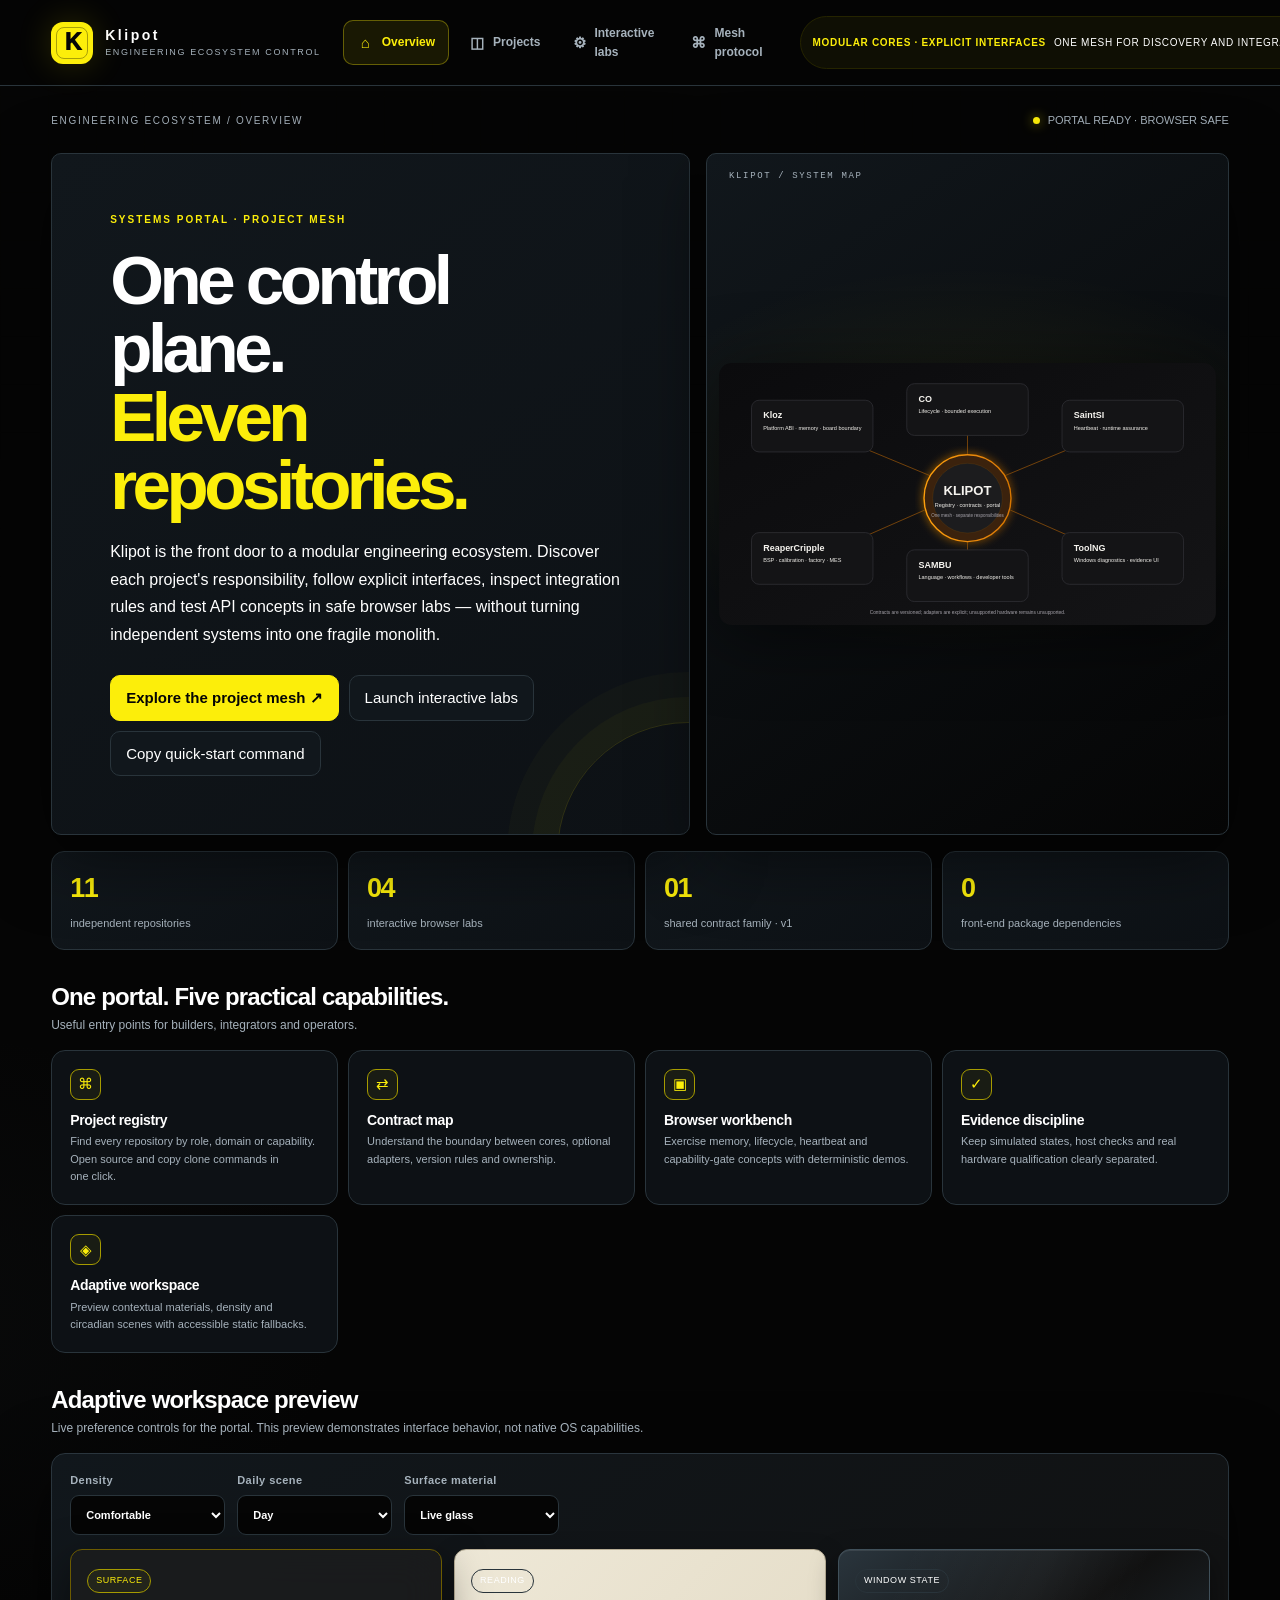
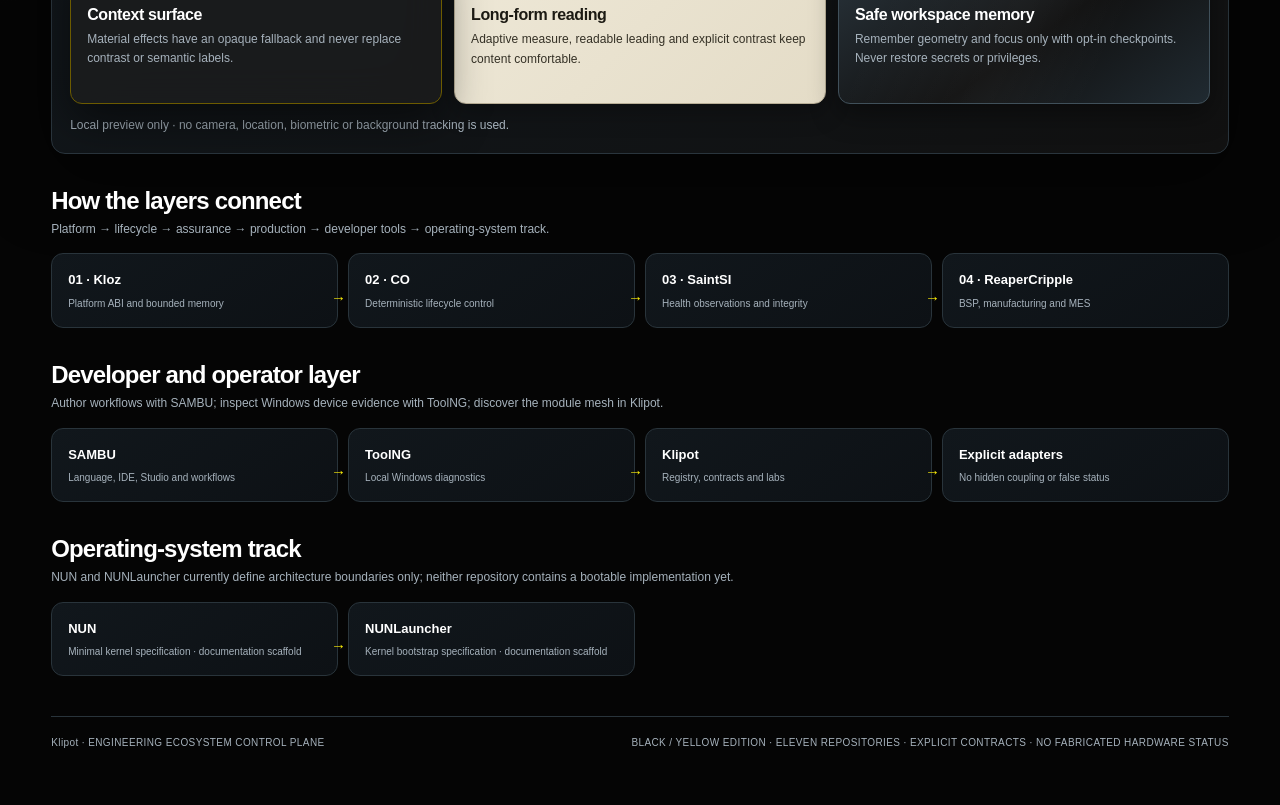
==== commit 92fb8fcc: "Merge branch 'main' into feat/multistage-engineering" ====
--- a/index.html
+++ b/index.html
@@ -118,6 +118,12 @@
 .toast{position:fixed;right:22px;bottom:22px;padding:12px 16px;border:1px solid #A69B00;border-radius:10px;background:#11171C;box-shadow:0 14px 40px #0009;color:var(--ink);opacity:0;transform:translateY(12px);pointer-events:none;transition:.22s;z-index:50;font-size:12px}
 .toast.show{opacity:1;transform:none}
 .footer{margin-top:40px;padding-top:18px;border-top:1px solid var(--stroke);display:flex;justify-content:space-between;gap:12px;color:var(--muted);font-size:10px;letter-spacing:.04em}
+.workspace-preferences{display:flex;align-items:center;gap:10px;flex-wrap:wrap;margin:12px 0 4px;padding:12px 14px;border:1px solid var(--stroke);border-radius:12px;background:#101010;font-size:11px;color:var(--muted)}
+.workspace-preferences label{display:flex;align-items:center;gap:7px}
+.workspace-preferences input{accent-color:var(--accent)}
+.workspace-preferences #workspace-status{flex:1 1 230px}
+.project-actions .favorite{border-color:#6C5B00;color:var(--accent)}
+.project-actions .favorite[aria-pressed=true]{background:#FCEE0A16}
 button:focus-visible,a:focus-visible,input:focus-visible,select:focus-visible{outline:2px solid var(--accent);outline-offset:3px}
 @media(max-width:1100px){.rail{flex-wrap:wrap;justify-content:center}.brand{margin-right:auto}.rail-note{display:none}.grid{grid-template-columns:repeat(2,minmax(0,1fr))}.hero{grid-template-columns:1fr}.hero-visual{max-height:340px}.hero-visual img{max-height:300px;object-fit:contain}.metrics{grid-template-columns:repeat(2,1fr)}.feature-grid{grid-template-columns:repeat(2,1fr)}}
 @media(max-width:700px){.rail{padding:9px 12px;gap:9px;justify-content:space-between}.brand{margin:0}.sigil{width:35px;height:35px}.brand strong{font-size:12px}.brand small{font-size:8px}.nav{width:100%;justify-content:flex-start;overflow:auto;gap:4px;padding-bottom:2px}.nav button{white-space:nowrap;padding:8px 10px;font-size:11px}.nav .ico{display:none}.content{padding:17px 13px 34px}.topbar{margin-bottom:15px}.status{font-size:9px}.crumb{font-size:9px}.hero h1{font-size:clamp(39px,12vw,58px)}.hero-copy{padding:25px 20px}.lead{font-size:14px}.hero-visual{min-height:180px}.metrics{gap:7px}.metric{padding:12px}.metric strong{font-size:23px}.grid,.labs-grid,.protocol{grid-template-columns:1fr}.feature-grid{grid-template-columns:1fr 1fr;gap:8px}.feature-card{padding:14px}.flow{grid-template-columns:repeat(2,1fr)}.node:nth-child(2):after{display:none}.project p{min-height:0}.footer{display:block}.footer span{display:block;margin-top:5px}}
@@ -168,7 +174,7 @@
 <section class="view" id="view-overview">
   <div class="hero"><div class="hero-copy">
 <div class="eyebrow">SYSTEMS PORTAL · PROJECT MESH</div>
-<h1>One control plane.<br><span>Nine repository projects.</span></h1>
+<h1>One control plane.<br><span>Eleven repositories.</span></h1>
 <p class="lead">Klipot is the front door to a modular engineering ecosystem. Discover each project's responsibility, follow explicit interfaces, inspect integration rules and test API concepts in safe browser labs — without turning independent systems into one fragile monolith.</p>
 <div class="actions">
 <button class="btn primary" data-go="projects">Explore the project mesh ↗</button>
@@ -215,6 +221,12 @@
 <section class="view" id="view-projects" hidden>
   <div class="section-head"><div><div class="eyebrow">Repository directory</div><h2>Eleven repositories</h2><p>Filter by domain, inspect the role, then jump straight into the source.</p></div></div>
   <div class="toolbar"><input class="field" id="search" type="search" placeholder="Search repositories…" aria-label="Search repositories"><select class="field" id="filter" aria-label="Filter repositories"><option value="all">All domains</option><option value="embedded">Embedded core</option><option value="hardware">Hardware / manufacturing</option><option value="developer">Developer tools</option><option value="control">Control plane</option><option value="system">Operating system / bootstrap</option></select></div>
+  <div class="workspace-preferences" aria-label="Local workspace preferences">
+    <label><input id="remember-workspace" type="checkbox"> Remember favourites on this device</label>
+    <button class="btn small" id="show-saved" type="button" aria-pressed="false">Show favourites only</button>
+    <button class="btn small" id="clear-saved" type="button">Clear favourites</button>
+    <span id="workspace-status" role="status" aria-live="polite">Session-only favourites · local storage is off</span>
+  </div>
   <div class="grid" id="project-grid" style="margin-top:14px"></div><div class="note">Repository maturity labels are curated snapshots, not live CI results. Follow each repository's own build and hardware-validation instructions.</div>
 </section>
 <section class="view" id="view-labs" hidden>
@@ -251,10 +263,55 @@
 const $=s=>document.querySelector(s),$$=s=>Array.from(document.querySelectorAll(s));
 function toast(msg){const t=$("#toast");t.textContent=msg;t.classList.add("show");clearTimeout(toast.timer);toast.timer=setTimeout(()=>t.classList.remove("show"),2200)}
 function go(name){$$(".view").forEach(v=>{v.hidden=v.id!=="view-"+name});$$(".nav button").forEach(b=>{if(b.dataset.view===name)b.setAttribute("aria-current","page");else b.removeAttribute("aria-current")});$("#crumb").textContent="ENGINEERING ECOSYSTEM / "+name.toUpperCase();location.hash=name}
-function projectMarkup(p){let guide=p.guide?'<a class="btn small" href="'+p.guide+'" target="_blank" rel="noopener">Integration spec ↗</a>':"";return '<article class="project"><div class="project-top"><span class="tag '+(p.accent==="mint"?"mint":"")+'">'+p.domain+'</span><span class="tag">'+p.maturity+'</span></div><h3>'+p.name+'</h3><p><b>'+p.role+'</b><br>'+p.desc+'</p><div class="project-actions"><a class="btn small primary" href="'+p.url+'" target="_blank" rel="noopener">Open repository ↗</a><button class="btn small" data-copy="'+p.clone+'">Copy clone URL</button>'+guide+'</div></article>'}
-function renderProjects(){const q=$("#search").value.toLowerCase(),f=$("#filter").value;const list=projects.filter(p=>(f==="all"||p.domain===f)&&[p.name,p.role,p.desc,p.maturity].join(" ").toLowerCase().includes(q));$("#project-grid").innerHTML=list.map(projectMarkup).join("")||'<div class="panel">No repositories match that filter.</div>'}
+const workspaceStorageKey="klipot.workspace.v1";
+let workspaceRemember=false,showSavedOnly=false;
+let savedProjects=new Set();
+function workspaceStatus(message){const node=$("#workspace-status");if(node)node.textContent=message}
+function persistWorkspace(){
+  if(!workspaceRemember)return;
+  try{localStorage.setItem(workspaceStorageKey,JSON.stringify([...savedProjects].sort()));workspaceStatus("Favourites are saved only in this browser.");}
+  catch{workspaceStatus("Local storage is unavailable; favourites remain session-only.");}
+}
+function projectMarkup(p){const saved=savedProjects.has(p.id);let guide=p.guide?'<a class="btn small" href="'+p.guide+'" target="_blank" rel="noopener">Integration spec ↗</a>':"";return '<article class="project"><div class="project-top"><span class="tag '+(p.accent==="mint"?"mint":"")+'">'+p.domain+'</span><span class="tag">'+p.maturity+'</span></div><h3>'+p.name+'</h3><p><b>'+p.role+'</b><br>'+p.desc+'</p><div class="project-actions"><button class="btn small favorite" type="button" data-fav="'+p.id+'" aria-pressed="'+saved+'" aria-label="'+(saved?"Remove "+p.name+" from":"Add "+p.name+" to")+' favourites">'+(saved?"★ Saved":"☆ Save")+'</button><a class="btn small primary" href="'+p.url+'" target="_blank" rel="noopener">Open repository ↗</a><button class="btn small" data-copy="'+p.clone+'">Copy clone URL</button>'+guide+'</div></article>'}
+function renderProjects(){const q=$("#search").value.toLowerCase(),f=$("#filter").value;const list=projects.filter(p=>(f==="all"||p.domain===f)&&(!showSavedOnly||savedProjects.has(p.id))&&[p.name,p.role,p.desc,p.maturity].join(" ").toLowerCase().includes(q));$("#project-grid").innerHTML=list.map(projectMarkup).join("")||'<div class="panel">No repositories match that filter.</div>'}
 $$(".nav button").forEach(b=>b.addEventListener("click",()=>go(b.dataset.view)));$$("[data-go]").forEach(b=>b.addEventListener("click",()=>go(b.dataset.go)));
-$("#search").addEventListener("input",renderProjects);$("#filter").addEventListener("change",renderProjects);document.addEventListener("click",async e=>{const b=e.target.closest("[data-copy]");if(!b)return;try{await navigator.clipboard.writeText(b.dataset.copy);toast(b.dataset.copy.startsWith("git clone")?"Quick-start command copied":"Clone URL copied")}catch{toast("Clipboard unavailable: "+b.dataset.copy)}});
+$("#search").addEventListener("input",renderProjects);$("#filter").addEventListener("change",renderProjects);
+$("#remember-workspace").addEventListener("change",e=>{
+  workspaceRemember=e.target.checked;
+  if(workspaceRemember){
+    try{
+      const stored=JSON.parse(localStorage.getItem(workspaceStorageKey)||"[]");
+      savedProjects=new Set(Array.isArray(stored)?stored.filter(id=>projects.some(p=>p.id===id)):[]);
+      workspaceStatus("Favourites loaded from this browser only.");
+    }catch{workspaceStatus("Could not read local preferences; using a session-only workspace.");}
+  }else{
+    savedProjects.clear();
+    try{localStorage.removeItem(workspaceStorageKey);workspaceStatus("Local preferences removed; session favourites cleared.");}
+    catch{workspaceStatus("Session favourites cleared; browser storage could not be accessed.");}
+  }
+  renderProjects();
+});
+$("#show-saved").addEventListener("click",e=>{
+  showSavedOnly=!showSavedOnly;
+  e.currentTarget.setAttribute("aria-pressed",String(showSavedOnly));
+  e.currentTarget.textContent=showSavedOnly?"Show all projects":"Show favourites only";
+  renderProjects();
+});
+$("#clear-saved").addEventListener("click",()=>{
+  savedProjects.clear();
+  if(workspaceRemember){try{localStorage.removeItem(workspaceStorageKey);}catch{}}
+  workspaceStatus("Favourites cleared.");
+  renderProjects();
+});
+document.addEventListener("click",e=>{
+  const button=e.target.closest("[data-fav]");
+  if(!button)return;
+  const id=button.dataset.fav;
+  if(savedProjects.has(id))savedProjects.delete(id);else savedProjects.add(id);
+  persistWorkspace();
+  renderProjects();
+});
+document.addEventListener("click",async e=>{const b=e.target.closest("[data-copy]");if(!b)return;try{await navigator.clipboard.writeText(b.dataset.copy);toast(b.dataset.copy.startsWith("git clone")?"Quick-start command copied":"Clone URL copied")}catch{toast("Clipboard unavailable: "+b.dataset.copy)}});
 const workspaceDemo=$("#workspace-demo");
 if(workspaceDemo){
   $("#workspace-density").addEventListener("change",e=>workspaceDemo.dataset.density=e.target.value);
--- a/assets/duck-ui/duck-ui.css
+++ b/assets/duck-ui/duck-ui.css
@@ -392,73 +392,3 @@
   .duck-edge-panel { transition: none; }
   .duck-spatial-canvas, .duck-spatial-layer { perspective: none; transform: none; }
 }
-
-
-/* Duck System 3.0 — palette, motion primitives and transition profiles. */
-:root {
-  --duck-palette-yellow: #FFD600;
-  --duck-palette-black: #0D0D0D;
-  --duck-palette-red: #FF6262;
-  --duck-palette-cyan: #42C7E8;
-  --duck-palette-gray: #808080;
-  --duck-palette-white: #F2F2F2;
-  --duck-shade-yellow-hover: #FFE34D;
-  --duck-shade-yellow-pressed: #BFA100;
-  --duck-shade-yellow-selected: #332B00;
-  --duck-shade-black-elevated: #101010;
-  --duck-shade-graphite: #171717;
-  --duck-shade-graphite-raised: #1D1D1D;
-  --duck-shade-graphite-hover: #242424;
-  --duck-shade-graphite-pressed: #2B2B2B;
-  --duck-shade-gray-border: #303030;
-  --duck-shade-gray-strong: #484848;
-  --duck-shade-gray-muted: #A3A3A3;
-  --duck-shade-white-secondary: #C4C4C4;
-  --duck-shade-red-surface: #351717;
-  --duck-shade-cyan-surface: #10232B;
-  --duck-info: var(--duck-palette-cyan);
-  --duck-info-surface: var(--duck-shade-cyan-surface);
-  --duck-motion-page: 200ms;
-  --duck-motion-modal: 200ms;
-  --duck-motion-tabs: 180ms;
-  --duck-motion-toast: 180ms;
-  --duck-motion-accordion: 220ms;
-}
-@keyframes duck-fade-in { from { opacity: 0; } to { opacity: 1; } }
-@keyframes duck-rise-in { from { opacity: 0; transform: translateY(10px); } to { opacity: 1; transform: translateY(0); } }
-@keyframes duck-scale-in { from { opacity: 0; transform: scale(.96); } to { opacity: 1; transform: scale(1); } }
-@keyframes duck-slide-inline { from { opacity: 0; transform: translateX(12px); } to { opacity: 1; transform: translateX(0); } }
-@keyframes duck-pulse { 0%, 100% { opacity: .62; transform: scale(.96); } 50% { opacity: 1; transform: scale(1); } }
-@keyframes duck-spin { to { transform: rotate(360deg); } }
-@keyframes duck-shimmer { from { background-position: 120% 0; } to { background-position: -120% 0; } }
-@keyframes duck-shake { 0%, 100% { transform: translateX(0); } 20%, 60% { transform: translateX(-4px); } 40%, 80% { transform: translateX(4px); } }
-@keyframes duck-highlight { 0% { background-color: rgb(255 214 0 / 18%); } 100% { background-color: transparent; } }
-@keyframes duck-progress { from { transform: translateX(-120%); } to { transform: translateX(320%); } }
-.duck-animate-fade-in { animation: duck-fade-in 160ms ease-out both; }
-.duck-animate-rise-in { animation: duck-rise-in 200ms cubic-bezier(.2,.8,.2,1) both; }
-.duck-animate-scale-in { animation: duck-scale-in 180ms cubic-bezier(.16,1,.3,1) both; }
-.duck-animate-slide-inline { animation: duck-slide-inline 200ms cubic-bezier(.2,.8,.2,1) both; }
-.duck-animate-pulse { animation: duck-pulse 1100ms ease-in-out infinite; }
-.duck-animate-spin { animation: duck-spin 800ms linear infinite; }
-.duck-animate-shimmer { background-image: linear-gradient(100deg, transparent 20%, rgb(255 255 255 / 7%) 45%, transparent 70%); background-size: 220% 100%; animation: duck-shimmer 1400ms linear infinite; }
-.duck-animate-shake { animation: duck-shake 320ms cubic-bezier(.36,.07,.19,.97) both; }
-.duck-animate-highlight { animation: duck-highlight 700ms ease-out both; }
-.duck-animate-progress { animation: duck-progress 1500ms cubic-bezier(.65,.05,.36,1) infinite; }
-.duck-transition-page { transition: opacity 200ms cubic-bezier(.2,.8,.2,1), transform 200ms cubic-bezier(.2,.8,.2,1); }
-.duck-transition-page-exit { transition: opacity 140ms ease-in, transform 140ms ease-in; }
-.duck-transition-modal { transition: opacity 200ms cubic-bezier(.16,1,.3,1), transform 200ms cubic-bezier(.16,1,.3,1); }
-.duck-transition-tabs { transition: transform 180ms ease-out, background-color 180ms ease-out; }
-.duck-transition-tab-content { transition: opacity 160ms ease-out, transform 160ms ease-out; }
-.duck-transition-toast { transition: opacity 180ms cubic-bezier(.2,.8,.2,1), transform 180ms cubic-bezier(.2,.8,.2,1); }
-.duck-transition-accordion { transition: grid-template-rows 220ms ease-in-out, opacity 220ms ease-in-out; }
-.duck-transition-interactive { transition: background-color 140ms ease-out, border-color 140ms ease-out, color 140ms ease-out, box-shadow 140ms ease-out, transform 140ms ease-out; }
-.duck-transition-layout { transition: width 220ms cubic-bezier(.2,.8,.2,1), height 220ms cubic-bezier(.2,.8,.2,1), gap 220ms cubic-bezier(.2,.8,.2,1), grid-template-columns 220ms cubic-bezier(.2,.8,.2,1); }
-.duck-transition-overlay { transition: opacity 160ms ease-out; }
-@media (prefers-reduced-motion: reduce) {
-  .duck-animate-fade-in, .duck-animate-rise-in, .duck-animate-scale-in, .duck-animate-slide-inline,
-  .duck-animate-pulse, .duck-animate-spin, .duck-animate-shimmer, .duck-animate-shake,
-  .duck-animate-highlight, .duck-animate-progress { animation: none !important; }
-  .duck-transition-page, .duck-transition-page-exit, .duck-transition-modal, .duck-transition-tabs,
-  .duck-transition-tab-content, .duck-transition-toast, .duck-transition-accordion,
-  .duck-transition-interactive, .duck-transition-layout, .duck-transition-overlay { transition: none !important; }
-}
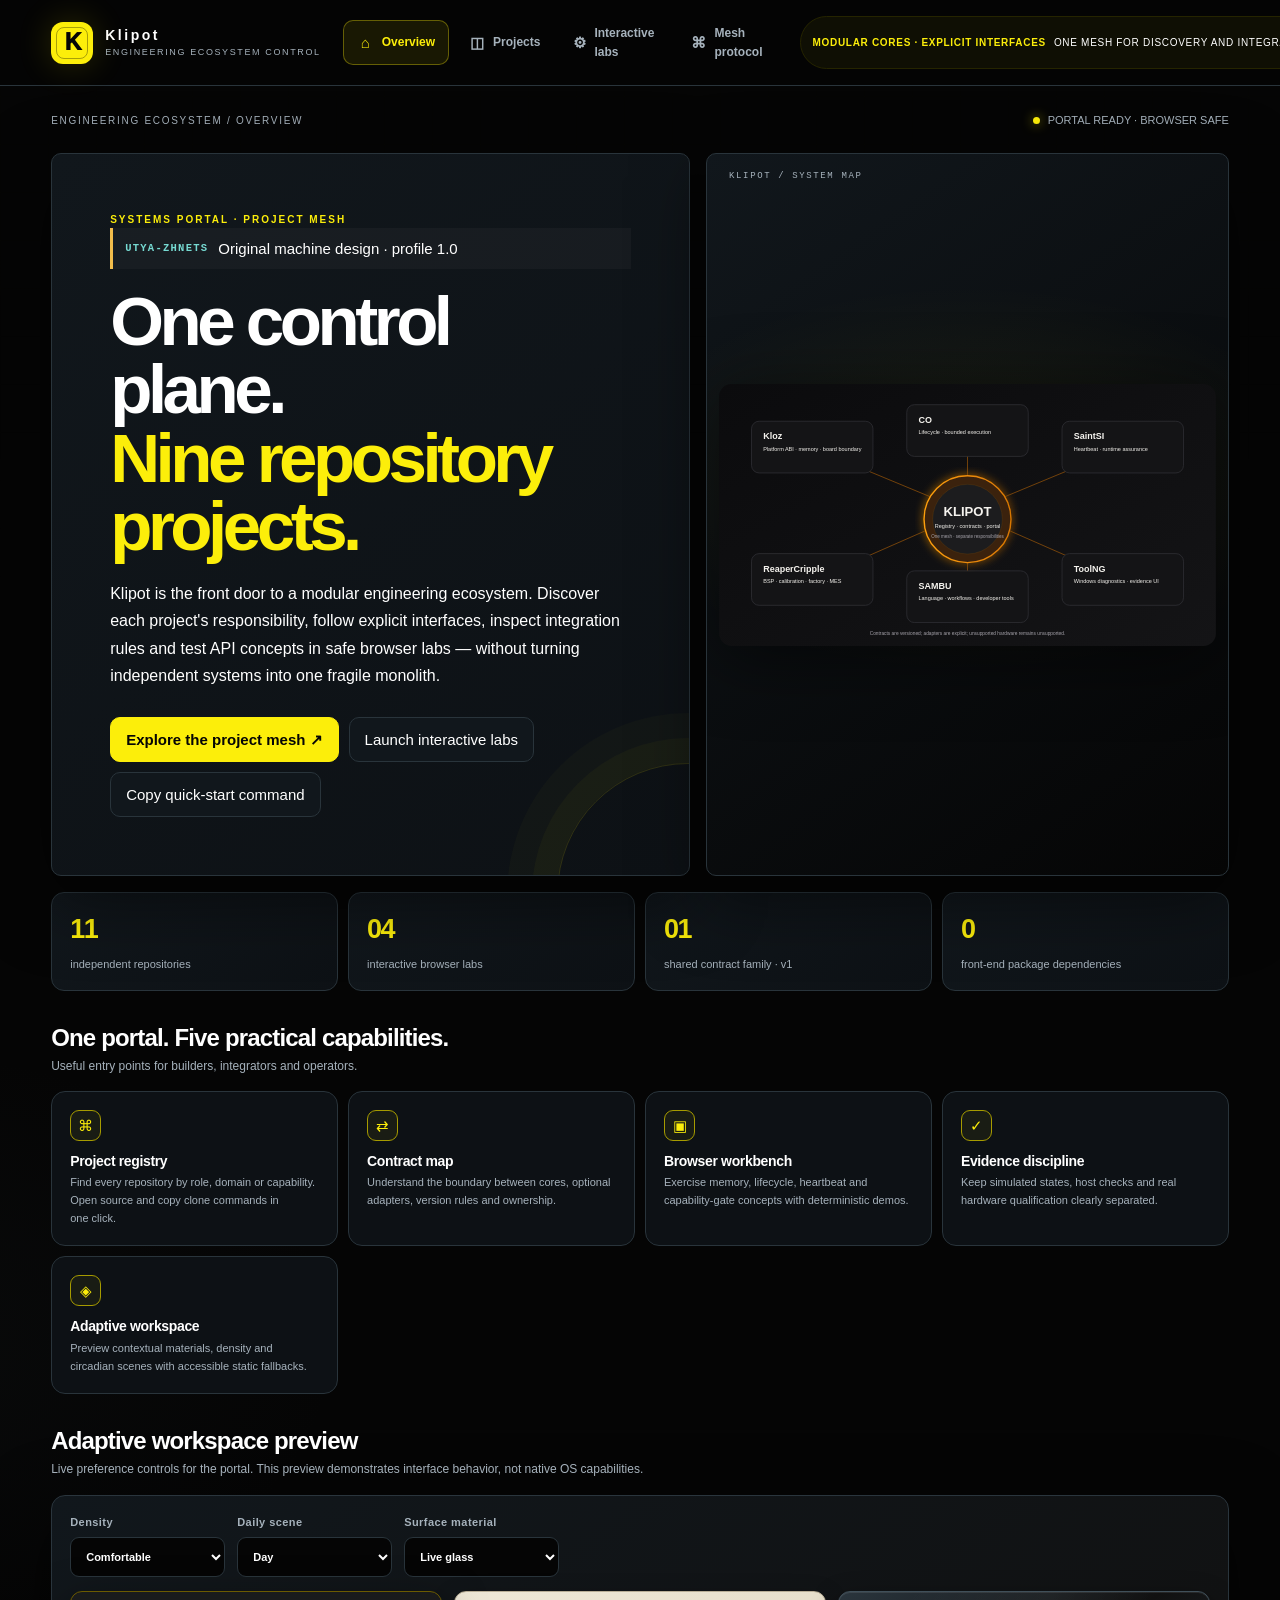
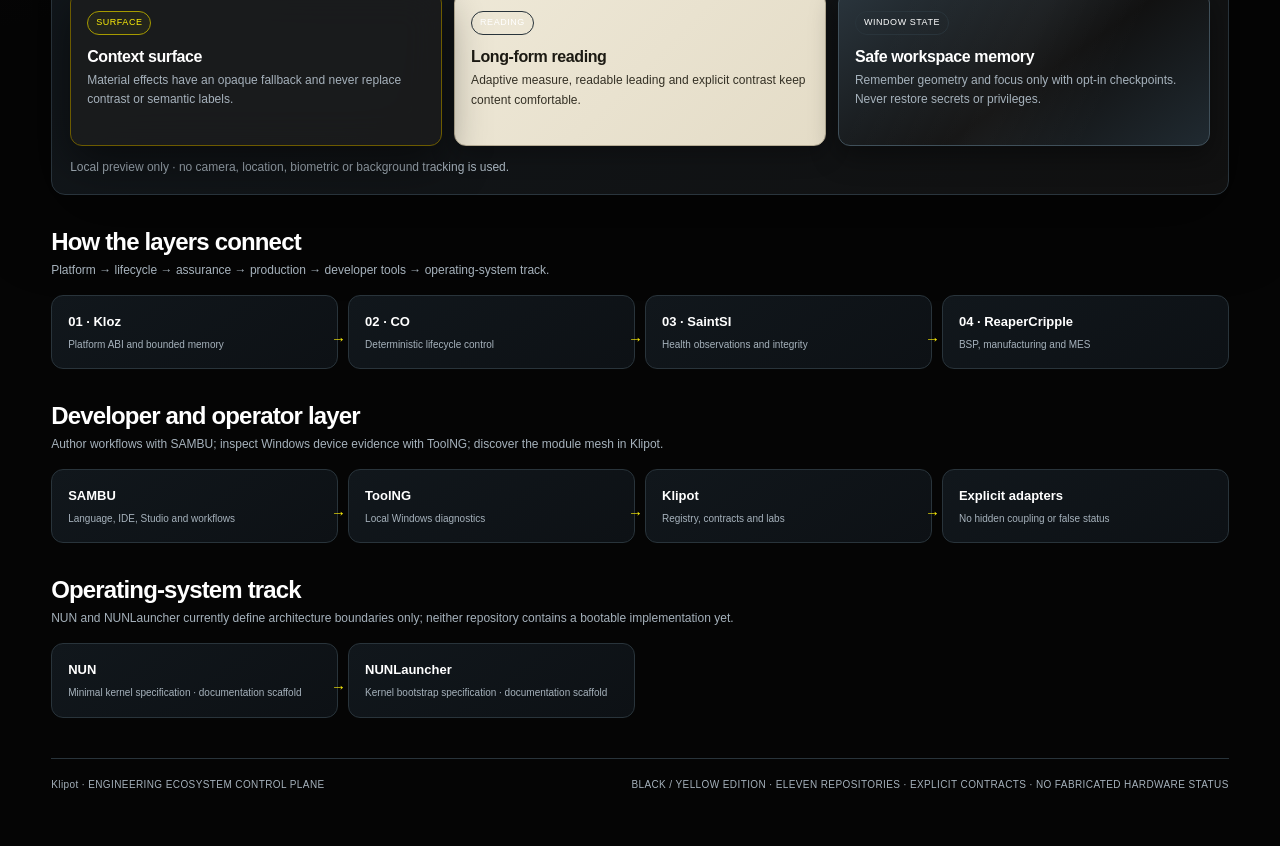
==== commit 22b25ff5: "ui: surface UTYA-ZHNETS design profile in portal" ====
--- a/index.html
+++ b/index.html
@@ -167,14 +167,14 @@
     <button data-view="labs"><span class="ico">⚙</span>Interactive labs</button>
     <button data-view="protocol"><span class="ico">⌘</span>Mesh protocol</button>
   </nav>
-  <div class="rail-note"><b>MODULAR CORES · EXPLICIT INTERFACES</b><p>One mesh for discovery and integration. Each repository keeps ownership of its runtime and safety rules.</p></div>
+  <div class="rail-note"><b>MODULAR CORES · EXPLICIT INTERFACES</b><p>One mesh for discovery and integration. Each repository keeps ownership of its runtime and safety rules.</p><a href="design/UTYA_ZHNETS.md">UTYA-ZHNETS machine design ↗</a></div>
 </aside>
 <main class="content">
 <div class="topbar"><div class="crumb" id="crumb">ENGINEERING ECOSYSTEM / OVERVIEW</div><div class="status"><span class="dot"></span>PORTAL READY · BROWSER SAFE</div></div>
 <section class="view" id="view-overview">
   <div class="hero"><div class="hero-copy">
-<div class="eyebrow">SYSTEMS PORTAL · PROJECT MESH</div>
-<h1>One control plane.<br><span>Eleven repositories.</span></h1>
+<div class="eyebrow">SYSTEMS PORTAL · PROJECT MESH</div><div class="uz-machine-readout"><span class="uz-machine-kicker">UTYA-ZHNETS</span><span>Original machine design · profile 1.0</span></div>
+<h1>One control plane.<br><span>Nine repository projects.</span></h1>
 <p class="lead">Klipot is the front door to a modular engineering ecosystem. Discover each project's responsibility, follow explicit interfaces, inspect integration rules and test API concepts in safe browser labs — without turning independent systems into one fragile monolith.</p>
 <div class="actions">
 <button class="btn primary" data-go="projects">Explore the project mesh ↗</button>
--- a/assets/neon-syndicate/theme.css
+++ b/assets/neon-syndicate/theme.css
@@ -8,3 +8,26 @@
 .ns-button--primary{background:var(--ns-yellow);border-color:var(--ns-yellow);color:var(--ns-void);font-weight:800}
 :where(button,a,input,select,textarea,summary,[tabindex]):focus-visible{outline:2px solid var(--ns-cyan);outline-offset:3px}
 @media(prefers-reduced-motion:reduce){*,*::before,*::after{scroll-behavior:auto!important;animation-duration:.01ms!important;animation-iteration-count:1!important;transition-duration:.01ms!important}}
+
+/* UTYA-ZHNETS — original machine-console extension; preserves the host brand accent. */
+:root{
+  --uz-machine-canvas:#090C0B;--uz-machine-surface:#141A17;--uz-machine-raised:#1D2521;
+  --uz-machine-edge:#3B4841;--uz-machine-text:#F1F4EF;--uz-machine-muted:#89968F;
+  --uz-machine-amber:#F2BD4B;--uz-machine-cyan:#76DAD2;--uz-machine-success:#75C995;
+  --uz-machine-critical:#ED706A;--uz-machine-unknown:#A4ADA7;--uz-machine-accent:var(--ns-yellow, #FCEE0A);
+}
+.uz-machine-shell{color:var(--uz-machine-text);background:var(--uz-machine-canvas);min-width:0}
+.uz-machine-panel{position:relative;min-width:0;padding:16px;border:1px solid var(--uz-machine-edge);border-radius:12px;background:linear-gradient(145deg,var(--uz-machine-raised),var(--uz-machine-surface));box-shadow:inset 0 1px 0 #FFFFFF0A,0 12px 28px #00000026}
+.uz-machine-panel:before{content:"";display:block;height:2px;width:clamp(28px,18%,72px);margin:-16px 0 14px -16px;background:var(--uz-machine-accent)}
+.uz-machine-kicker{font:700 .7rem/1.3 "Cascadia Mono",Consolas,monospace;letter-spacing:.12em;text-transform:uppercase;color:var(--uz-machine-cyan)}
+.uz-machine-readout{display:flex;align-items:center;gap:10px;min-height:40px;padding:9px 12px;border-left:3px solid var(--uz-machine-amber);background:#FFFFFF08;font-variant-numeric:tabular-nums}
+.uz-machine-state{display:inline-flex;align-items:center;gap:7px;min-height:28px;padding:4px 9px;border:1px solid var(--uz-machine-edge);border-radius:7px;font:700 .7rem/1.2 "Cascadia Mono",Consolas,monospace;letter-spacing:.04em}
+.uz-machine-state[data-state="READY"]{color:var(--uz-machine-success);border-color:#35634A}
+.uz-machine-state[data-state="ACTIVE"]{color:var(--uz-machine-cyan);border-color:#28615D}
+.uz-machine-state[data-state="DEGRADED"],.uz-machine-state[data-state="NOT TESTED"]{color:var(--uz-machine-amber);border-color:#705A28}
+.uz-machine-state[data-state="BLOCKED"],.uz-machine-state[data-state="FAILED"]{color:var(--uz-machine-critical);border-color:#713D3A}
+.uz-machine-state[data-state="UNKNOWN"]{color:var(--uz-machine-unknown)}
+.uz-machine-seam{height:1px;background:var(--uz-machine-edge);border:0}
+.uz-machine-grid{display:grid;grid-template-columns:repeat(auto-fit,minmax(min(100%,220px),1fr));gap:12px}
+.uz-machine-number{font-variant-numeric:tabular-nums;font-feature-settings:"tnum"}
+@media(prefers-reduced-motion:reduce){.uz-machine-pulse{animation:none!important;transition:none!important}}
